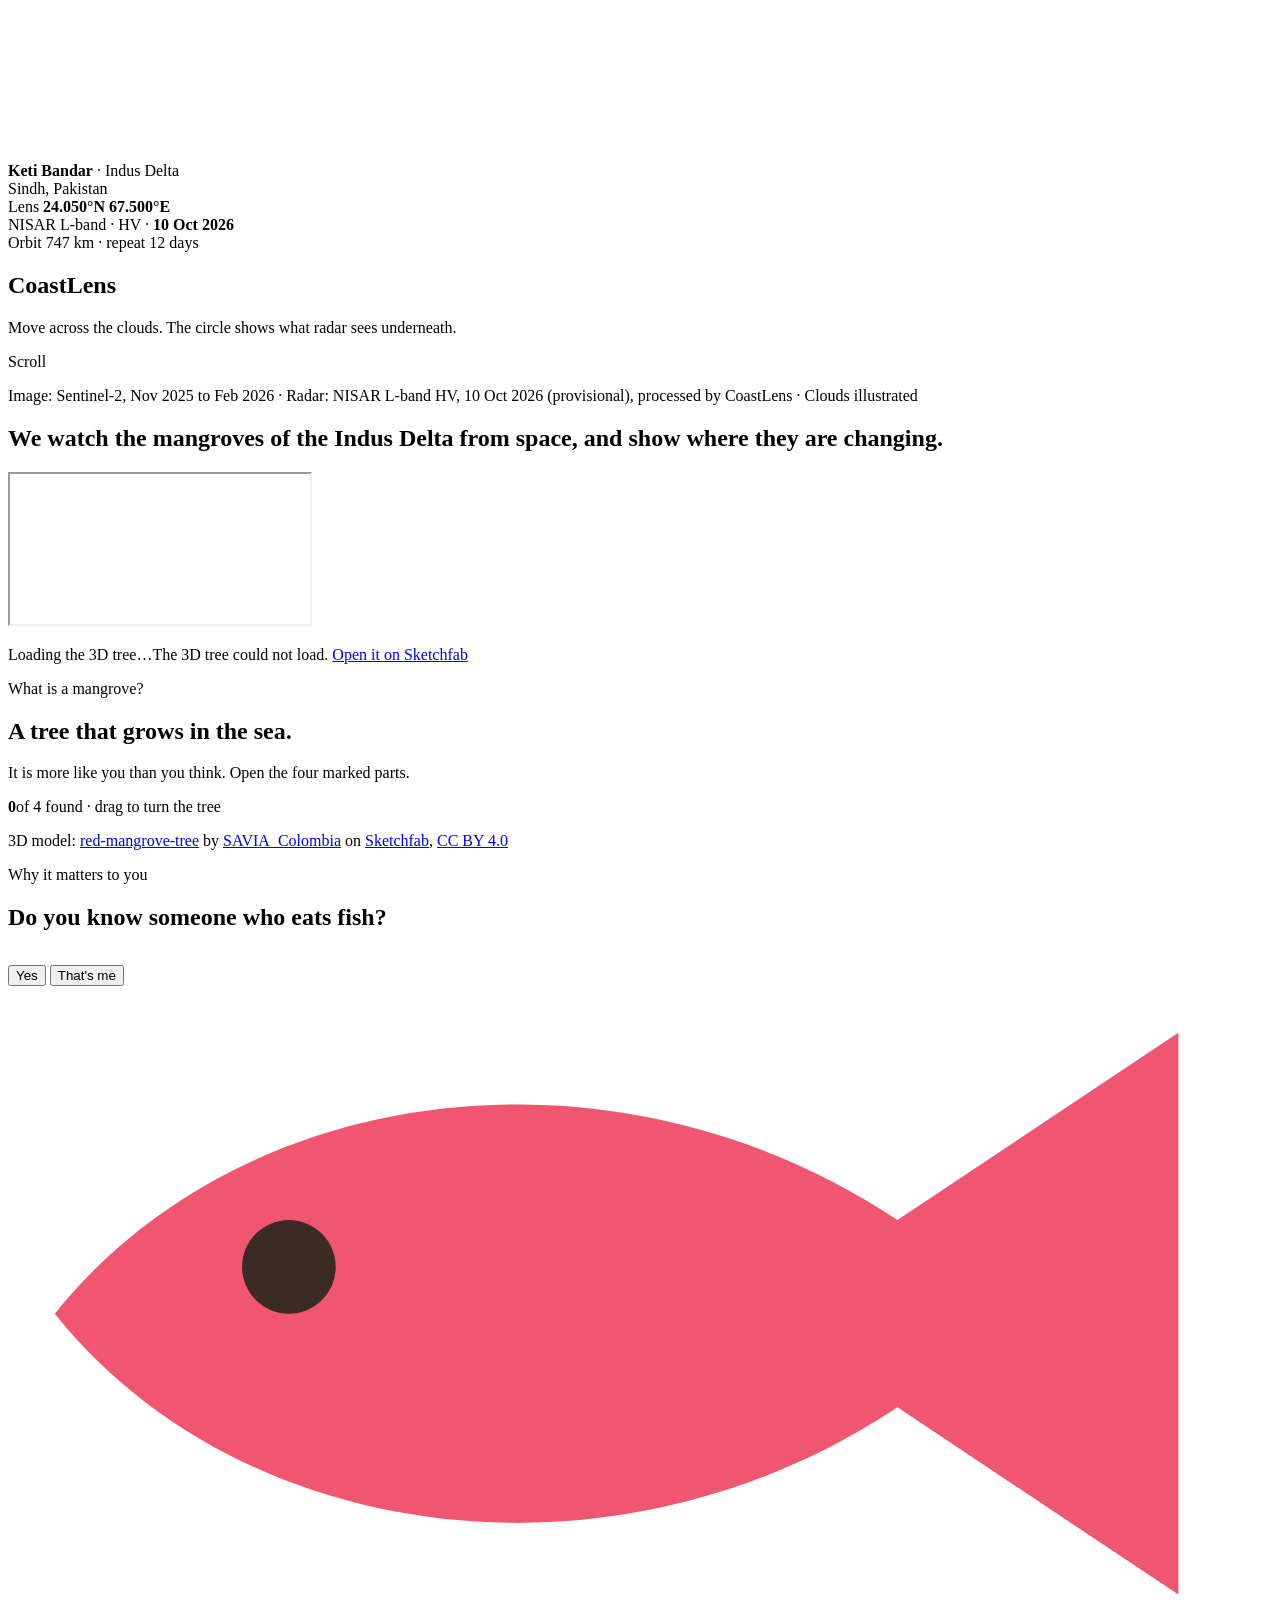
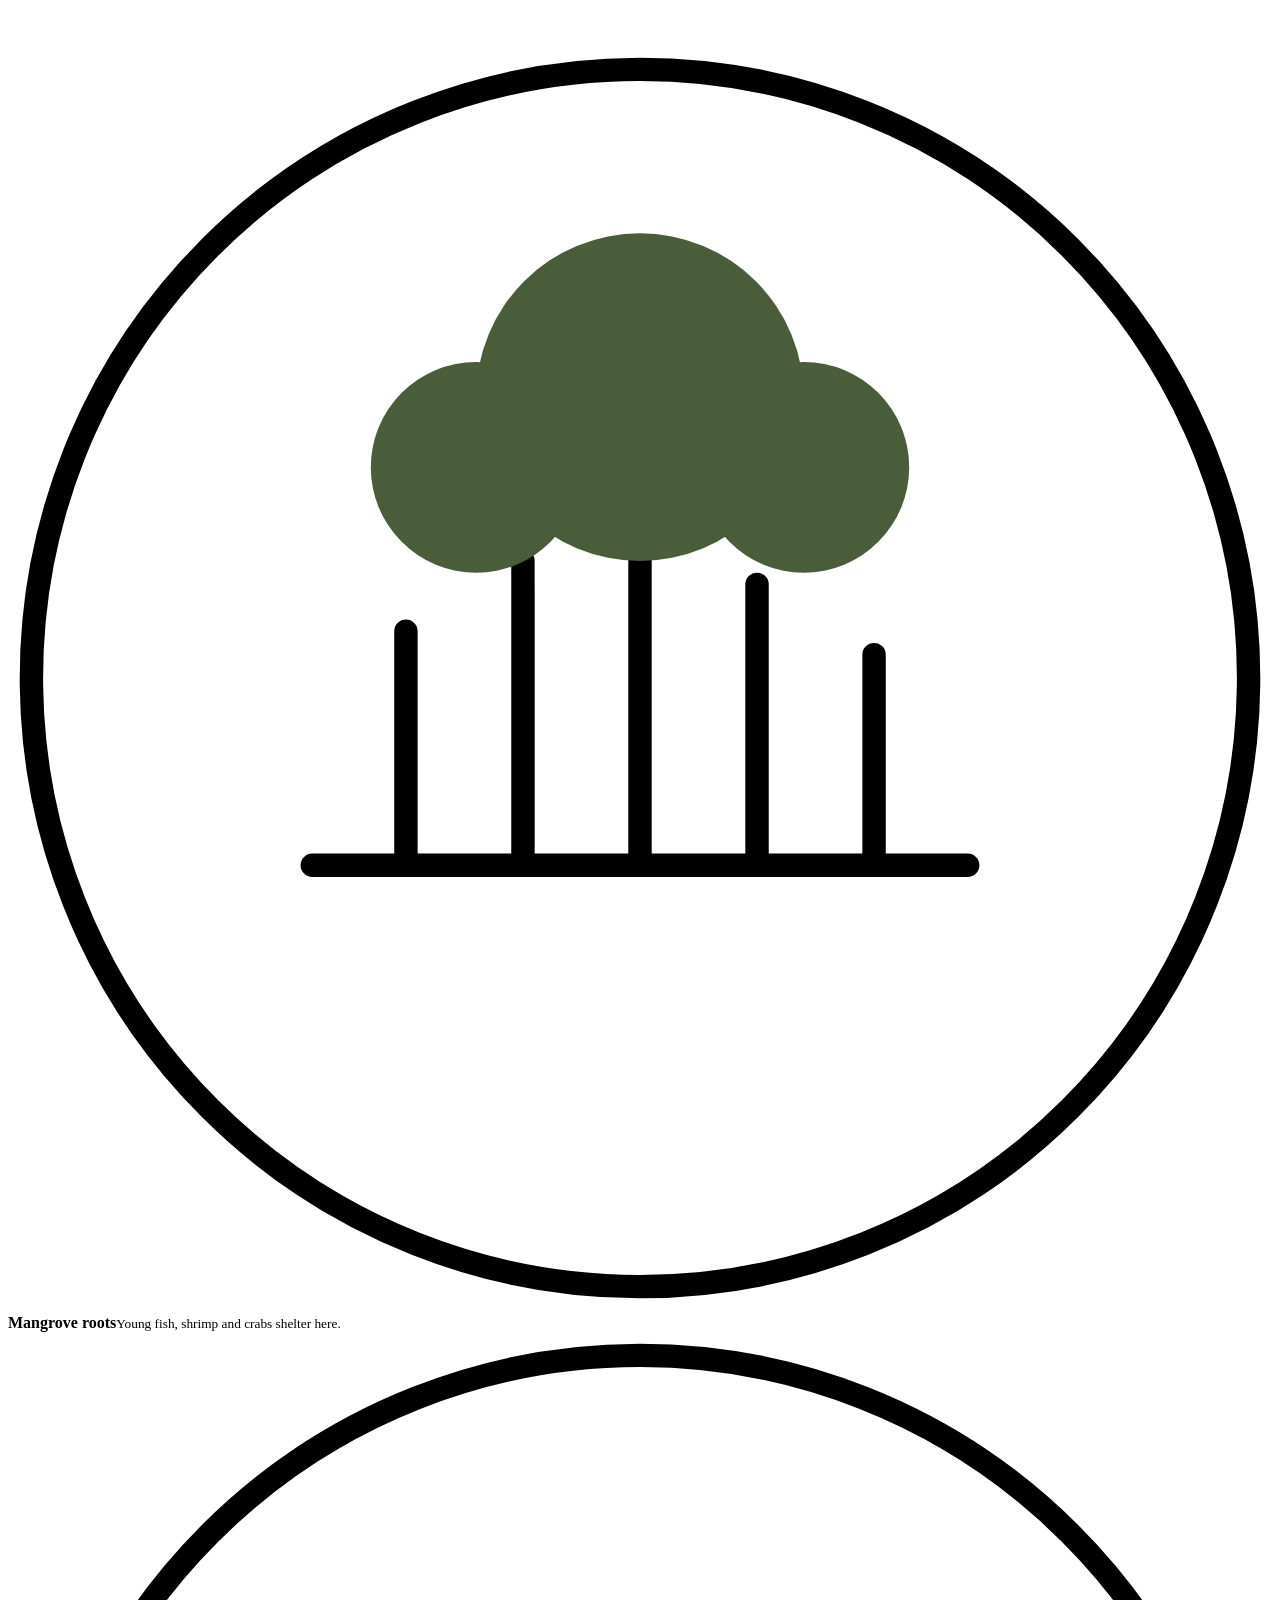
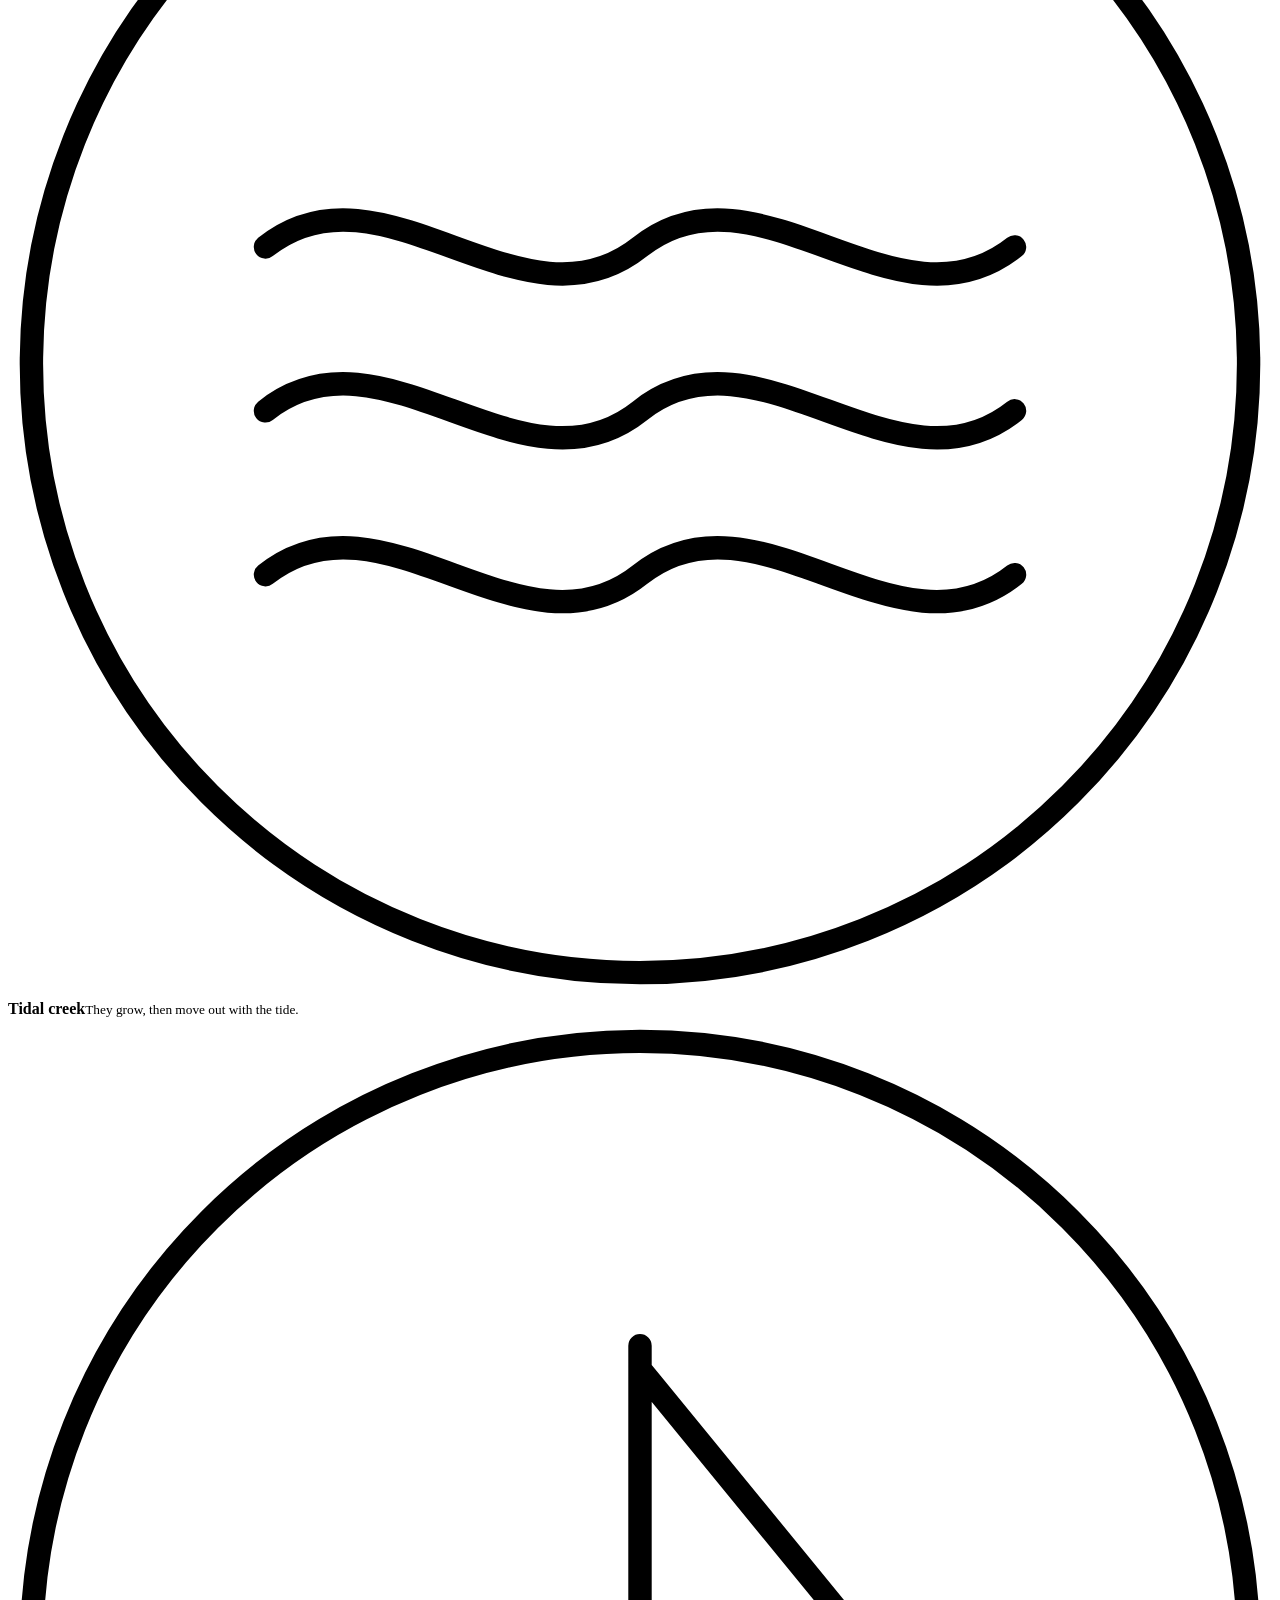
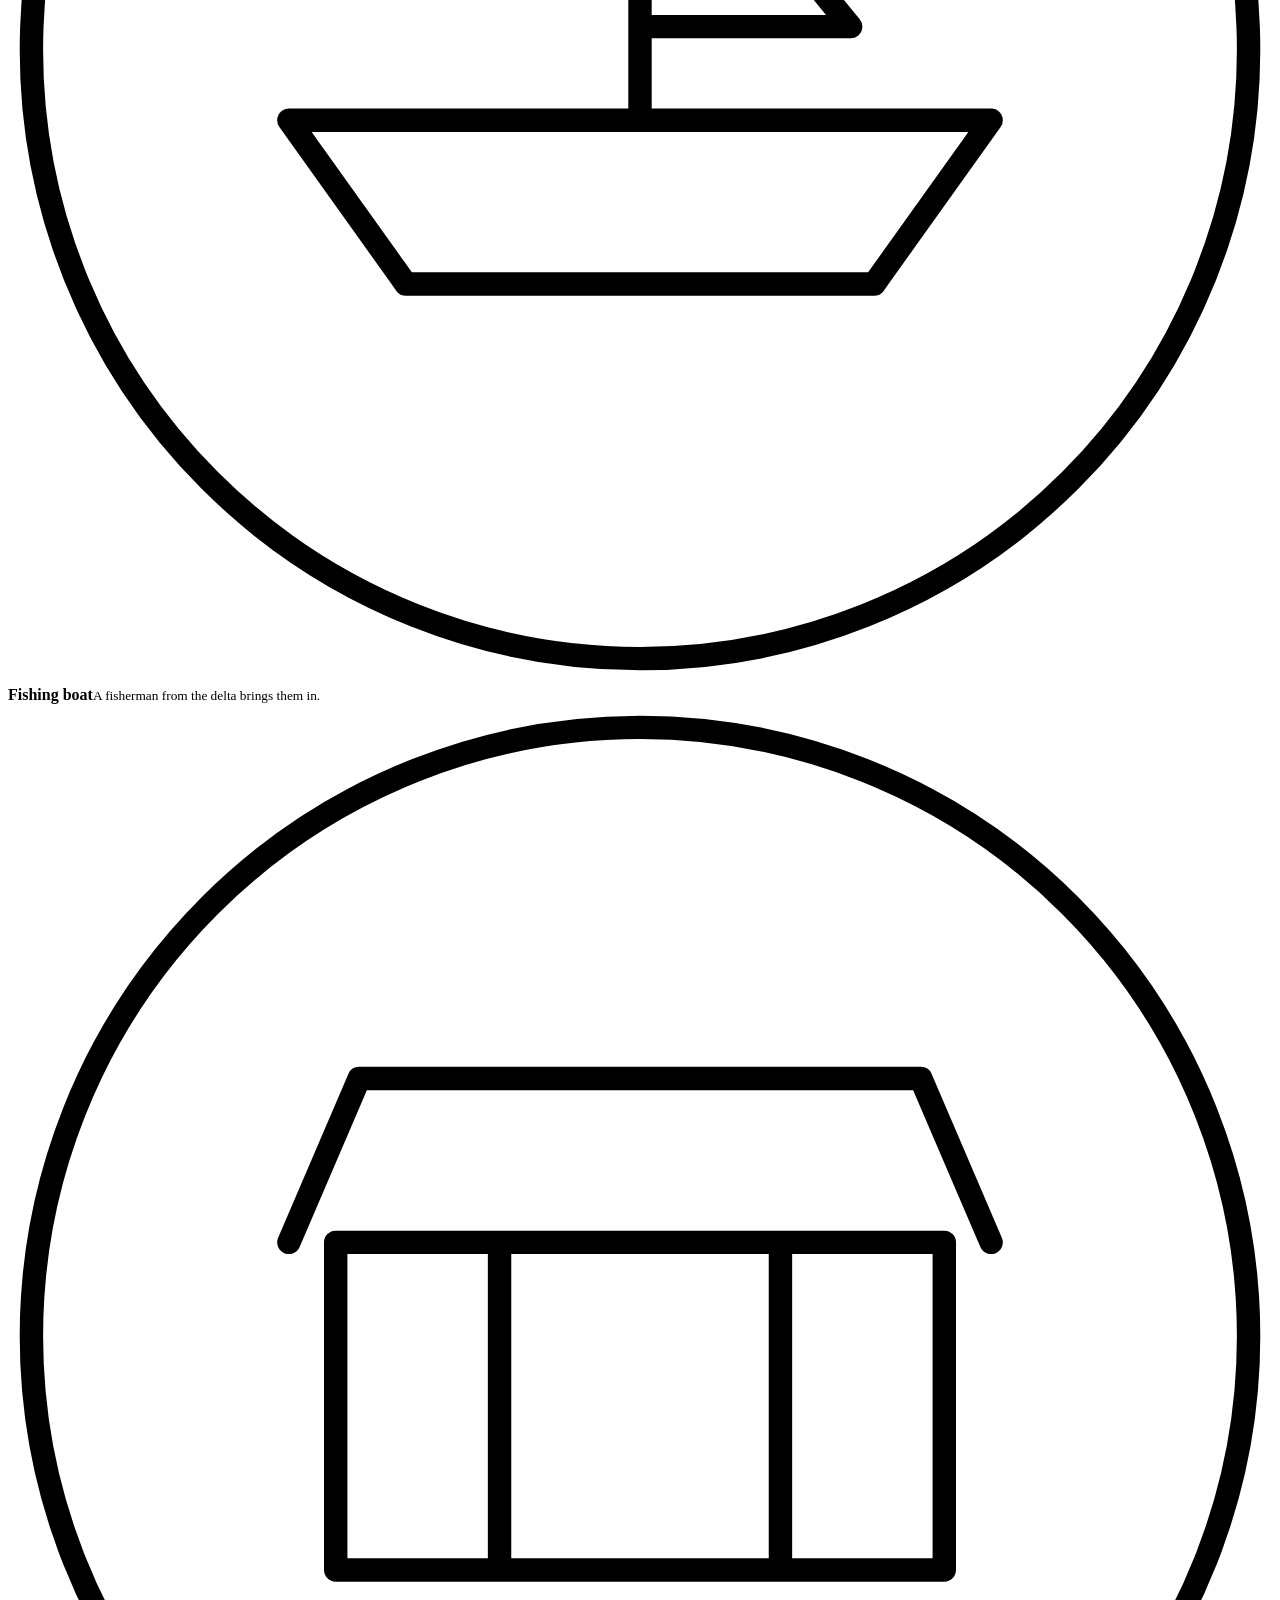
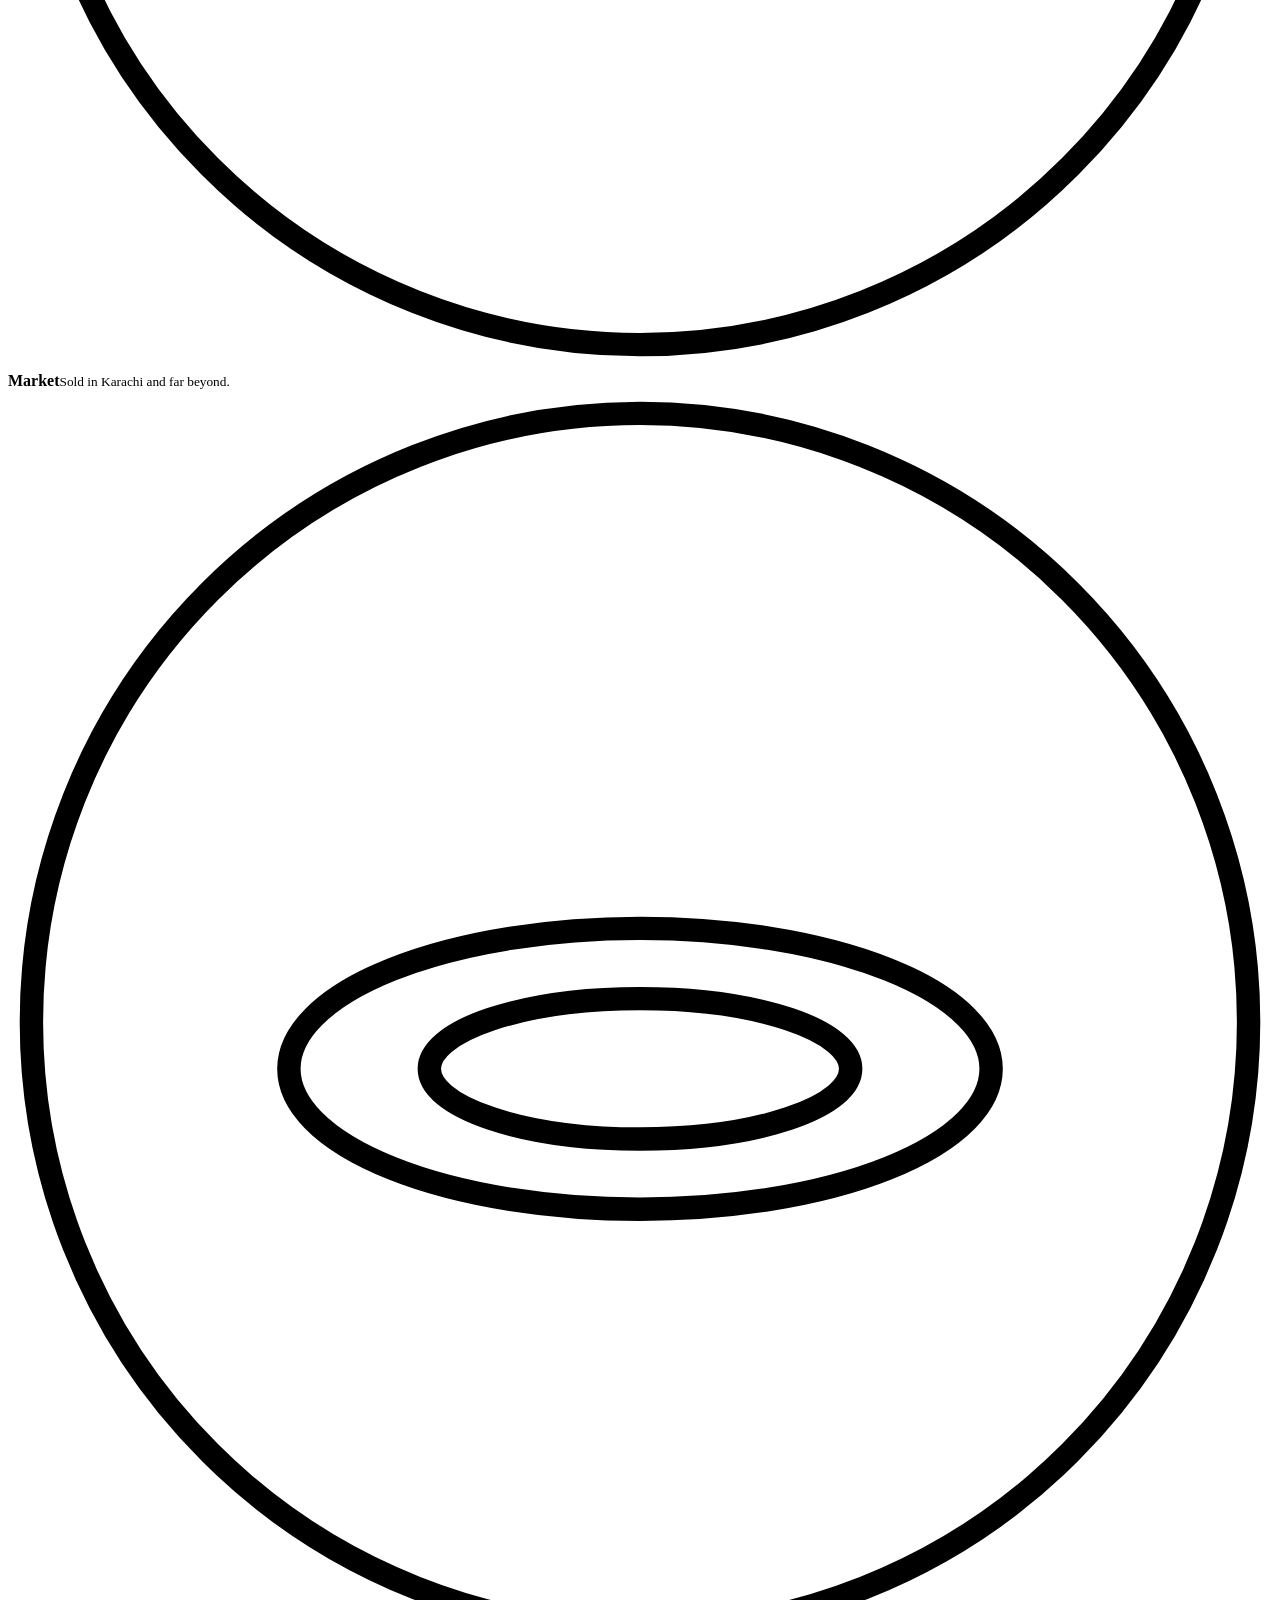
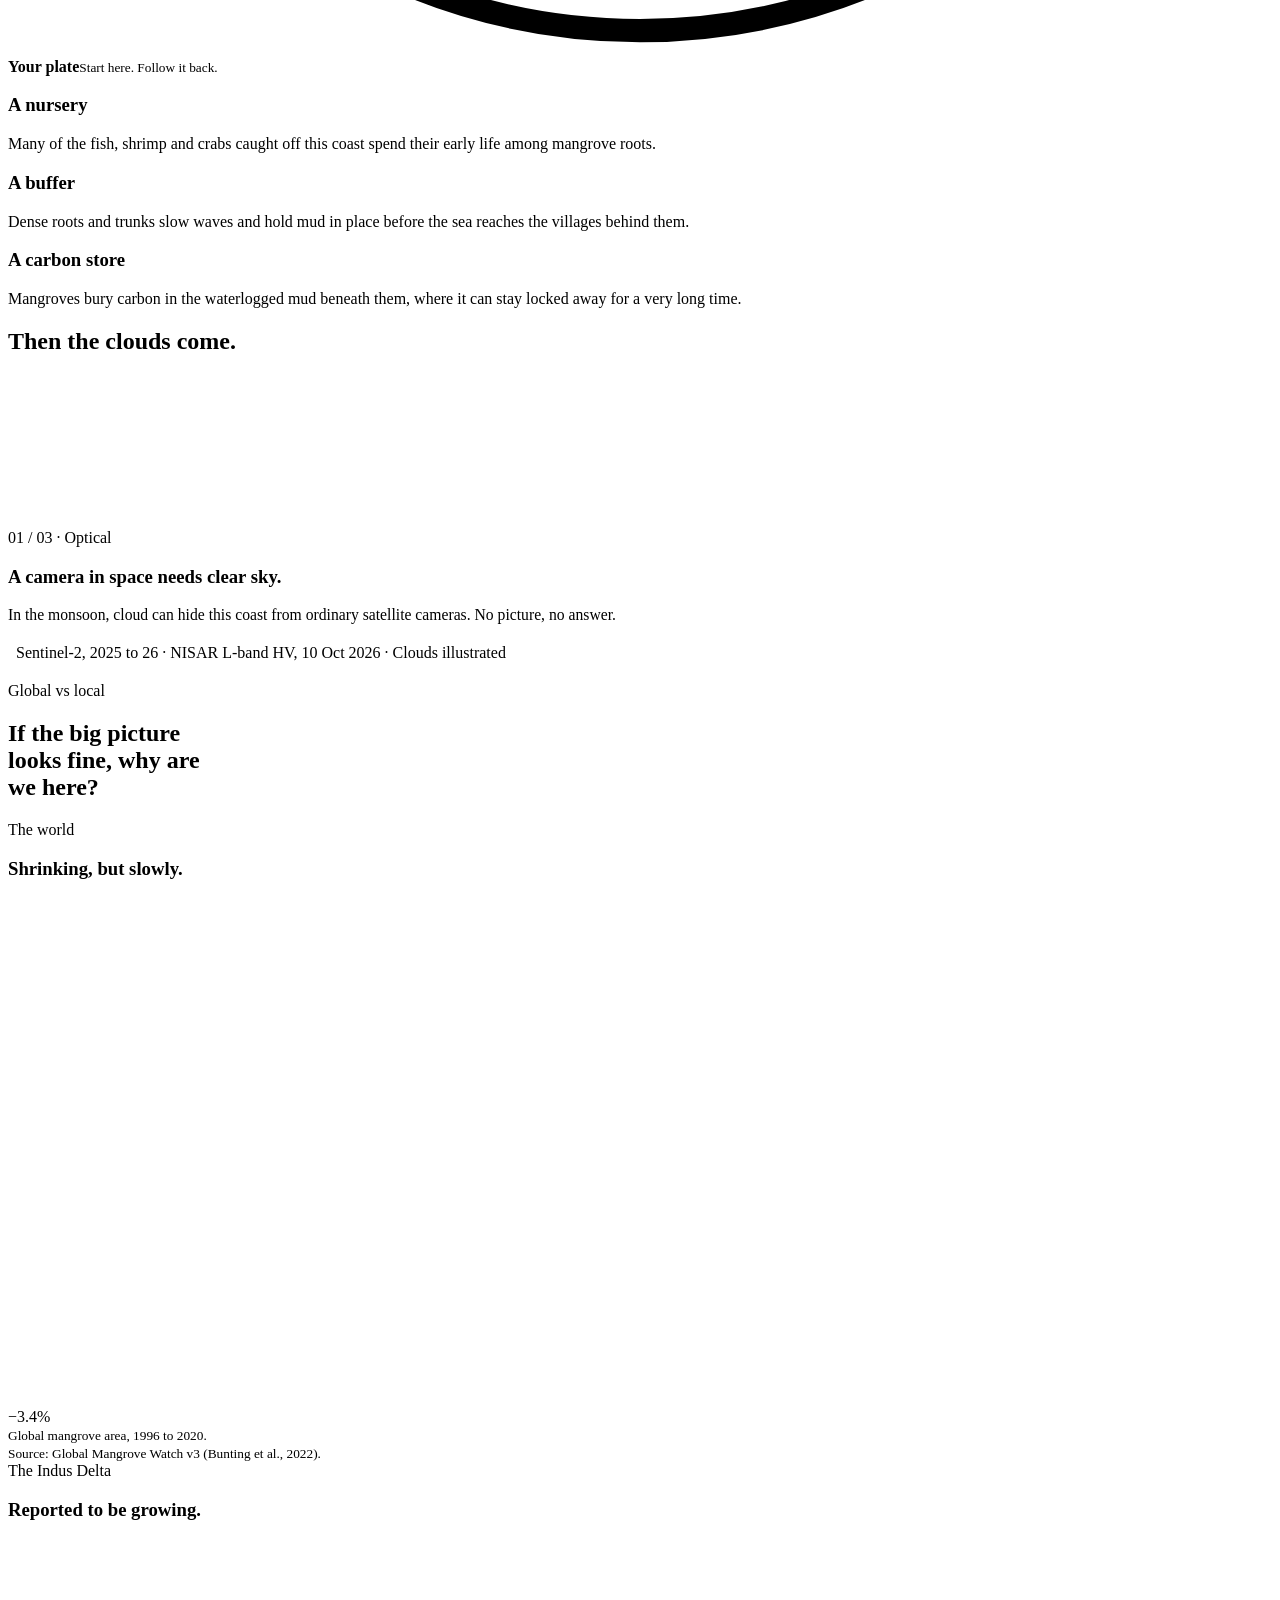
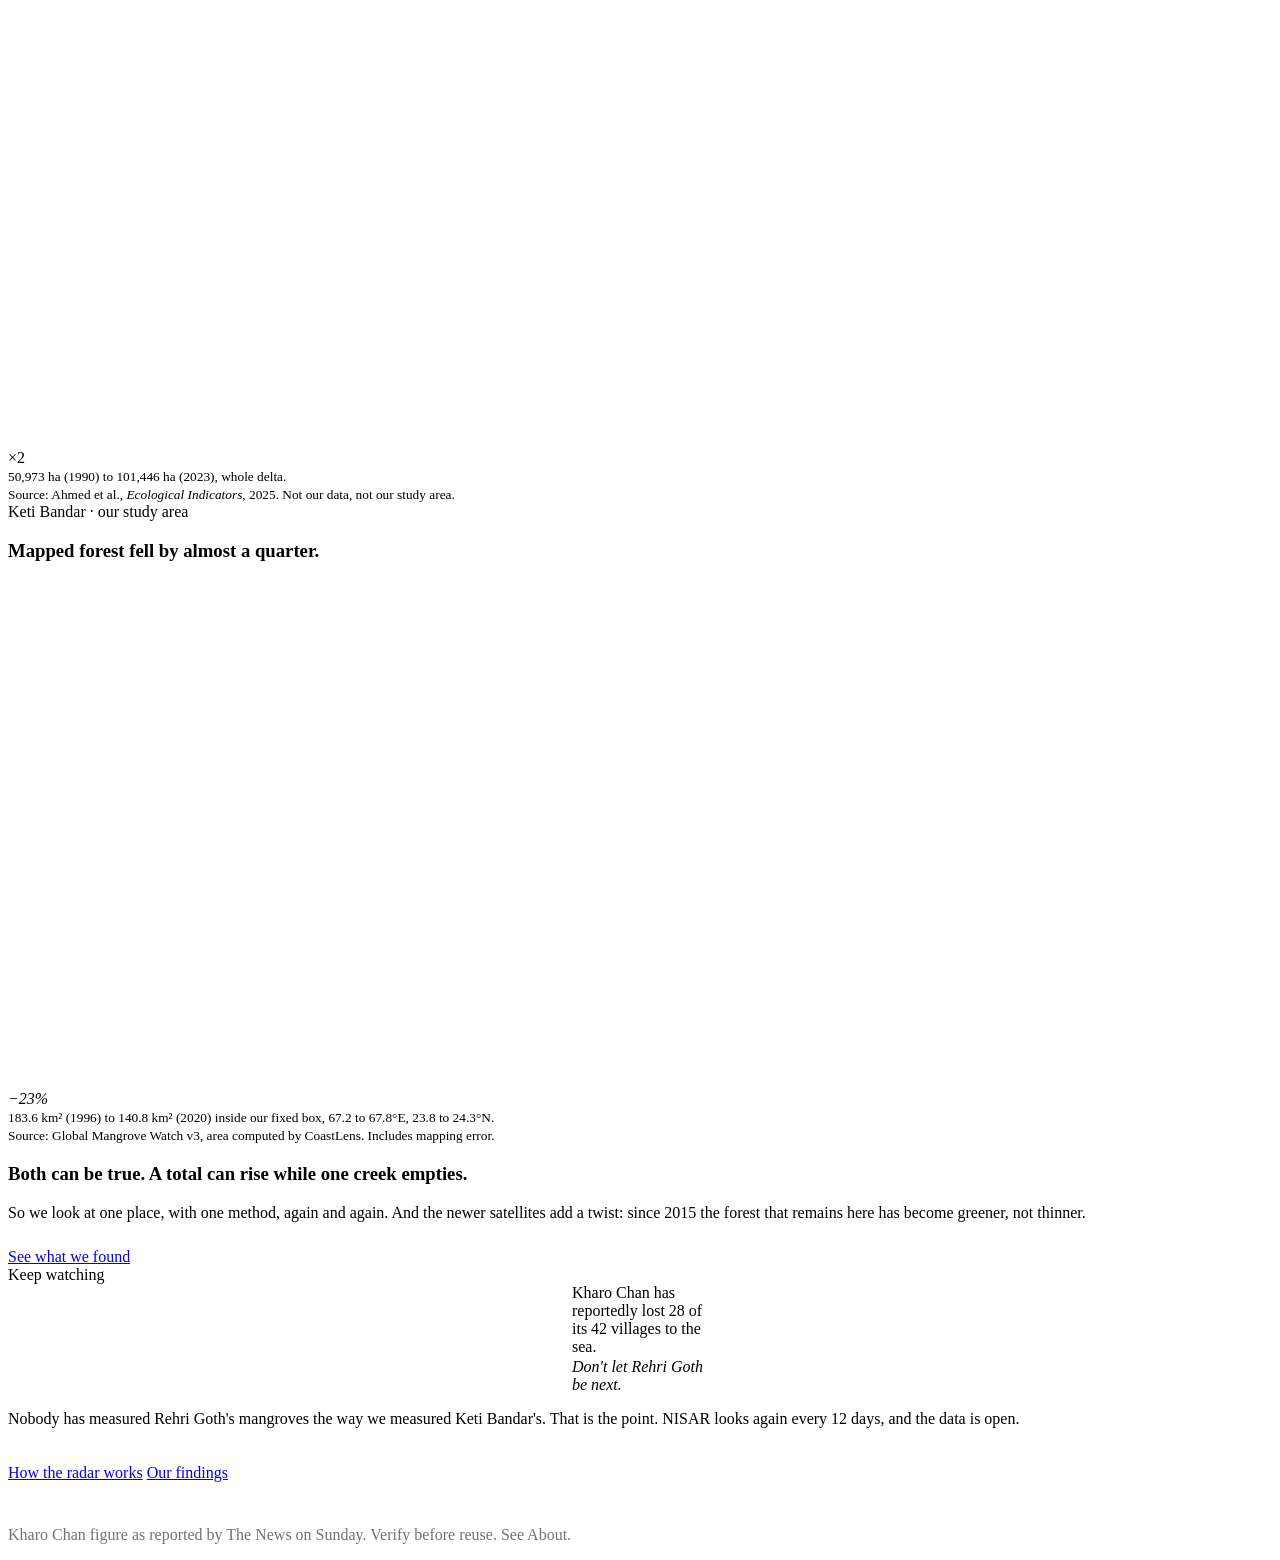
==== index.html @ 1172b4bd "Home: replace illustrated tree with Sketchfab red mangrove, dots pinned to the model - New src/mangr" ====
<!doctype html>
<html lang="en">
<head>
<meta charset="utf-8">
<meta name="viewport" content="width=device-width, initial-scale=1">
<title>CoastLens · Watching the Indus Delta's mangroves from space</title>
<meta name="description" content="CoastLens uses NASA-ISRO NISAR radar and other satellites to show where the mangroves of Keti Bandar, in Pakistan's Indus Delta, are changing.">
<link rel="preconnect" href="https://fonts.googleapis.com">
<link rel="preconnect" href="https://fonts.gstatic.com" crossorigin>
<link href="https://fonts.googleapis.com/css2?family=Geist:wght@400;500&family=Geist+Mono:wght@400;500&family=Instrument+Serif:ital@0;1&display=swap" rel="stylesheet">
</head>
<body>
<main>

<!-- 1 · ARRIVAL -->
<section id="hero" class="screen speckle scan" data-cursor="Radar">
  <canvas id="cHero" class="fill" role="img" aria-label="Satellite view of the Keti Bandar coast under drifting cloud. A circular radar lens shows the NISAR radar image of the same place, seen through the cloud."></canvas>
  <div class="veil"></div>
  <div class="hud tl"><b>Keti Bandar</b> · Indus Delta<br>Sindh, Pakistan</div>
  <div class="hud tr">Lens <b id="hudPos" class="num">24.050°N 67.500°E</b><br>NISAR L-band · HV · <b>10 Oct 2026</b><br>Orbit 747 km · repeat 12 days</div>
  <div class="title">
    <h1 class="t-hero" data-split>CoastLens</h1>
    <p data-reveal="0.5">Move across the clouds. The circle shows what radar sees underneath.</p>
  </div>
  <div class="scrollcue mono" aria-hidden="true"><span>Scroll</span><i></i></div>
  <p class="credit">Image: Sentinel-2, Nov 2025 to Feb 2026 · Radar: NISAR L-band HV, 10 Oct 2026 (provisional), processed by CoastLens · Clouds illustrated</p>
</section>

<!-- 2 · ONE LINE -->
<section id="oneline" class="screen center light">
  <h2 class="t-xl" id="line">We watch the mangroves of the Indus Delta from space, and show where they are changing.</h2>
</section>

<!-- 3 · WHAT IS A MANGROVE -->
<section id="tree" class="screen" data-cursor="Drag">
  <iframe id="sfTree" class="sf" title="3D model of a red mangrove tree with arching stilt roots. Drag to turn it." allow="autoplay; fullscreen; xr-spatial-tracking" tabindex="-1"></iframe>
  <div id="sfGrab" class="sf-grab" aria-hidden="true"></div>
  <p class="sf-msg mono" aria-live="polite"><span class="wait">Loading the 3D tree…</span><span class="err">The 3D tree could not load. <a href="https://sketchfab.com/3d-models/red-mangrove-tree-e806105d83bc440499495e62bb010f7a" target="_blank" rel="noopener">Open it on Sketchfab</a></span></p>
  <div class="copy">
    <span class="label">What is a mangrove?</span>
    <h2 class="t-l" data-split>A tree that grows in the sea.</h2>
    <p class="lede" data-reveal style="margin-top:18px">It is more like you than you think. Open the four marked parts.</p>
  </div>
  <div id="hots"></div>
  <div class="acard" id="acard" hidden></div>
  <div class="counter"><b id="foundN" class="num">0</b><span class="mono">of 4 found · drag to turn the tree</span></div>
  <p class="credit">3D model: <a href="https://sketchfab.com/3d-models/red-mangrove-tree-e806105d83bc440499495e62bb010f7a" target="_blank" rel="nofollow noopener">red-mangrove-tree</a> by <a href="https://sketchfab.com/Minambiente_Col" target="_blank" rel="nofollow noopener">SAVIA_Colombia</a> on <a href="https://sketchfab.com" target="_blank" rel="nofollow noopener">Sketchfab</a>, <a href="https://creativecommons.org/licenses/by/4.0/" target="_blank" rel="noopener">CC BY 4.0</a></p>
</section>

<!-- 4 · WHY IT MATTERS -->
<section id="fish" class="screen dark">
  <div class="wrap">
    <span class="label">Why it matters to you</span>
    <h2 class="t-xl ask" data-split>Do you know someone who eats fish?</h2>
    <div class="row" style="margin-top:34px" data-reveal>
      <button class="btn" data-fish>Yes</button>
      <button class="btn" data-fish>That's me</button>
    </div>
    <div class="chain" id="chain" aria-live="polite">
      <div class="trail"></div>
      <svg class="fishy" viewBox="0 0 54 28" aria-hidden="true"><path d="M2 14c8-10 24-12 36-4l12-8v24l-12-8C26 26 10 24 2 14z" fill="#f0566f"/><circle cx="12" cy="12" r="2" fill="#3a2c24"/></svg>
      <div class="step"><svg viewBox="0 0 108 108" fill="none" stroke="currentColor" stroke-width="2" stroke-linecap="round"><circle cx="54" cy="54" r="52"/><path d="M26 70h56M34 70V50M44 70V44M54 70V40M64 70V46M74 70V52"/><circle cx="54" cy="30" r="14" fill="#4a5d3a" stroke="none"/><circle cx="40" cy="36" r="9" fill="#4a5d3a" stroke="none"/><circle cx="68" cy="36" r="9" fill="#4a5d3a" stroke="none"/></svg><b>Mangrove roots</b><small>Young fish, shrimp and crabs shelter here.</small></div>
      <div class="step"><svg viewBox="0 0 108 108" fill="none" stroke="currentColor" stroke-width="2" stroke-linecap="round"><circle cx="54" cy="54" r="52"/><path d="M22 44c10-8 22 8 32 0s22 8 32 0M22 58c10-8 22 8 32 0s22 8 32 0M22 72c10-8 22 8 32 0s22 8 32 0"/></svg><b>Tidal creek</b><small>They grow, then move out with the tide.</small></div>
      <div class="step"><svg viewBox="0 0 108 108" fill="none" stroke="currentColor" stroke-width="2" stroke-linecap="round" stroke-linejoin="round"><circle cx="54" cy="54" r="52"/><path d="M24 60h60l-10 14H34zM54 60V28M54 30l18 22H54"/></svg><b>Fishing boat</b><small>A fisherman from the delta brings them in.</small></div>
      <div class="step"><svg viewBox="0 0 108 108" fill="none" stroke="currentColor" stroke-width="2" stroke-linecap="round" stroke-linejoin="round"><circle cx="54" cy="54" r="52"/><path d="M28 46h52v28H28zM24 46l6-14h48l6 14M42 46v28M66 46v28"/></svg><b>Market</b><small>Sold in Karachi and far beyond.</small></div>
      <div class="step"><svg viewBox="0 0 108 108" fill="none" stroke="currentColor" stroke-width="2" stroke-linecap="round"><circle cx="54" cy="54" r="52"/><ellipse cx="54" cy="58" rx="30" ry="12"/><ellipse cx="54" cy="58" rx="18" ry="6"/></svg><b>Your plate</b><small>Start here. Follow it back.</small></div>
    </div>
    <div class="trio">
      <div data-reveal><h3 class="t-m">A nursery</h3><p>Many of the fish, shrimp and crabs caught off this coast spend their early life among mangrove roots.</p></div>
      <div data-reveal="0.12"><h3 class="t-m">A buffer</h3><p>Dense roots and trunks slow waves and hold mud in place before the sea reaches the villages behind them.</p></div>
      <div data-reveal="0.24"><h3 class="t-m">A carbon store</h3><p>Mangroves bury carbon in the waterlogged mud beneath them, where it can stay locked away for a very long time.</p></div>
    </div>
  </div>
</section>

<!-- 5 · THE BLIND SPOT (image expands on scroll) -->
<section id="blind" class="scan">
  <h2 class="t-xl intro" data-split>Then the clouds come.</h2>
  <div class="frame"><canvas id="cBlind" class="fill" role="img" aria-label="The Keti Bandar coast from space. Cloud covers it, then a radar sweep reveals the NISAR radar image."></canvas></div>
  <div class="hud"><span id="bStage">01 / 03 · Optical</span></div>
  <div class="copy">
    <h3 class="t-m" id="bH">A camera in space needs clear sky.</h3>
    <p id="bD" style="margin-top:10px;font-size:.98rem">In the monsoon, cloud can hide this coast from ordinary satellite cameras. No picture, no answer.</p>
  </div>
  <p class="credit" style="background:var(--sand-light);padding:4px 8px">Sentinel-2, 2025 to 26 · NISAR L-band HV, 10 Oct 2026 · Clouds illustrated</p>
</section>

<!-- 6 · GLOBAL VS LOCAL -->
<section id="paradox" class="screen">
  <div class="wrap">
    <span class="label">Global vs local</span>
    <h2 class="t-xl" data-split style="max-width:16ch">If the big picture looks fine, why are we here?</h2>
    <div class="scales">
      <div class="scale" data-reveal>
        <span class="mono">The world</span>
        <h3 class="t-m">Shrinking, but slowly.</h3>
        <svg id="gWorld" viewBox="0 0 300 120" role="img" aria-label="Global mangrove area fell from 152,604 square kilometres in 1996 to 147,359 in 2020."></svg>
        <div class="big num">&minus;3.4%</div>
        <small>Global mangrove area, 1996 to 2020.<br>Source: Global Mangrove Watch v3 (Bunting et al., 2022).</small>
      </div>
      <div class="scale" data-reveal="0.12">
        <span class="mono">The Indus Delta</span>
        <h3 class="t-m">Reported to be growing.</h3>
        <svg id="gDelta" viewBox="0 0 300 120" role="img" aria-label="A published study reports Indus Delta mangroves rising from 50,973 hectares in 1990 to 101,446 in 2023."></svg>
        <div class="big num">&times;2</div>
        <small>50,973 ha (1990) to 101,446 ha (2023), whole delta.<br>Source: Ahmed et al., <i>Ecological Indicators</i>, 2025. Not our data, not our study area.</small>
      </div>
      <div class="scale local" data-reveal="0.24">
        <span class="mono">Keti Bandar · our study area</span>
        <h3 class="t-m">Mapped forest fell by almost a quarter.</h3>
        <svg id="gLocal" viewBox="0 0 300 120" role="img" aria-label="Mapped mangrove area in the Keti Bandar study box: 183.6 square kilometres in 1996, 156.8 in 2007, 146.1 in 2010 and 140.8 in 2020."></svg>
        <div class="big num"><em class="pink">&minus;23%</em></div>
        <small>183.6 km² (1996) to 140.8 km² (2020) inside our fixed box, 67.2 to 67.8°E, 23.8 to 24.3°N.<br>Source: Global Mangrove Watch v3, area computed by CoastLens. Includes mapping error.</small>
      </div>
    </div>
    <div class="verdict">
      <h3 class="t-l" data-split>Both can be true. A total can rise while one creek empties.</h3>
      <div data-reveal>
        <p class="lede" style="max-width:none">So we look at one place, with one method, again and again. And the newer satellites add a twist: since 2015 the forest that remains here has become greener, not thinner.</p>
        <div class="row" style="margin-top:26px"><a class="btn solid" href="insights.html">See what we found</a></div>
      </div>
    </div>
  </div>
</section>

<!-- 7 · CLOSING -->
<section id="end" class="screen center dark">
  <div>
    <span class="label">Keep watching</span>
    <p class="display t-xl" data-split style="max-width:17ch;margin:0 auto">Kharo Chan has reportedly lost 28 of its 42 villages to the sea.</p>
    <p class="display t-xl" data-split style="max-width:17ch;margin:.12em auto 0"><em class="pink">Don't let Rehri Goth be next.</em></p>
    <p class="lede note" data-reveal>Nobody has measured Rehri Goth's mangroves the way we measured Keti Bandar's. That is the point. NISAR looks again every 12 days, and the data is open.</p>
    <div class="row" style="justify-content:center;margin-top:36px" data-reveal>
      <a class="btn solid" href="nisar.html">How the radar works</a>
      <a class="btn" href="insights.html">Our findings</a>
    </div>
    <p class="mono" style="margin-top:44px;opacity:.55" data-reveal>Kharo Chan figure as reported by The News on Sunday. Verify before reuse. See About.</p>
  </div>
</section>

</main>
<script type="module" src="/src/home.js"></script>
</body>
</html>
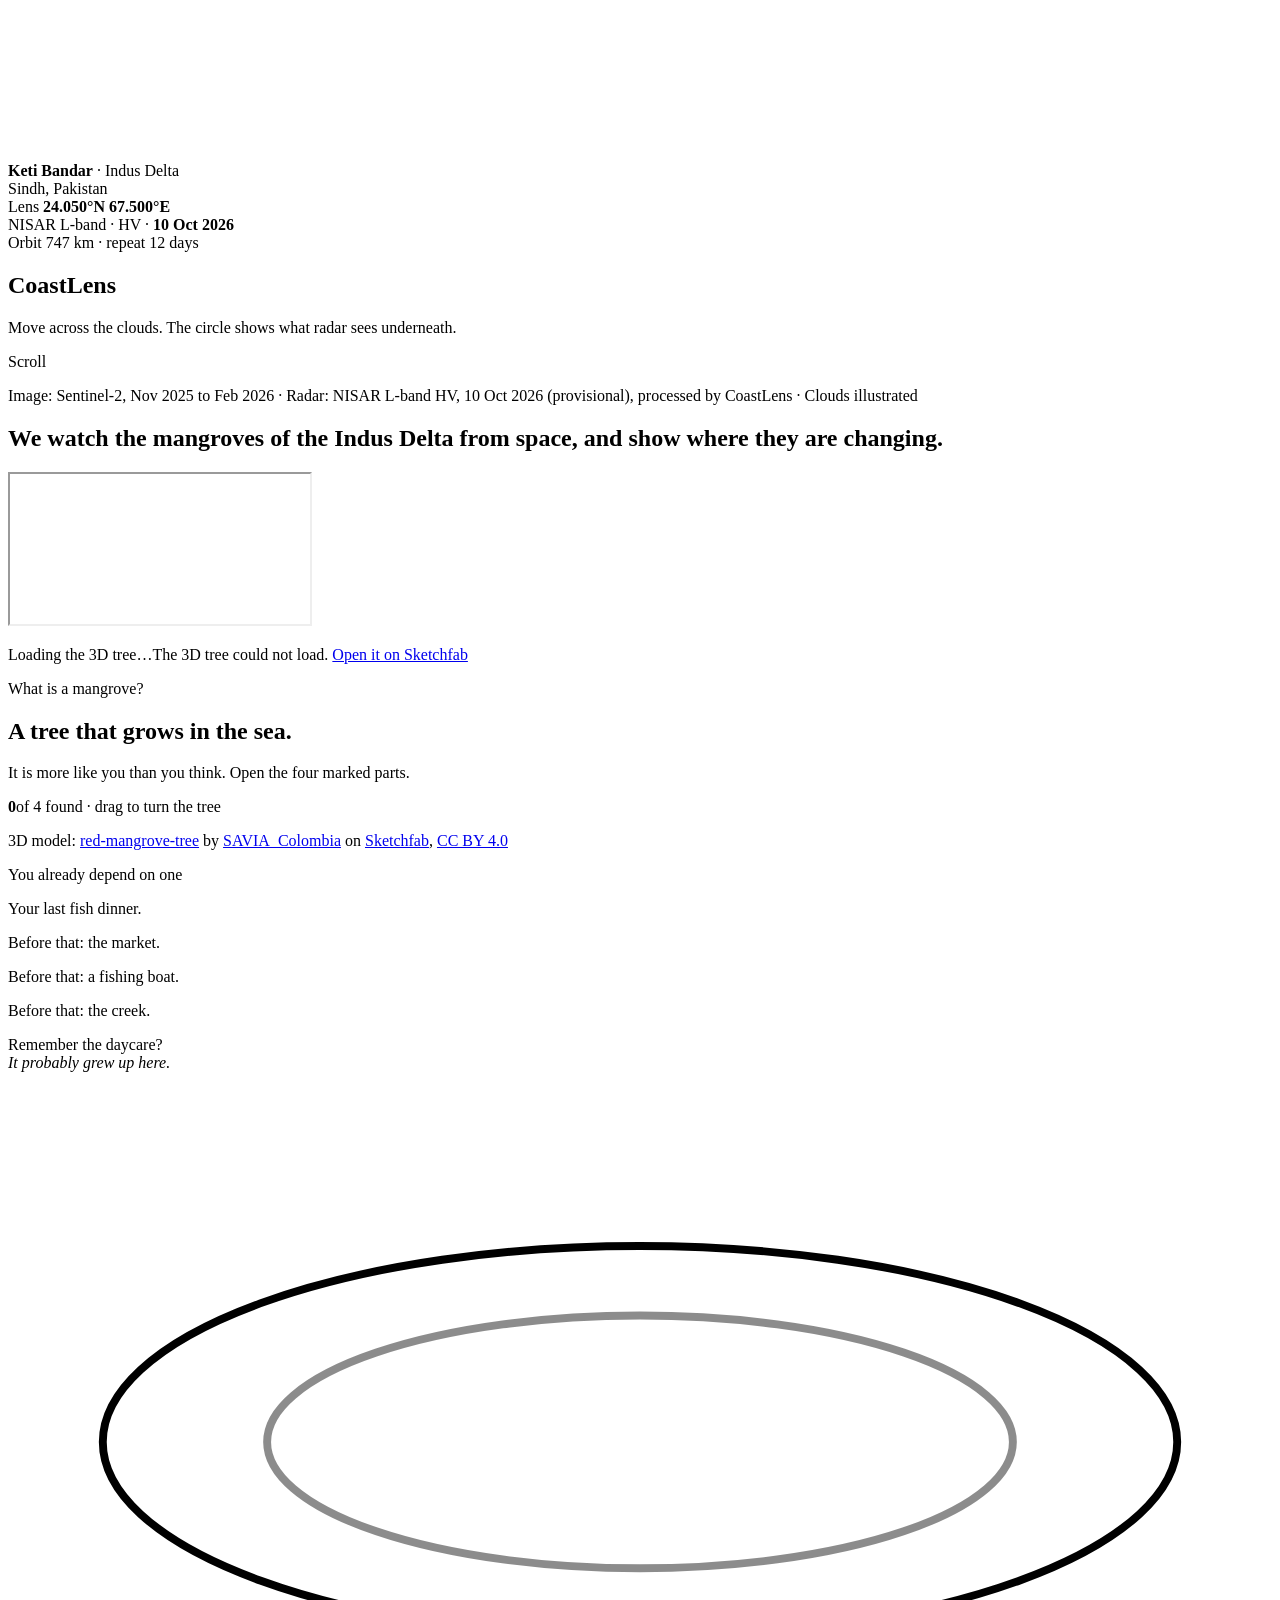
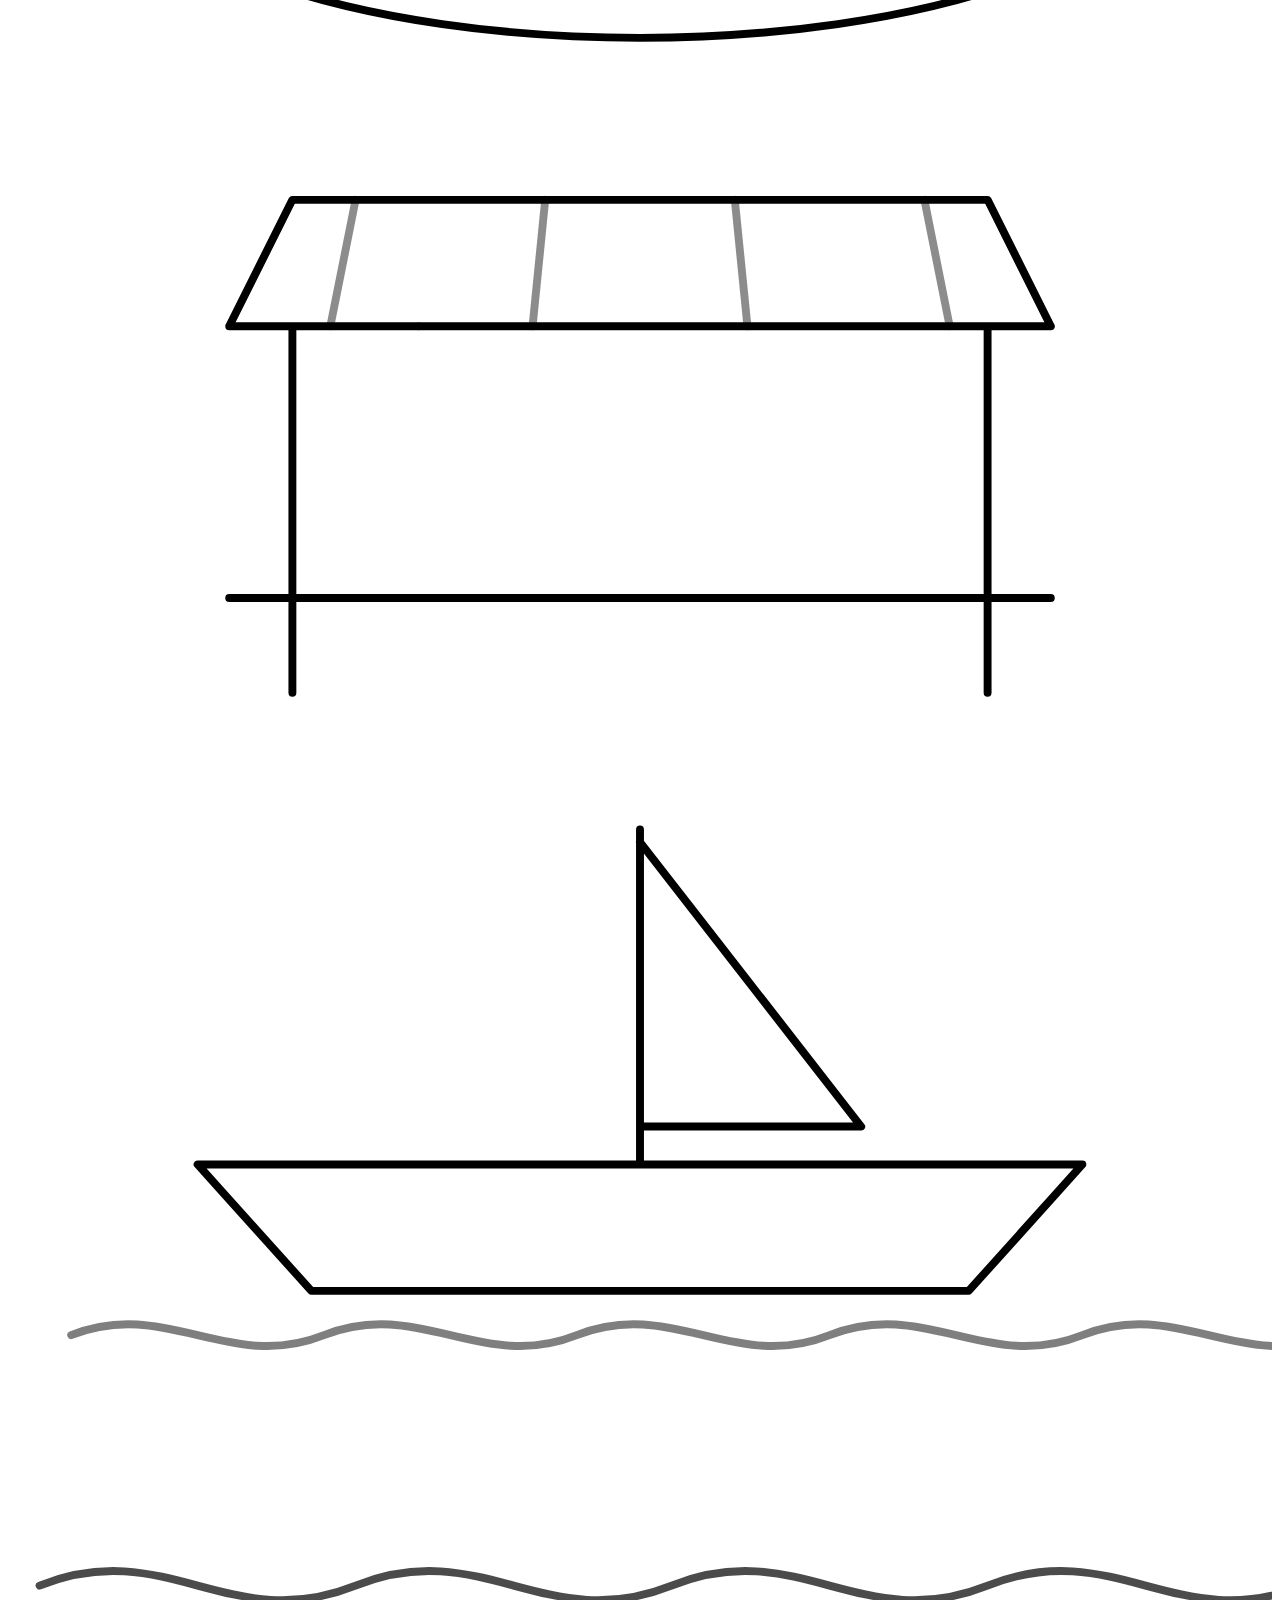
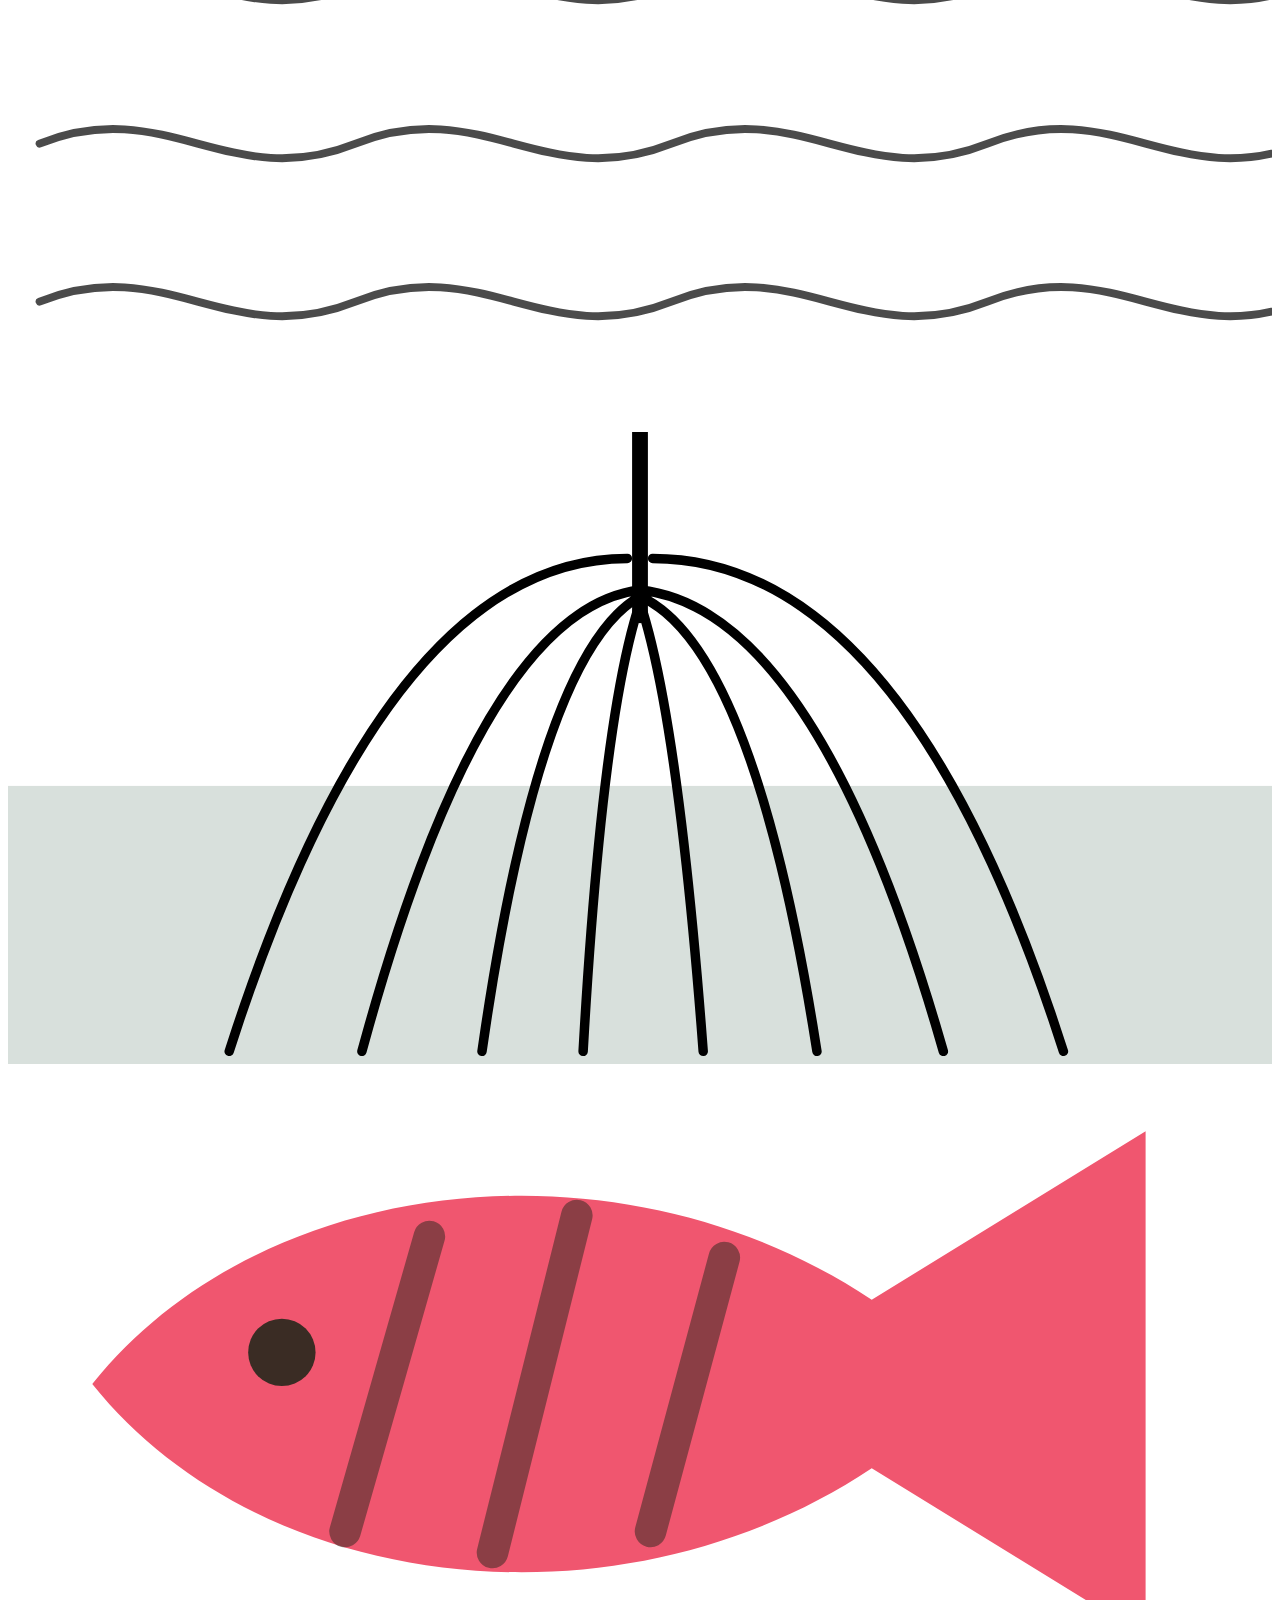
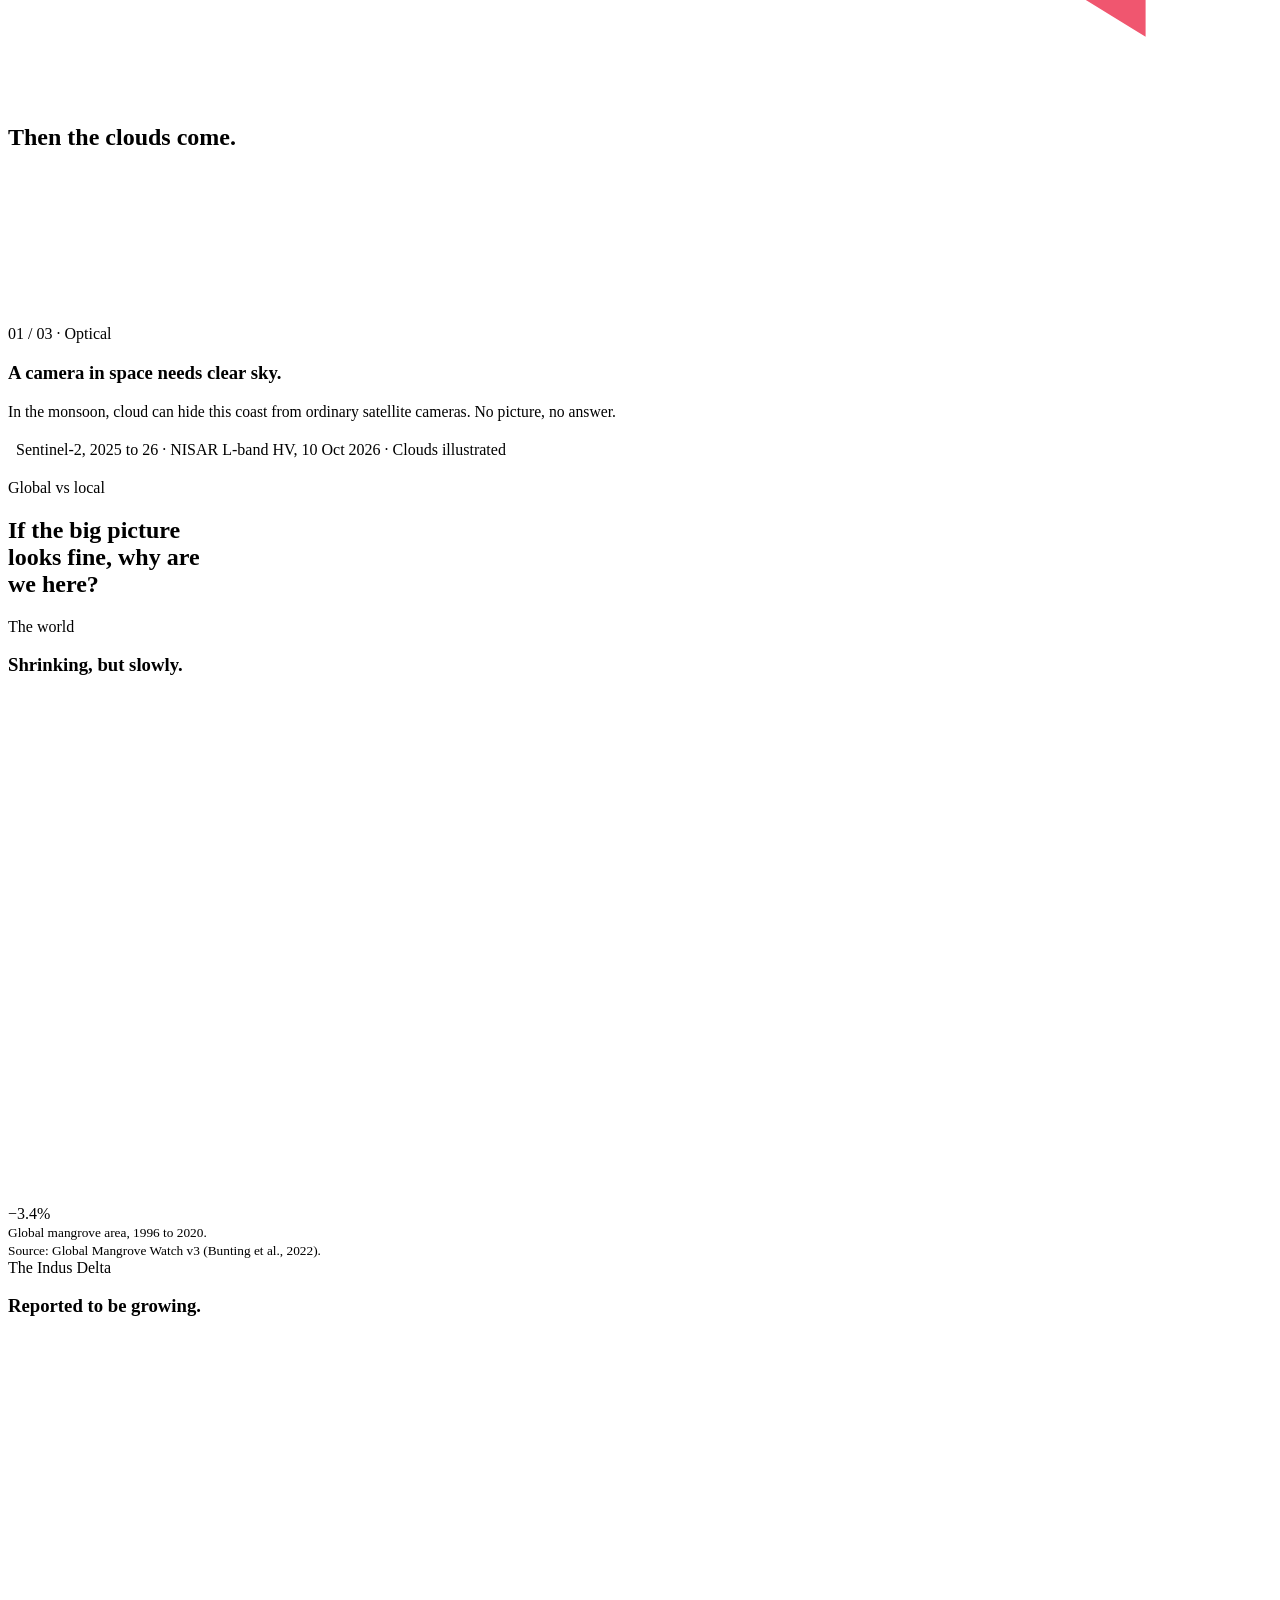
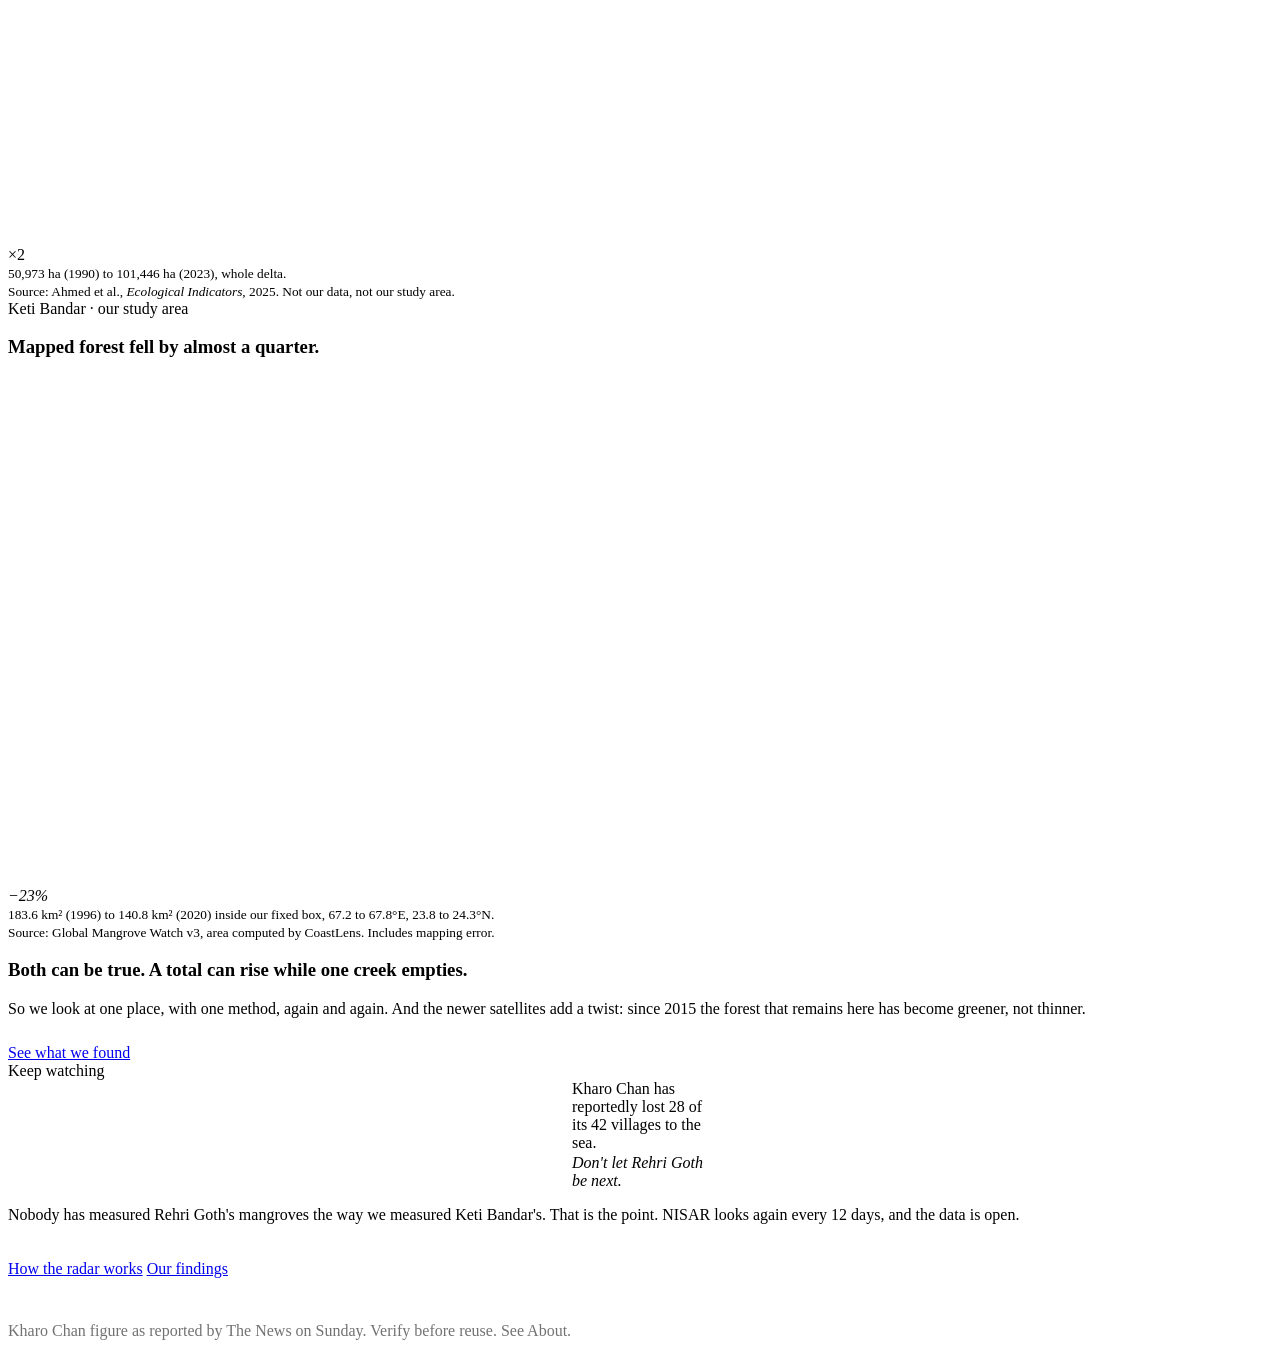
==== commit 7b3405cc: "Home: fish section becomes a scroll-driven rewind (plate → market → boat → creek → mangrove roots) N" ====
--- a/index.html
+++ b/index.html
@@ -47,28 +47,24 @@
   <p class="credit">3D model: <a href="https://sketchfab.com/3d-models/red-mangrove-tree-e806105d83bc440499495e62bb010f7a" target="_blank" rel="nofollow noopener">red-mangrove-tree</a> by <a href="https://sketchfab.com/Minambiente_Col" target="_blank" rel="nofollow noopener">SAVIA_Colombia</a> on <a href="https://sketchfab.com" target="_blank" rel="nofollow noopener">Sketchfab</a>, <a href="https://creativecommons.org/licenses/by/4.0/" target="_blank" rel="noopener">CC BY 4.0</a></p>
 </section>
 
-<!-- 4 · WHY IT MATTERS -->
-<section id="fish" class="screen dark">
-  <div class="wrap">
-    <span class="label">Why it matters to you</span>
-    <h2 class="t-xl ask" data-split>Do you know someone who eats fish?</h2>
-    <div class="row" style="margin-top:34px" data-reveal>
-      <button class="btn" data-fish>Yes</button>
-      <button class="btn" data-fish>That's me</button>
+<!-- 4 · WHY IT MATTERS: rewind your fish (scroll-driven, no buttons) -->
+<section id="fish">
+  <div class="stage">
+    <span class="label">You already depend on one</span>
+    <div class="words" aria-live="polite">
+      <p class="w t-l">Your last fish dinner.</p>
+      <p class="w t-l">Before that: the market.</p>
+      <p class="w t-l">Before that: a fishing boat.</p>
+      <p class="w t-l">Before that: the creek.</p>
+      <p class="w t-l">Remember the daycare?<br><em class="green">It probably grew up here.</em></p>
     </div>
-    <div class="chain" id="chain" aria-live="polite">
-      <div class="trail"></div>
-      <svg class="fishy" viewBox="0 0 54 28" aria-hidden="true"><path d="M2 14c8-10 24-12 36-4l12-8v24l-12-8C26 26 10 24 2 14z" fill="#f0566f"/><circle cx="12" cy="12" r="2" fill="#3a2c24"/></svg>
-      <div class="step"><svg viewBox="0 0 108 108" fill="none" stroke="currentColor" stroke-width="2" stroke-linecap="round"><circle cx="54" cy="54" r="52"/><path d="M26 70h56M34 70V50M44 70V44M54 70V40M64 70V46M74 70V52"/><circle cx="54" cy="30" r="14" fill="#4a5d3a" stroke="none"/><circle cx="40" cy="36" r="9" fill="#4a5d3a" stroke="none"/><circle cx="68" cy="36" r="9" fill="#4a5d3a" stroke="none"/></svg><b>Mangrove roots</b><small>Young fish, shrimp and crabs shelter here.</small></div>
-      <div class="step"><svg viewBox="0 0 108 108" fill="none" stroke="currentColor" stroke-width="2" stroke-linecap="round"><circle cx="54" cy="54" r="52"/><path d="M22 44c10-8 22 8 32 0s22 8 32 0M22 58c10-8 22 8 32 0s22 8 32 0M22 72c10-8 22 8 32 0s22 8 32 0"/></svg><b>Tidal creek</b><small>They grow, then move out with the tide.</small></div>
-      <div class="step"><svg viewBox="0 0 108 108" fill="none" stroke="currentColor" stroke-width="2" stroke-linecap="round" stroke-linejoin="round"><circle cx="54" cy="54" r="52"/><path d="M24 60h60l-10 14H34zM54 60V28M54 30l18 22H54"/></svg><b>Fishing boat</b><small>A fisherman from the delta brings them in.</small></div>
-      <div class="step"><svg viewBox="0 0 108 108" fill="none" stroke="currentColor" stroke-width="2" stroke-linecap="round" stroke-linejoin="round"><circle cx="54" cy="54" r="52"/><path d="M28 46h52v28H28zM24 46l6-14h48l6 14M42 46v28M66 46v28"/></svg><b>Market</b><small>Sold in Karachi and far beyond.</small></div>
-      <div class="step"><svg viewBox="0 0 108 108" fill="none" stroke="currentColor" stroke-width="2" stroke-linecap="round"><circle cx="54" cy="54" r="52"/><ellipse cx="54" cy="58" rx="30" ry="12"/><ellipse cx="54" cy="58" rx="18" ry="6"/></svg><b>Your plate</b><small>Start here. Follow it back.</small></div>
-    </div>
-    <div class="trio">
-      <div data-reveal><h3 class="t-m">A nursery</h3><p>Many of the fish, shrimp and crabs caught off this coast spend their early life among mangrove roots.</p></div>
-      <div data-reveal="0.12"><h3 class="t-m">A buffer</h3><p>Dense roots and trunks slow waves and hold mud in place before the sea reaches the villages behind them.</p></div>
-      <div data-reveal="0.24"><h3 class="t-m">A carbon store</h3><p>Mangroves bury carbon in the waterlogged mud beneath them, where it can stay locked away for a very long time.</p></div>
+    <div class="scene" role="img" aria-label="A fish goes backwards in time from a dinner plate to the market, a fishing boat and a creek, getting smaller, until it is a baby fish hiding in mangrove roots.">
+      <svg class="bg" viewBox="0 0 400 200" fill="none" stroke="currentColor" stroke-width="2.5" stroke-linecap="round" stroke-linejoin="round" aria-hidden="true"><ellipse cx="200" cy="112" rx="170" ry="62"/><ellipse cx="200" cy="112" rx="118" ry="40" opacity=".45"/></svg>
+      <svg class="bg" viewBox="0 0 400 200" fill="none" stroke="currentColor" stroke-width="2.5" stroke-linecap="round" stroke-linejoin="round" aria-hidden="true"><path d="M70 64l20-40h220l20 40zM70 64h260M90 64v116M310 64v116M70 150h260"/><path d="M130 64v-0M110 24l-8 40M170 24l-4 40M230 24l4 40M290 24l8 40" opacity=".45"/></svg>
+      <svg class="bg" viewBox="0 0 400 200" fill="none" stroke="currentColor" stroke-width="2.5" stroke-linecap="round" stroke-linejoin="round" aria-hidden="true"><path d="M60 128h280l-36 40H96zM200 128V22M200 26l70 90h-70"/><path d="M20 182c30-12 50 12 80 0s50 12 80 0 50 12 80 0 50 12 80 0 50 12 80 0" opacity=".5"/></svg>
+      <svg class="bg" viewBox="0 0 400 200" fill="none" stroke="currentColor" stroke-width="2.5" stroke-linecap="round" aria-hidden="true" opacity=".7"><path d="M10 60c40-16 60 16 100 0s60 16 100 0 60 16 100 0 60 16 100 0M10 110c40-16 60 16 100 0s60 16 100 0 60 16 100 0 60 16 100 0M10 160c40-16 60 16 100 0s60 16 100 0 60 16 100 0 60 16 100 0"/></svg>
+      <svg class="bg" viewBox="0 0 400 200" fill="none" stroke-linecap="round" aria-hidden="true"><rect x="0" y="112" width="400" height="88" fill="#b9c6bf" opacity=".55"/><g stroke="currentColor" stroke-width="5"><path d="M200 0v58"/></g><g stroke="currentColor" stroke-width="3"><path d="M200 50Q150 56 112 196M200 52Q168 70 150 196M200 54Q188 90 182 196M200 54Q212 90 220 196M200 52Q236 68 256 196M200 50Q256 56 296 196M196 40Q120 40 70 196M204 40Q284 40 334 196"/></g></svg>
+      <svg class="fish" viewBox="0 0 120 60" aria-hidden="true"><g class="body"><path d="M8 30C24 10 58 6 82 22l26-16v48L82 38C58 54 24 50 8 30z" fill="#f0566f"/><circle cx="26" cy="27" r="3.2" fill="#3a2c24"/><g class="grill" stroke="#3a2c24" stroke-width="3" stroke-linecap="round" opacity=".55"><path d="M40 16l-8 28M54 14l-8 32M68 18l-7 26"/></g></g></svg>
     </div>
   </div>
 </section>
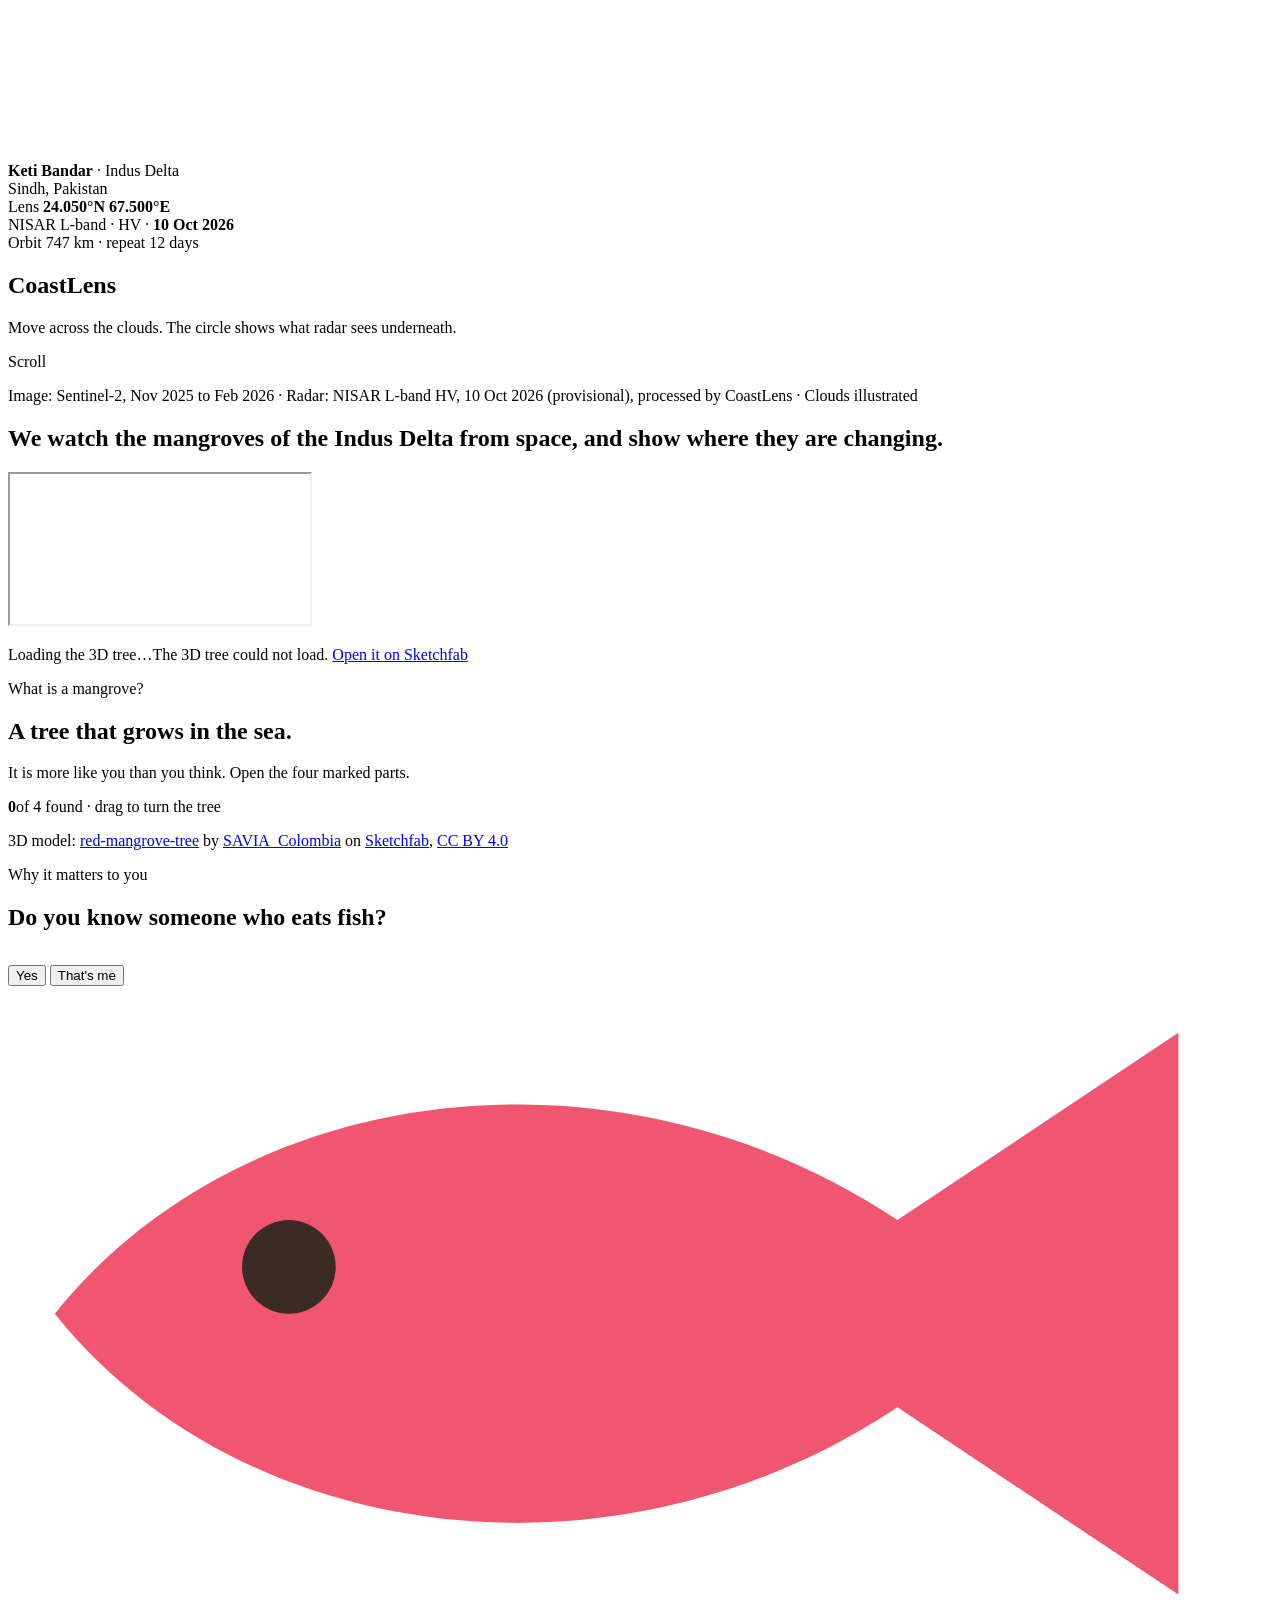
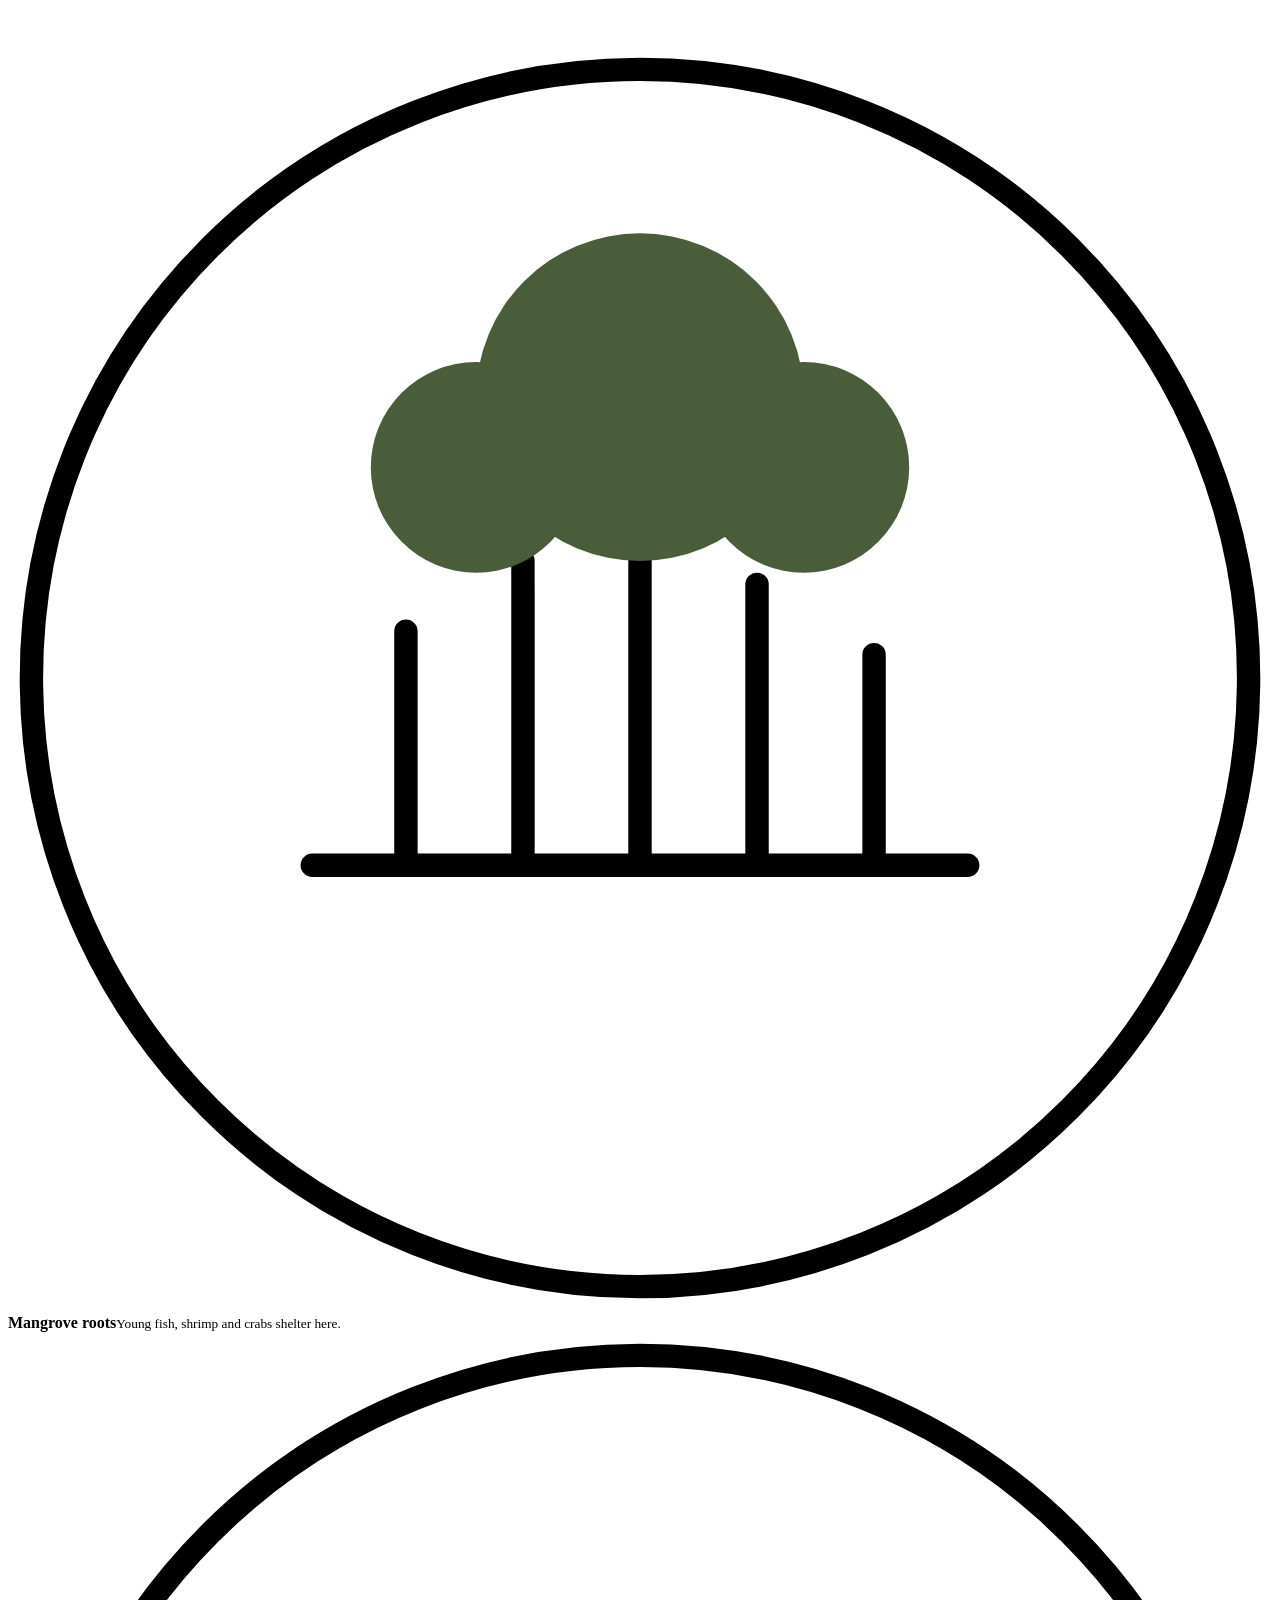
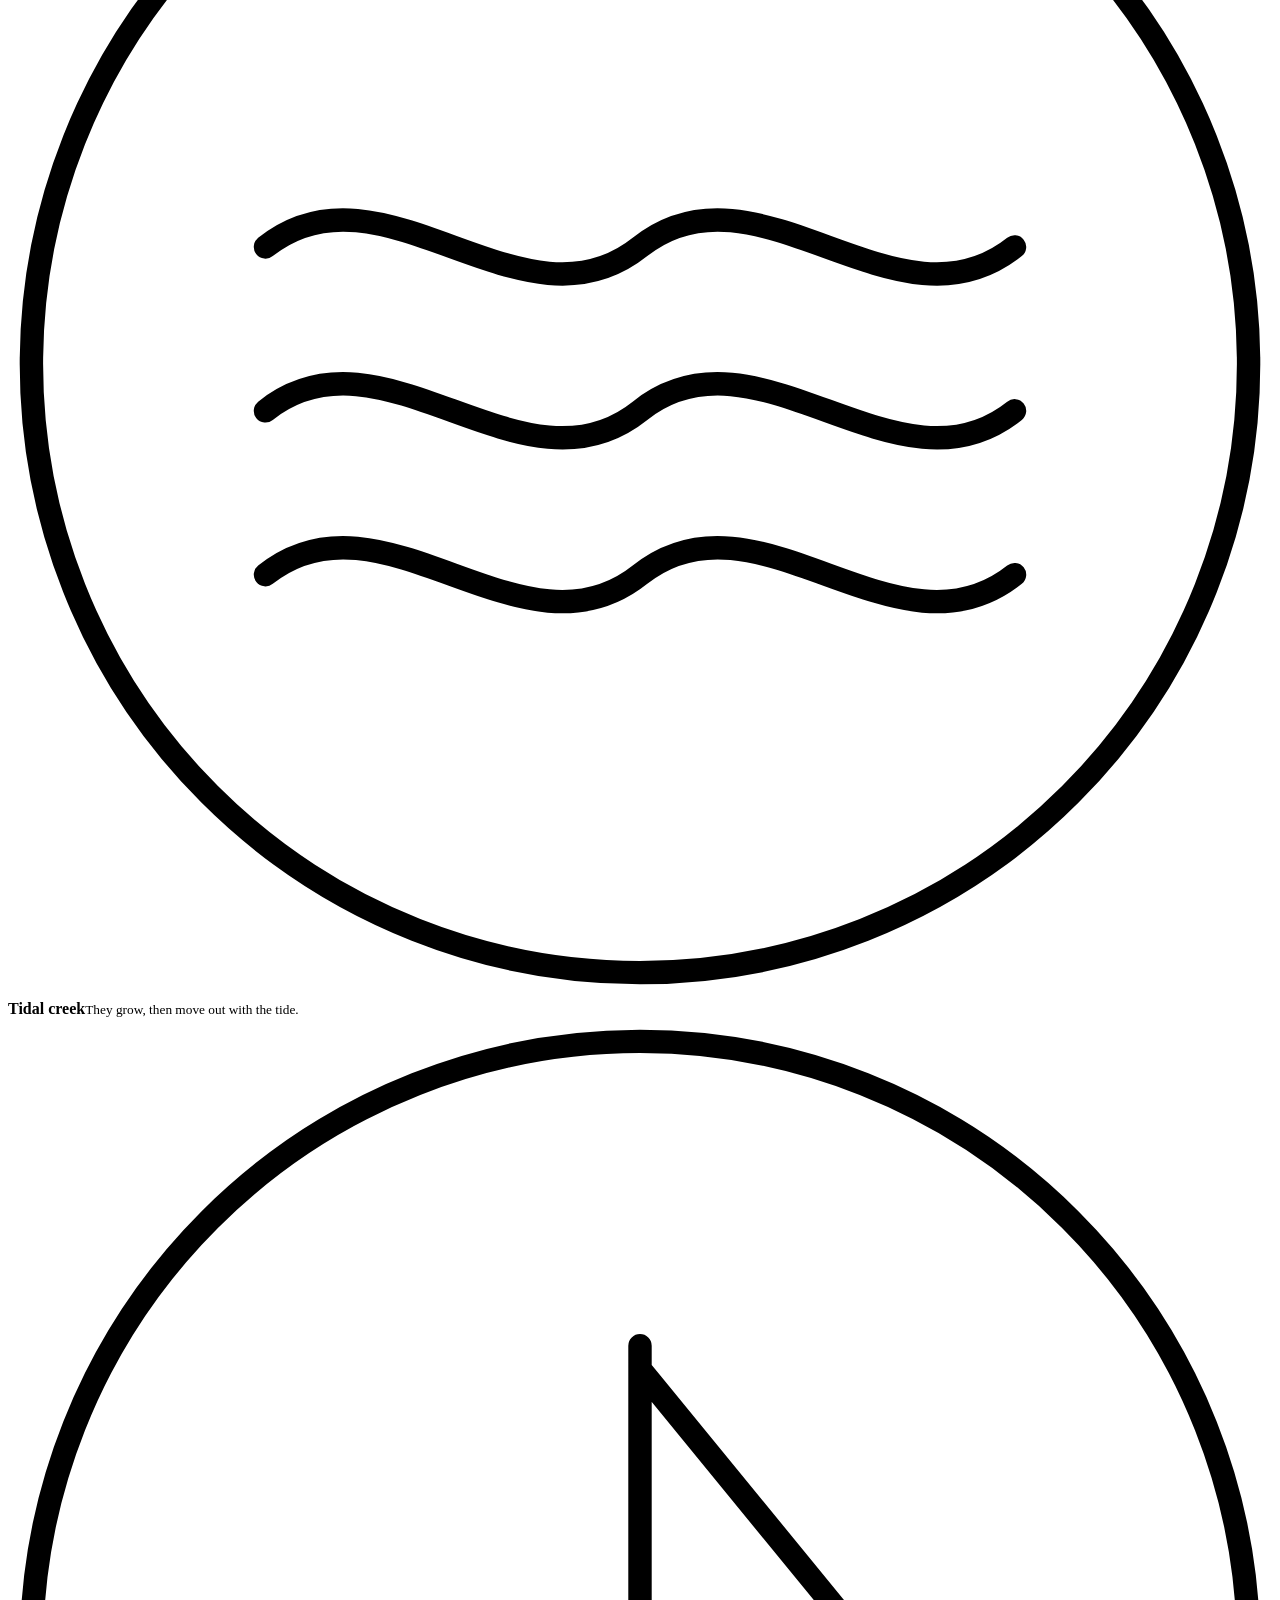
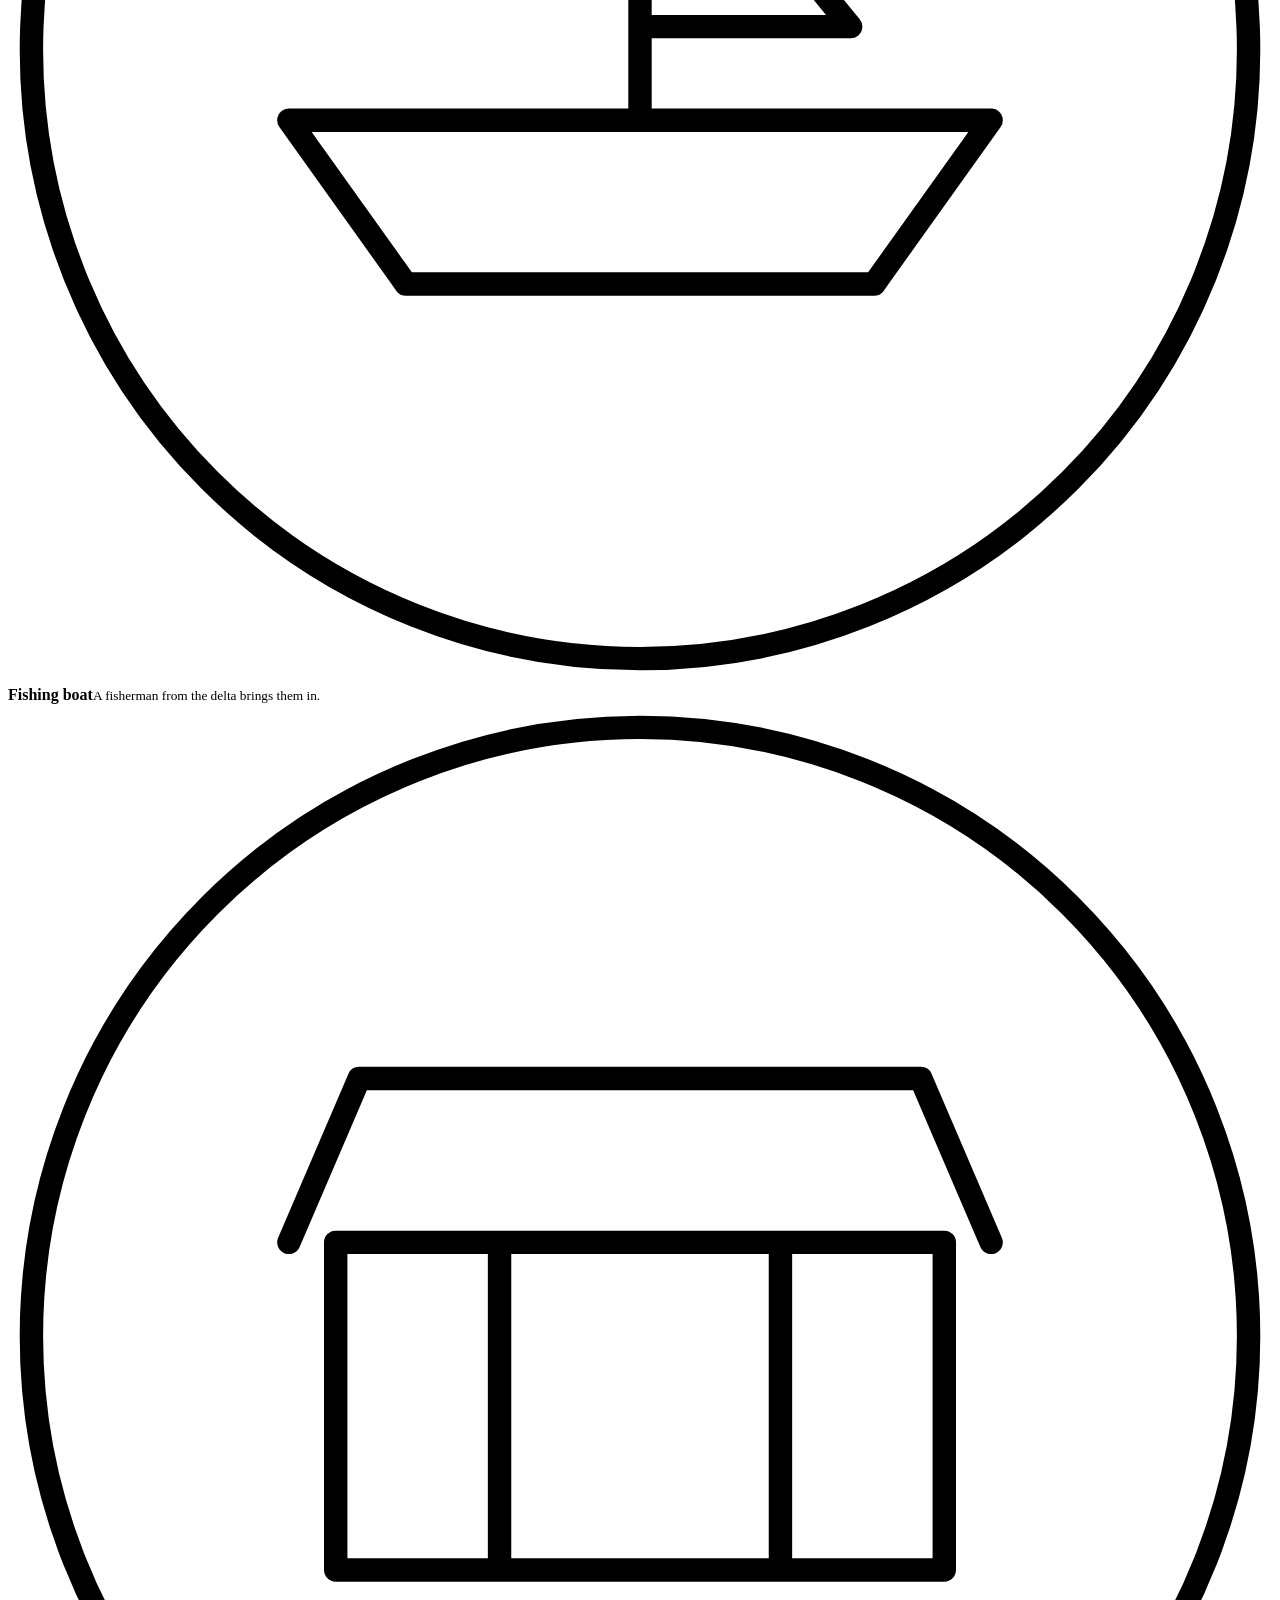
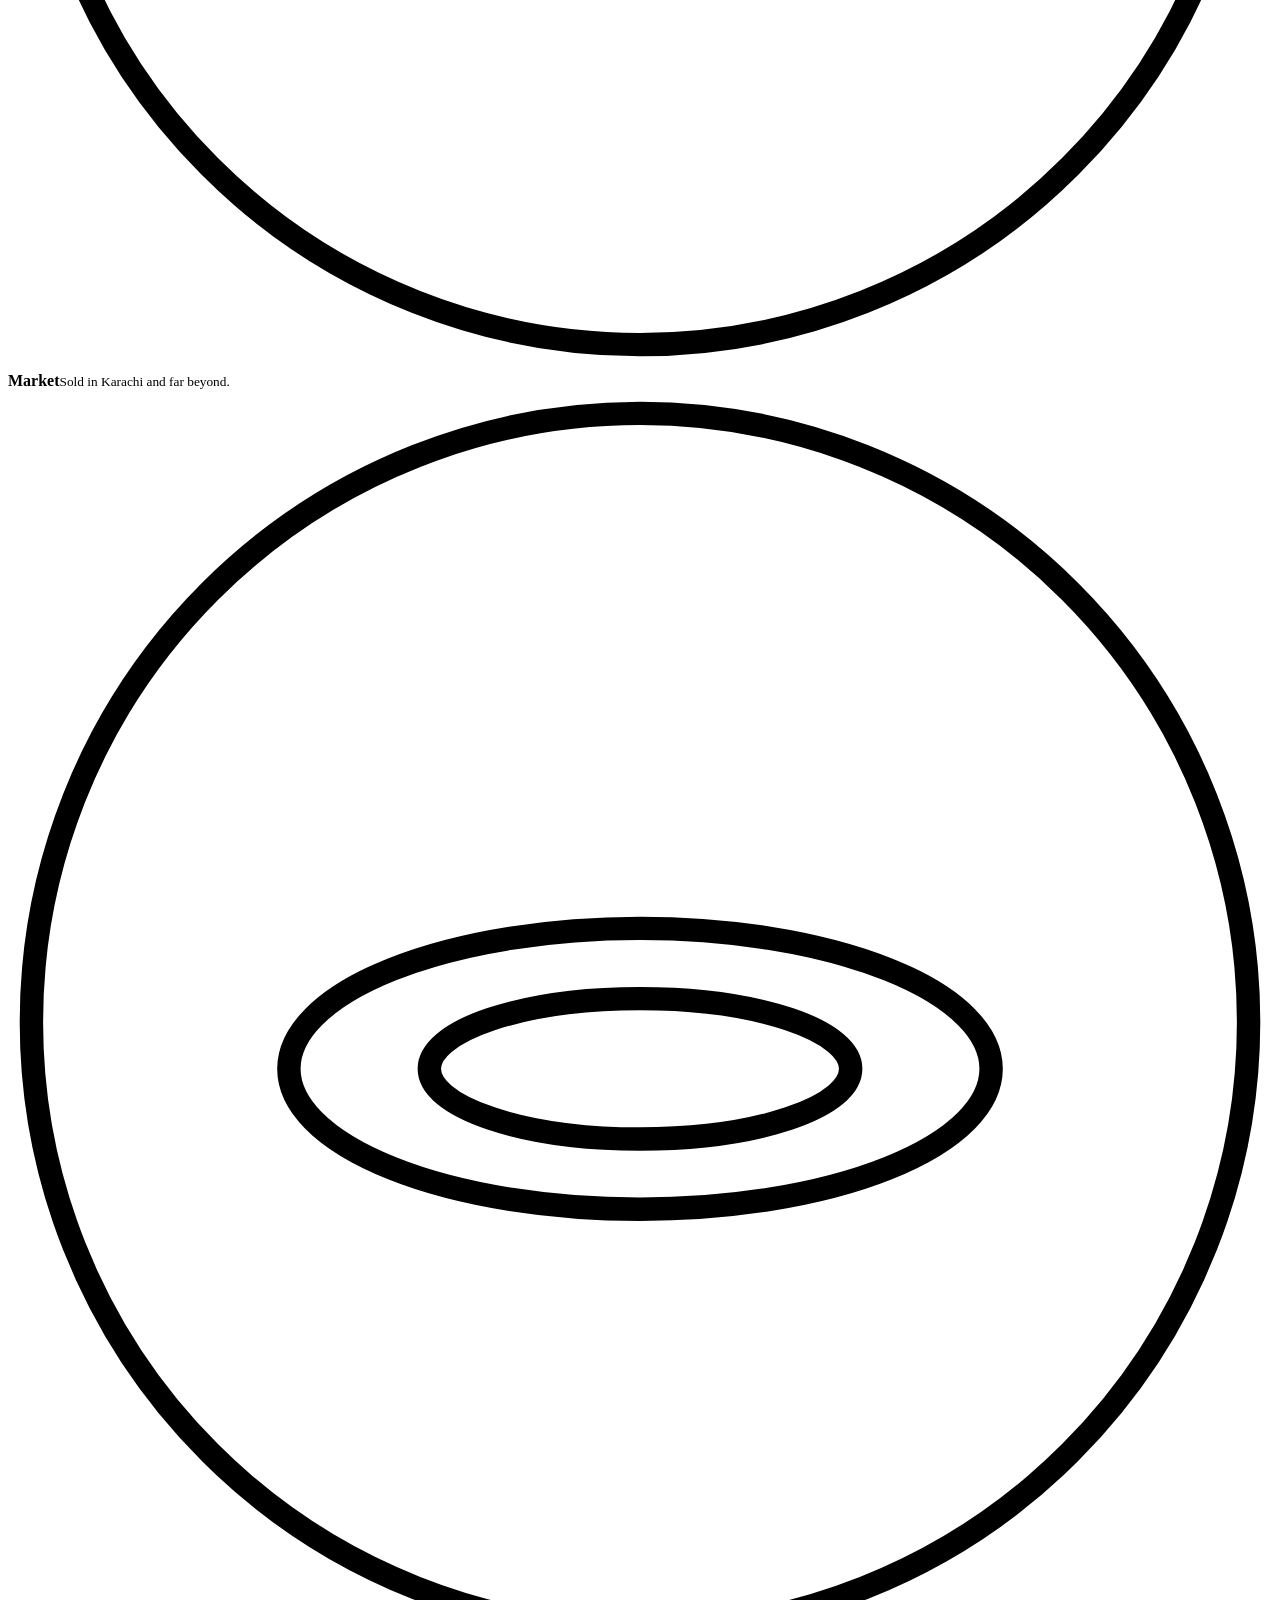
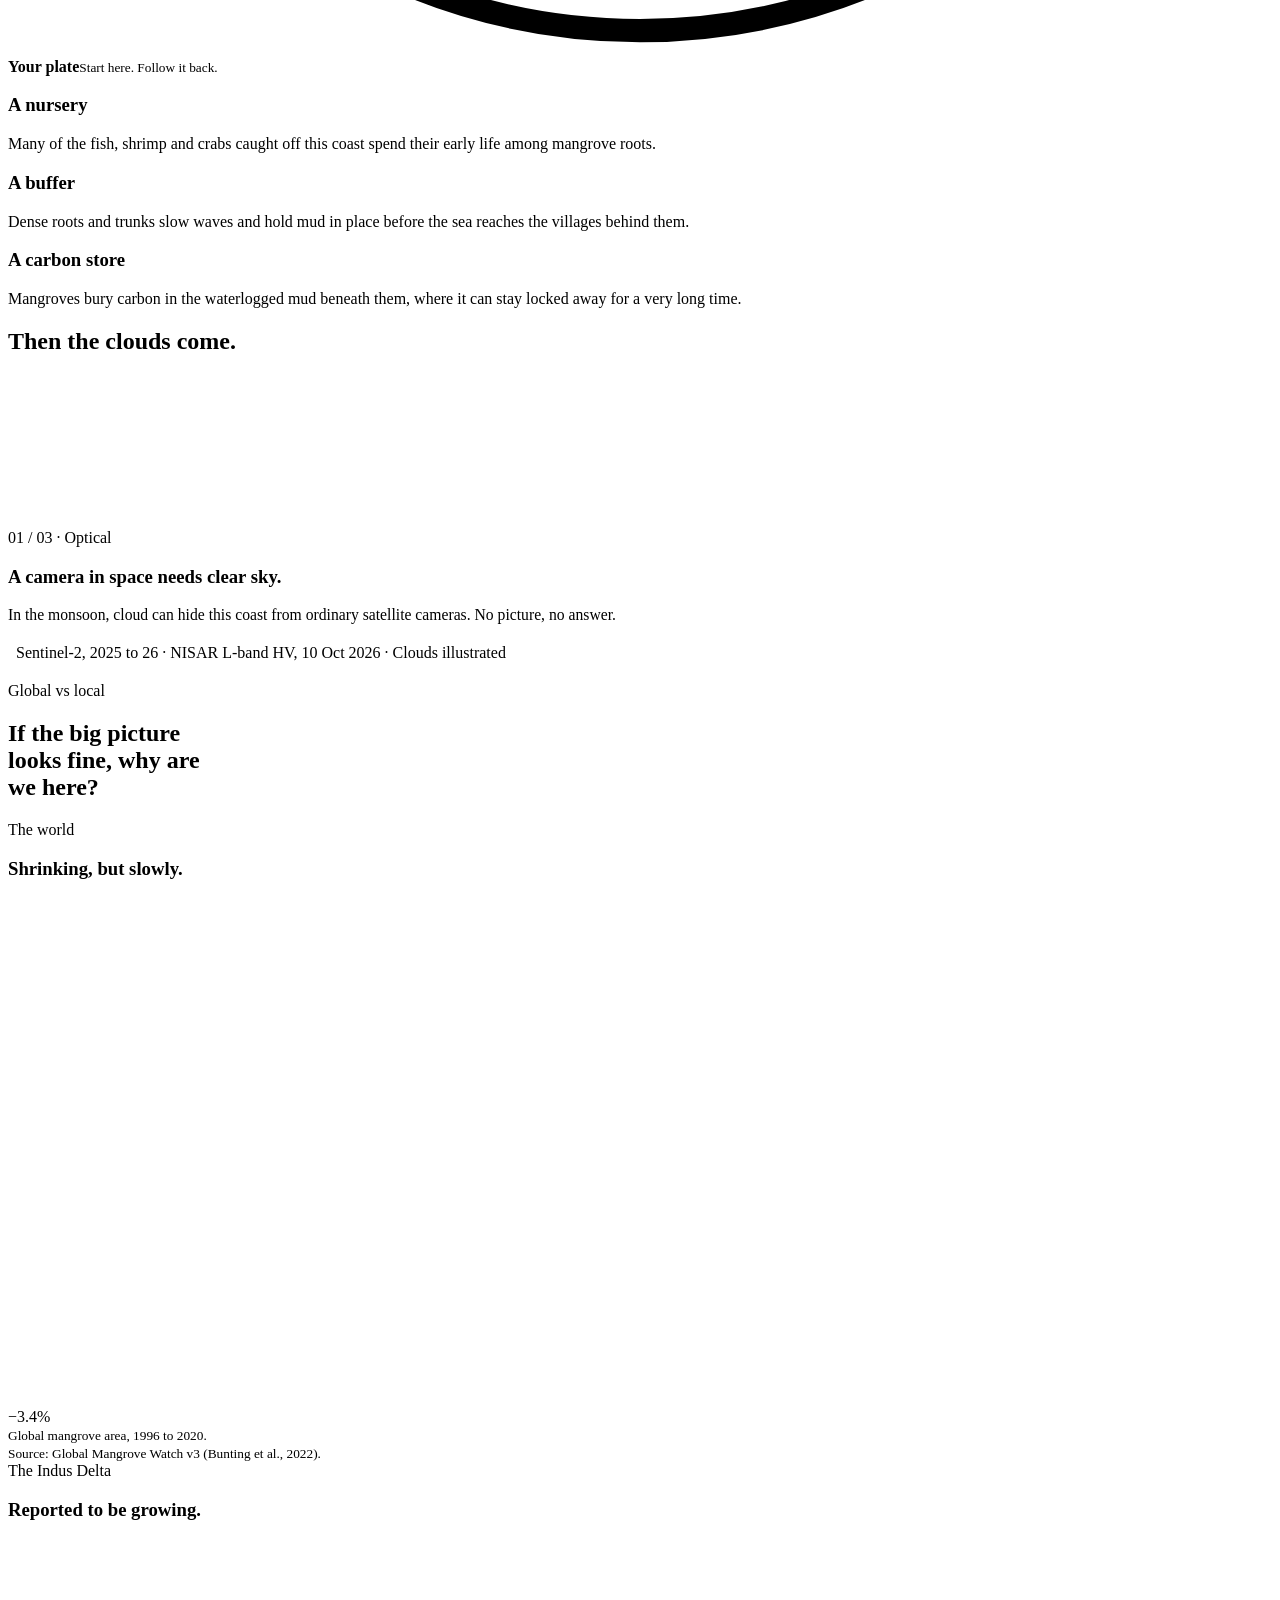
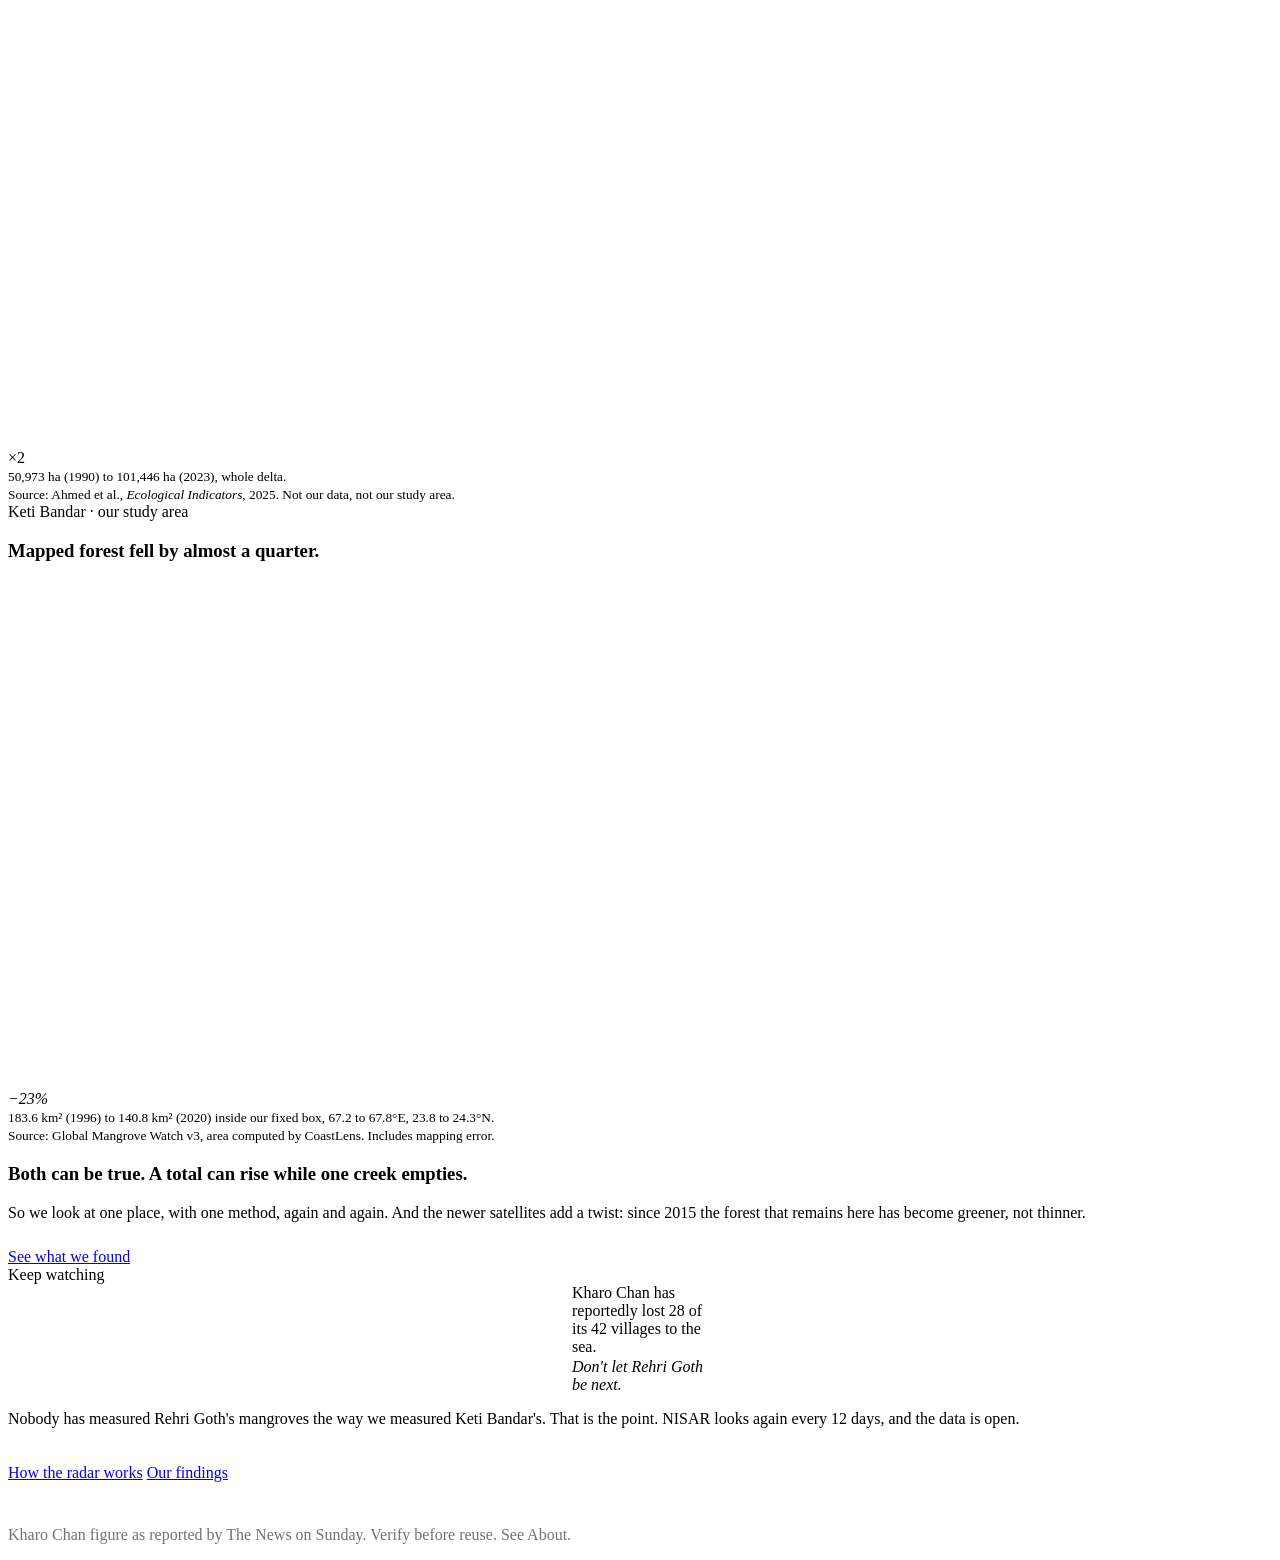
==== commit cf3fbaf9: "Revert "Home: fish section becomes a scroll-driven rewind (plate → market → boat → creek → mangrove " ====
--- a/index.html
+++ b/index.html
@@ -47,24 +47,28 @@
   <p class="credit">3D model: <a href="https://sketchfab.com/3d-models/red-mangrove-tree-e806105d83bc440499495e62bb010f7a" target="_blank" rel="nofollow noopener">red-mangrove-tree</a> by <a href="https://sketchfab.com/Minambiente_Col" target="_blank" rel="nofollow noopener">SAVIA_Colombia</a> on <a href="https://sketchfab.com" target="_blank" rel="nofollow noopener">Sketchfab</a>, <a href="https://creativecommons.org/licenses/by/4.0/" target="_blank" rel="noopener">CC BY 4.0</a></p>
 </section>
 
-<!-- 4 · WHY IT MATTERS: rewind your fish (scroll-driven, no buttons) -->
-<section id="fish">
-  <div class="stage">
-    <span class="label">You already depend on one</span>
-    <div class="words" aria-live="polite">
-      <p class="w t-l">Your last fish dinner.</p>
-      <p class="w t-l">Before that: the market.</p>
-      <p class="w t-l">Before that: a fishing boat.</p>
-      <p class="w t-l">Before that: the creek.</p>
-      <p class="w t-l">Remember the daycare?<br><em class="green">It probably grew up here.</em></p>
+<!-- 4 · WHY IT MATTERS -->
+<section id="fish" class="screen dark">
+  <div class="wrap">
+    <span class="label">Why it matters to you</span>
+    <h2 class="t-xl ask" data-split>Do you know someone who eats fish?</h2>
+    <div class="row" style="margin-top:34px" data-reveal>
+      <button class="btn" data-fish>Yes</button>
+      <button class="btn" data-fish>That's me</button>
     </div>
-    <div class="scene" role="img" aria-label="A fish goes backwards in time from a dinner plate to the market, a fishing boat and a creek, getting smaller, until it is a baby fish hiding in mangrove roots.">
-      <svg class="bg" viewBox="0 0 400 200" fill="none" stroke="currentColor" stroke-width="2.5" stroke-linecap="round" stroke-linejoin="round" aria-hidden="true"><ellipse cx="200" cy="112" rx="170" ry="62"/><ellipse cx="200" cy="112" rx="118" ry="40" opacity=".45"/></svg>
-      <svg class="bg" viewBox="0 0 400 200" fill="none" stroke="currentColor" stroke-width="2.5" stroke-linecap="round" stroke-linejoin="round" aria-hidden="true"><path d="M70 64l20-40h220l20 40zM70 64h260M90 64v116M310 64v116M70 150h260"/><path d="M130 64v-0M110 24l-8 40M170 24l-4 40M230 24l4 40M290 24l8 40" opacity=".45"/></svg>
-      <svg class="bg" viewBox="0 0 400 200" fill="none" stroke="currentColor" stroke-width="2.5" stroke-linecap="round" stroke-linejoin="round" aria-hidden="true"><path d="M60 128h280l-36 40H96zM200 128V22M200 26l70 90h-70"/><path d="M20 182c30-12 50 12 80 0s50 12 80 0 50 12 80 0 50 12 80 0 50 12 80 0" opacity=".5"/></svg>
-      <svg class="bg" viewBox="0 0 400 200" fill="none" stroke="currentColor" stroke-width="2.5" stroke-linecap="round" aria-hidden="true" opacity=".7"><path d="M10 60c40-16 60 16 100 0s60 16 100 0 60 16 100 0 60 16 100 0M10 110c40-16 60 16 100 0s60 16 100 0 60 16 100 0 60 16 100 0M10 160c40-16 60 16 100 0s60 16 100 0 60 16 100 0 60 16 100 0"/></svg>
-      <svg class="bg" viewBox="0 0 400 200" fill="none" stroke-linecap="round" aria-hidden="true"><rect x="0" y="112" width="400" height="88" fill="#b9c6bf" opacity=".55"/><g stroke="currentColor" stroke-width="5"><path d="M200 0v58"/></g><g stroke="currentColor" stroke-width="3"><path d="M200 50Q150 56 112 196M200 52Q168 70 150 196M200 54Q188 90 182 196M200 54Q212 90 220 196M200 52Q236 68 256 196M200 50Q256 56 296 196M196 40Q120 40 70 196M204 40Q284 40 334 196"/></g></svg>
-      <svg class="fish" viewBox="0 0 120 60" aria-hidden="true"><g class="body"><path d="M8 30C24 10 58 6 82 22l26-16v48L82 38C58 54 24 50 8 30z" fill="#f0566f"/><circle cx="26" cy="27" r="3.2" fill="#3a2c24"/><g class="grill" stroke="#3a2c24" stroke-width="3" stroke-linecap="round" opacity=".55"><path d="M40 16l-8 28M54 14l-8 32M68 18l-7 26"/></g></g></svg>
+    <div class="chain" id="chain" aria-live="polite">
+      <div class="trail"></div>
+      <svg class="fishy" viewBox="0 0 54 28" aria-hidden="true"><path d="M2 14c8-10 24-12 36-4l12-8v24l-12-8C26 26 10 24 2 14z" fill="#f0566f"/><circle cx="12" cy="12" r="2" fill="#3a2c24"/></svg>
+      <div class="step"><svg viewBox="0 0 108 108" fill="none" stroke="currentColor" stroke-width="2" stroke-linecap="round"><circle cx="54" cy="54" r="52"/><path d="M26 70h56M34 70V50M44 70V44M54 70V40M64 70V46M74 70V52"/><circle cx="54" cy="30" r="14" fill="#4a5d3a" stroke="none"/><circle cx="40" cy="36" r="9" fill="#4a5d3a" stroke="none"/><circle cx="68" cy="36" r="9" fill="#4a5d3a" stroke="none"/></svg><b>Mangrove roots</b><small>Young fish, shrimp and crabs shelter here.</small></div>
+      <div class="step"><svg viewBox="0 0 108 108" fill="none" stroke="currentColor" stroke-width="2" stroke-linecap="round"><circle cx="54" cy="54" r="52"/><path d="M22 44c10-8 22 8 32 0s22 8 32 0M22 58c10-8 22 8 32 0s22 8 32 0M22 72c10-8 22 8 32 0s22 8 32 0"/></svg><b>Tidal creek</b><small>They grow, then move out with the tide.</small></div>
+      <div class="step"><svg viewBox="0 0 108 108" fill="none" stroke="currentColor" stroke-width="2" stroke-linecap="round" stroke-linejoin="round"><circle cx="54" cy="54" r="52"/><path d="M24 60h60l-10 14H34zM54 60V28M54 30l18 22H54"/></svg><b>Fishing boat</b><small>A fisherman from the delta brings them in.</small></div>
+      <div class="step"><svg viewBox="0 0 108 108" fill="none" stroke="currentColor" stroke-width="2" stroke-linecap="round" stroke-linejoin="round"><circle cx="54" cy="54" r="52"/><path d="M28 46h52v28H28zM24 46l6-14h48l6 14M42 46v28M66 46v28"/></svg><b>Market</b><small>Sold in Karachi and far beyond.</small></div>
+      <div class="step"><svg viewBox="0 0 108 108" fill="none" stroke="currentColor" stroke-width="2" stroke-linecap="round"><circle cx="54" cy="54" r="52"/><ellipse cx="54" cy="58" rx="30" ry="12"/><ellipse cx="54" cy="58" rx="18" ry="6"/></svg><b>Your plate</b><small>Start here. Follow it back.</small></div>
+    </div>
+    <div class="trio">
+      <div data-reveal><h3 class="t-m">A nursery</h3><p>Many of the fish, shrimp and crabs caught off this coast spend their early life among mangrove roots.</p></div>
+      <div data-reveal="0.12"><h3 class="t-m">A buffer</h3><p>Dense roots and trunks slow waves and hold mud in place before the sea reaches the villages behind them.</p></div>
+      <div data-reveal="0.24"><h3 class="t-m">A carbon store</h3><p>Mangroves bury carbon in the waterlogged mud beneath them, where it can stay locked away for a very long time.</p></div>
     </div>
   </div>
 </section>
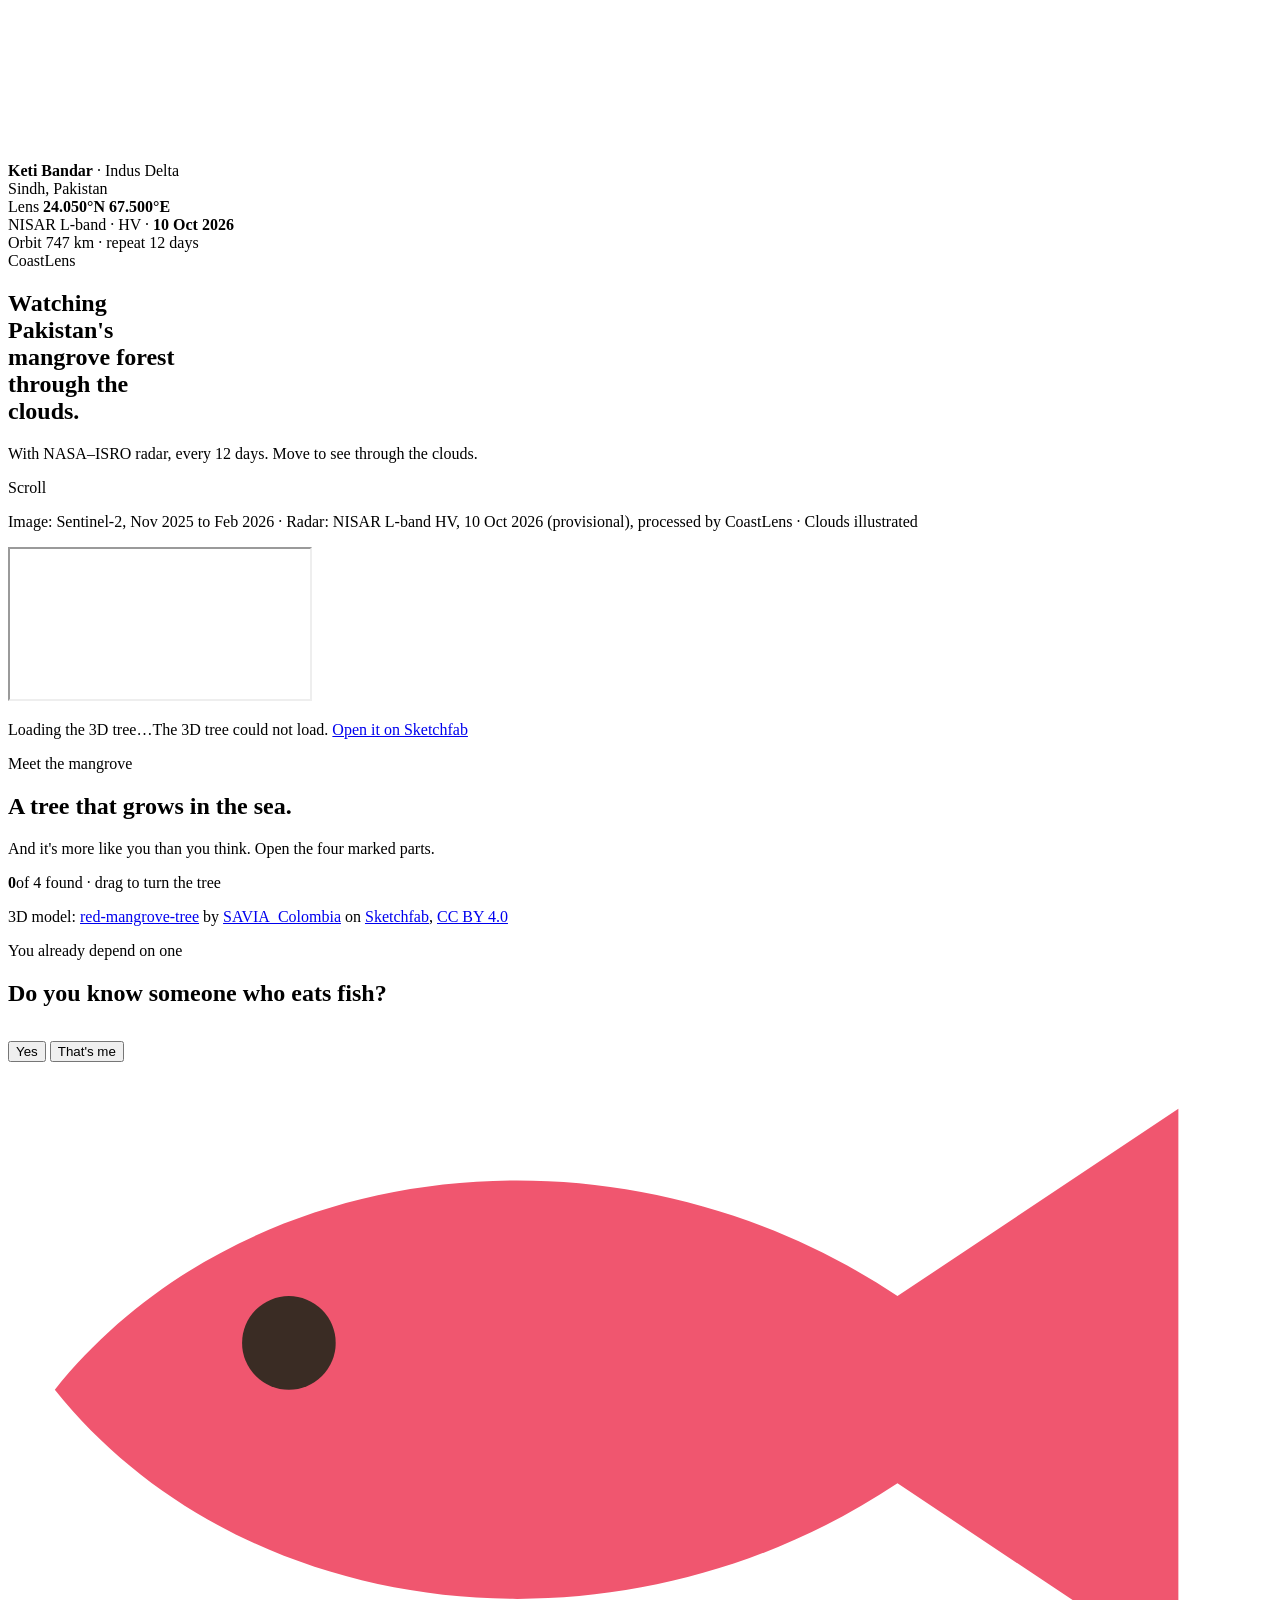
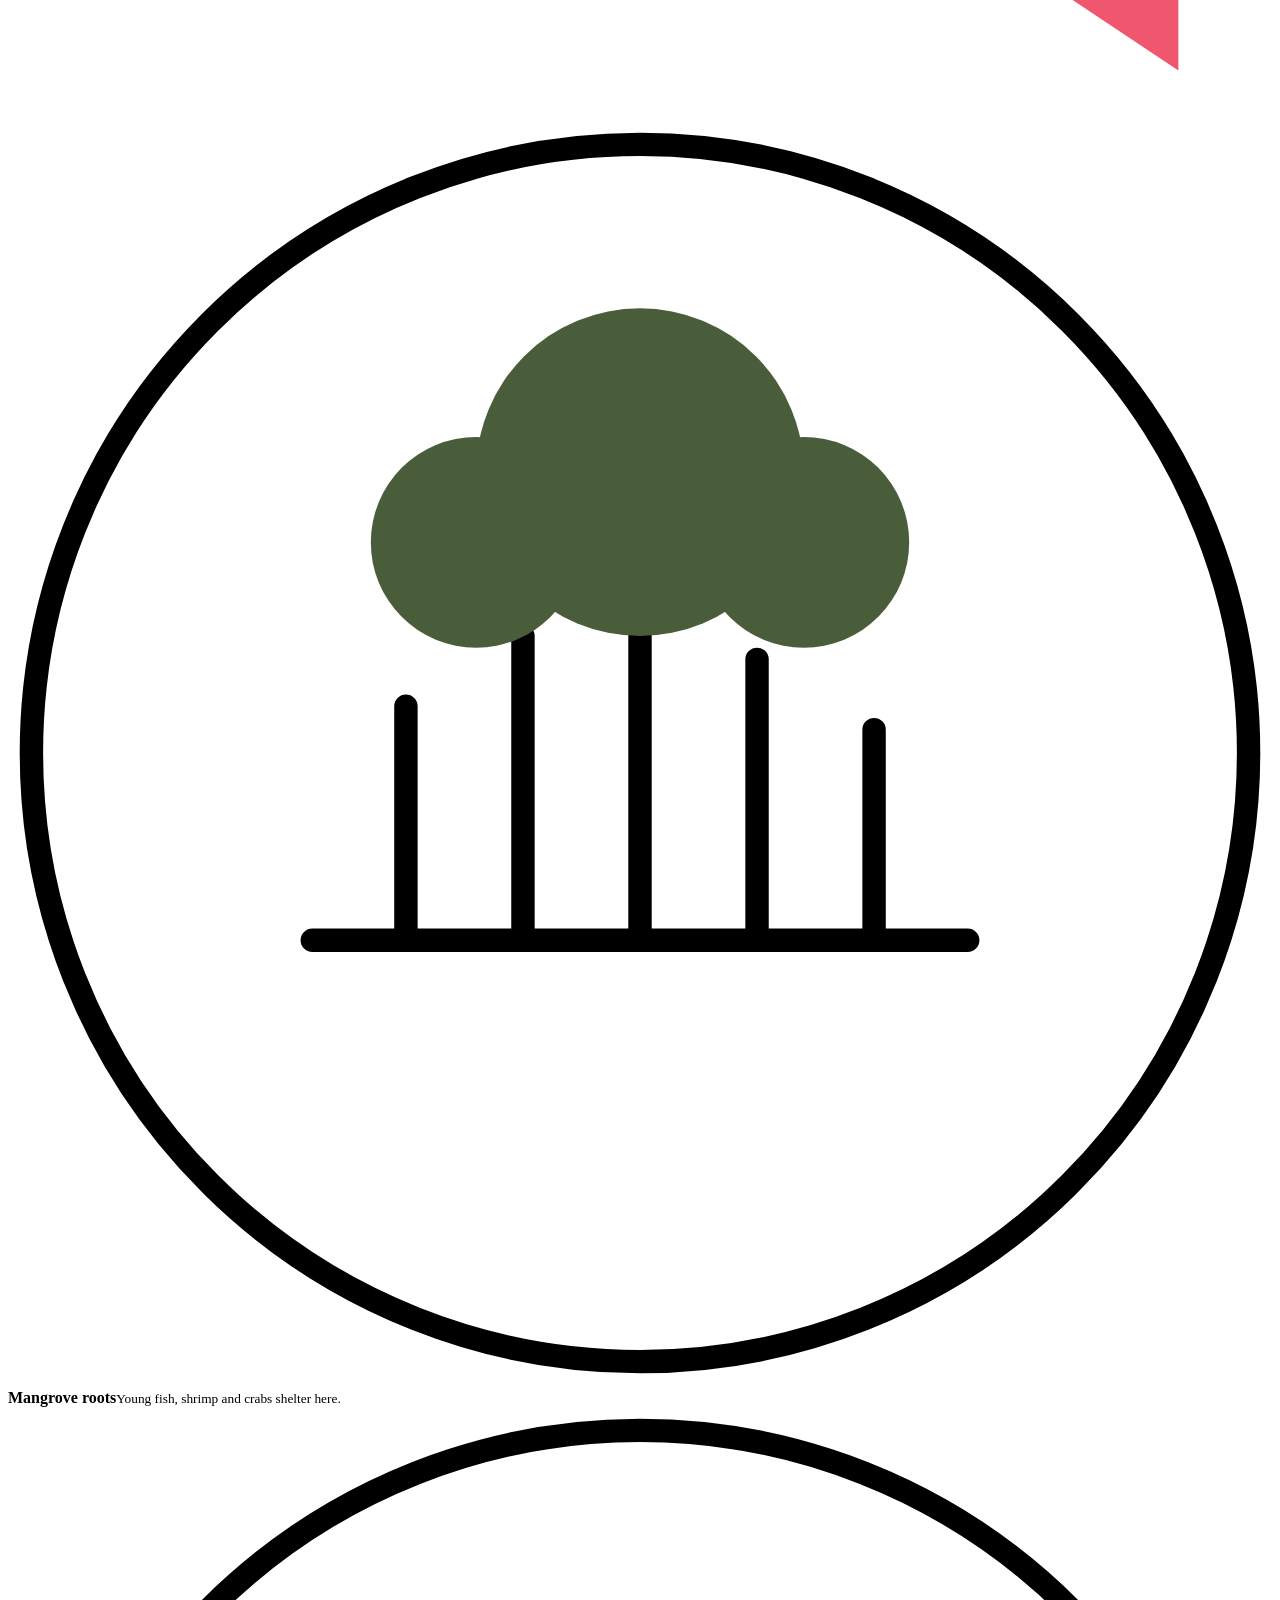
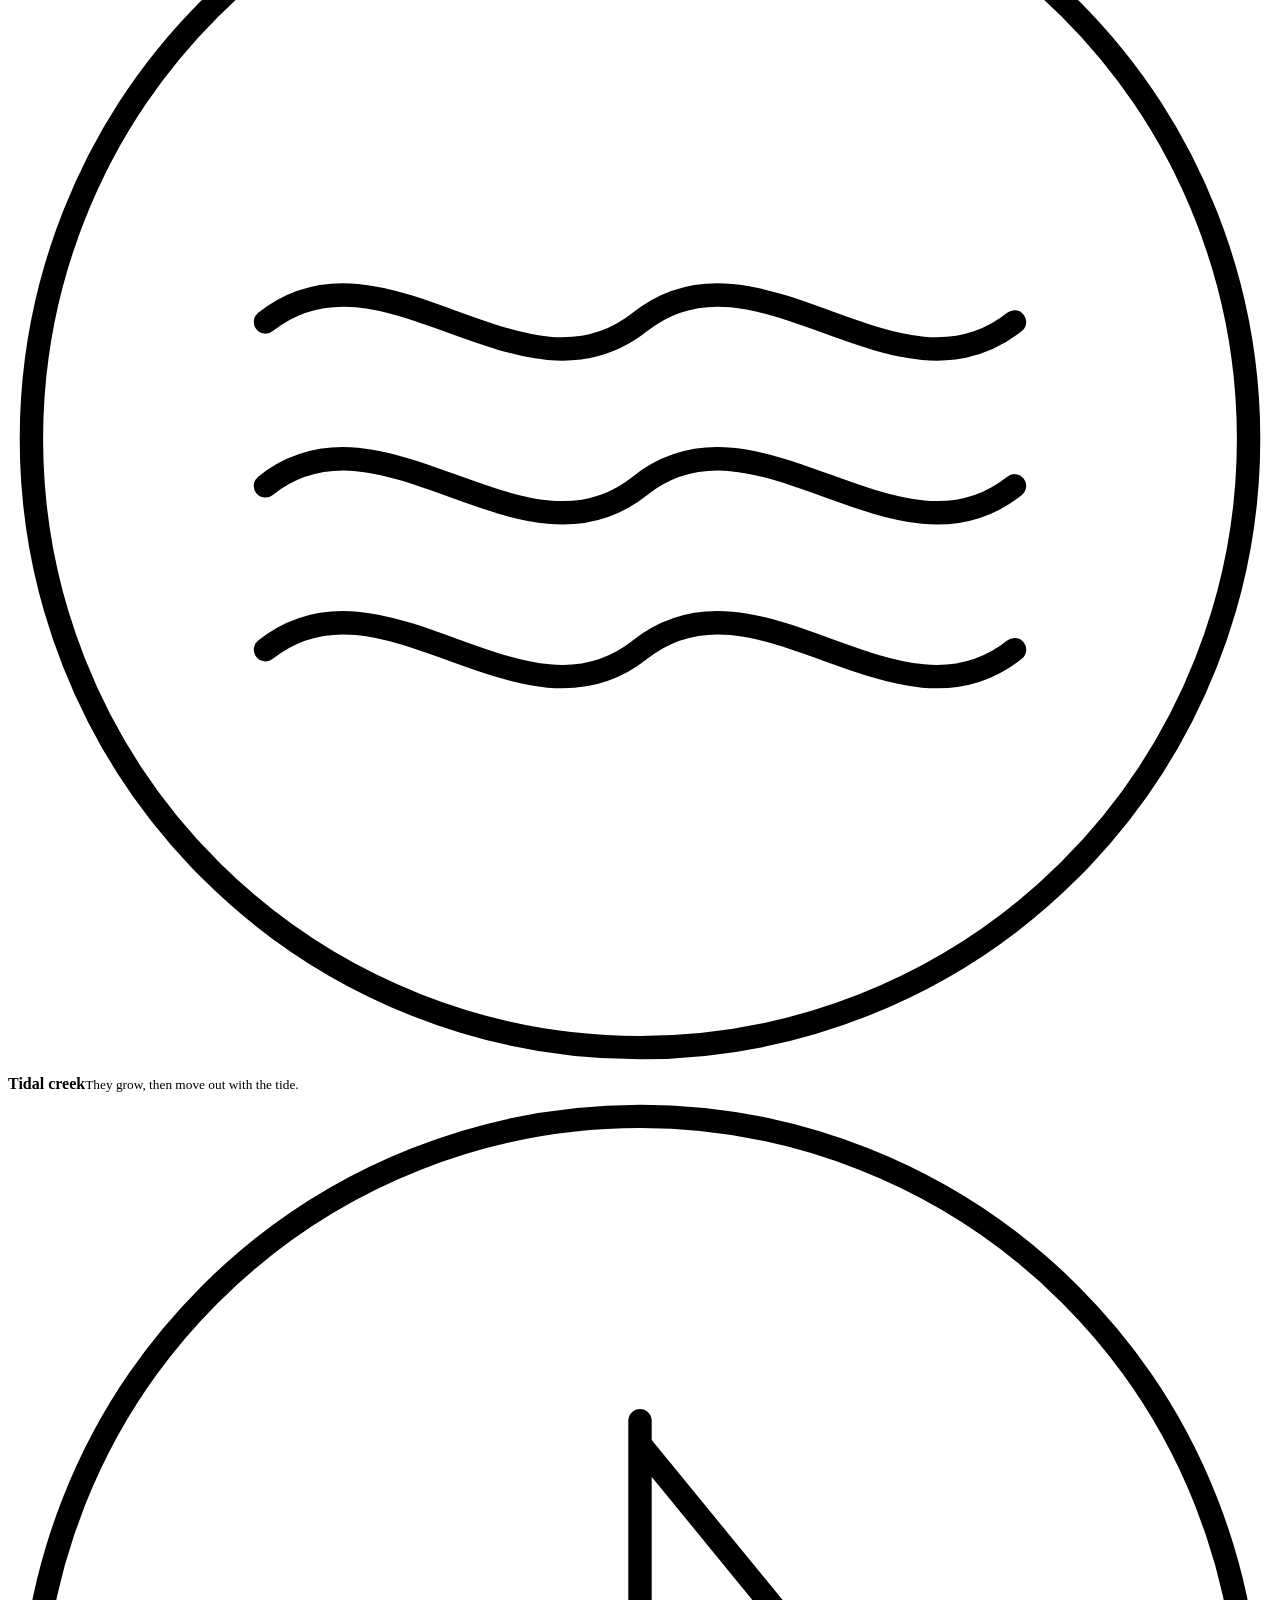
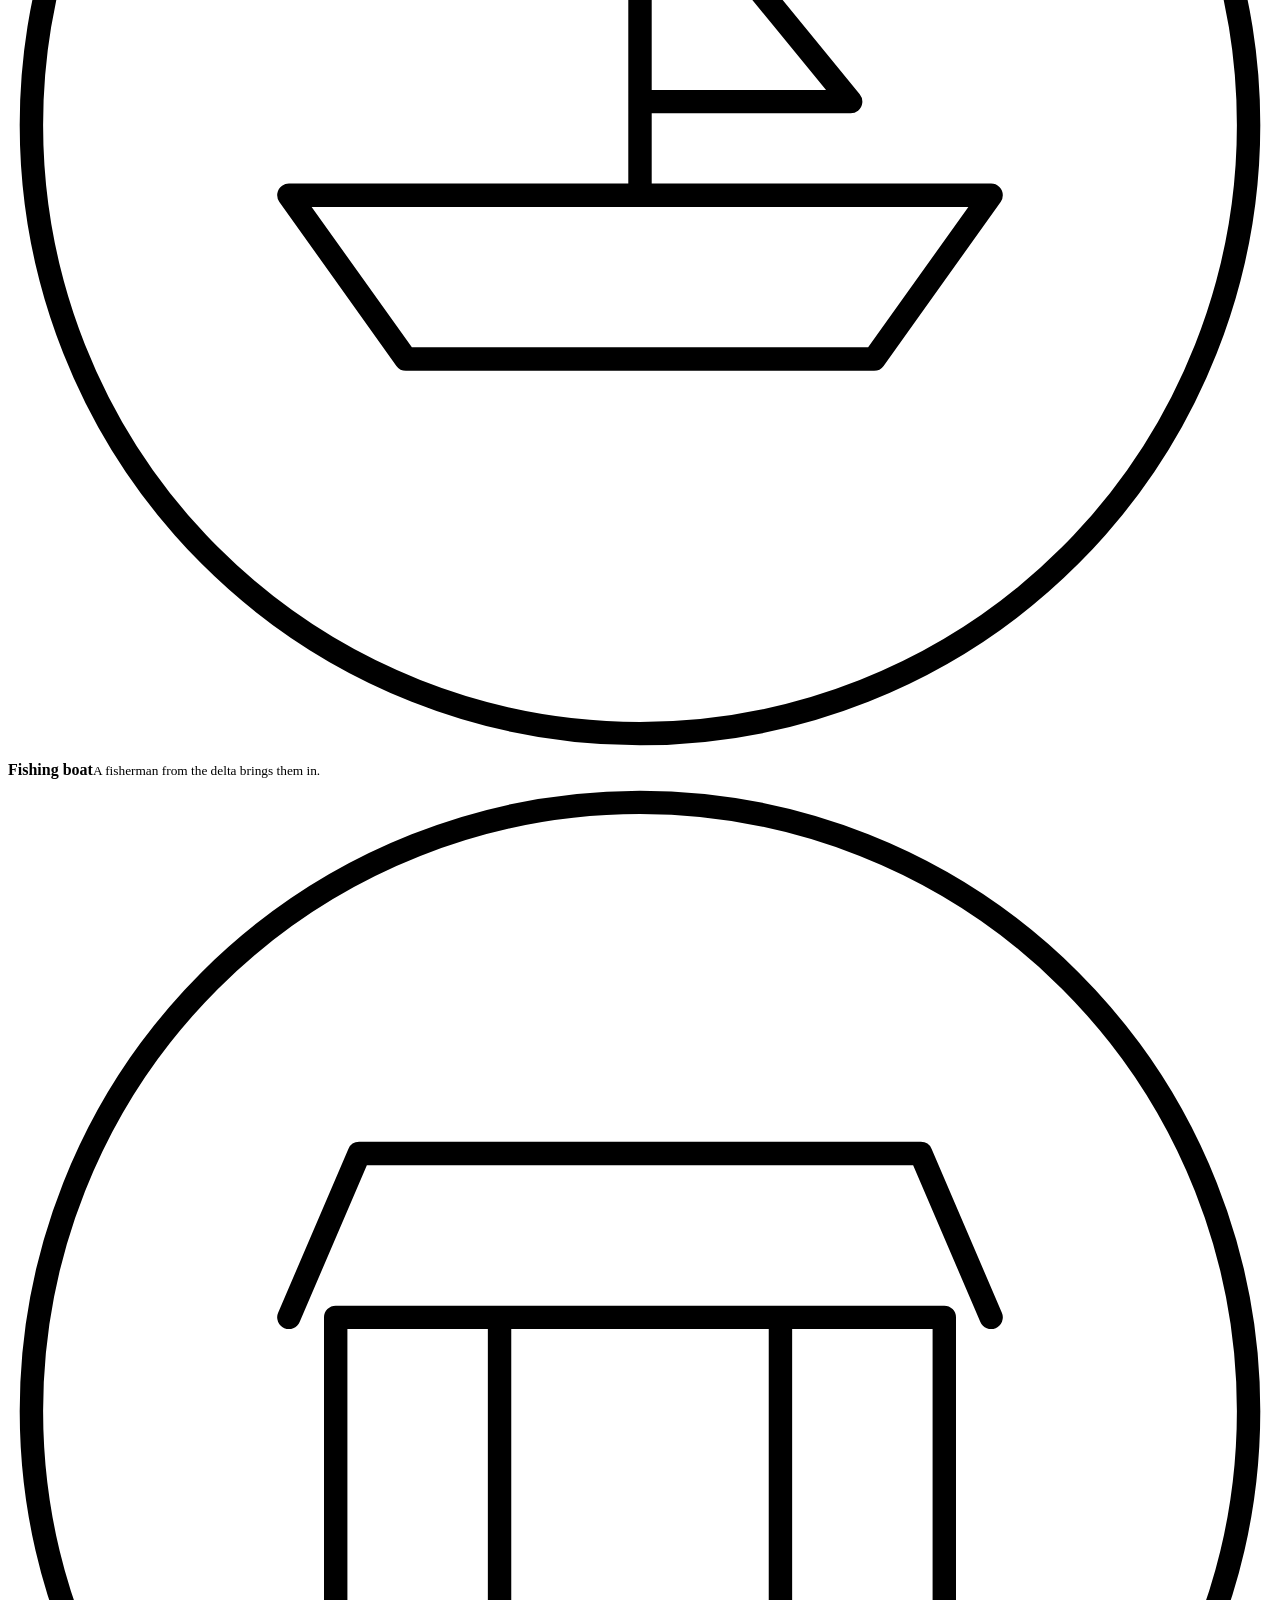
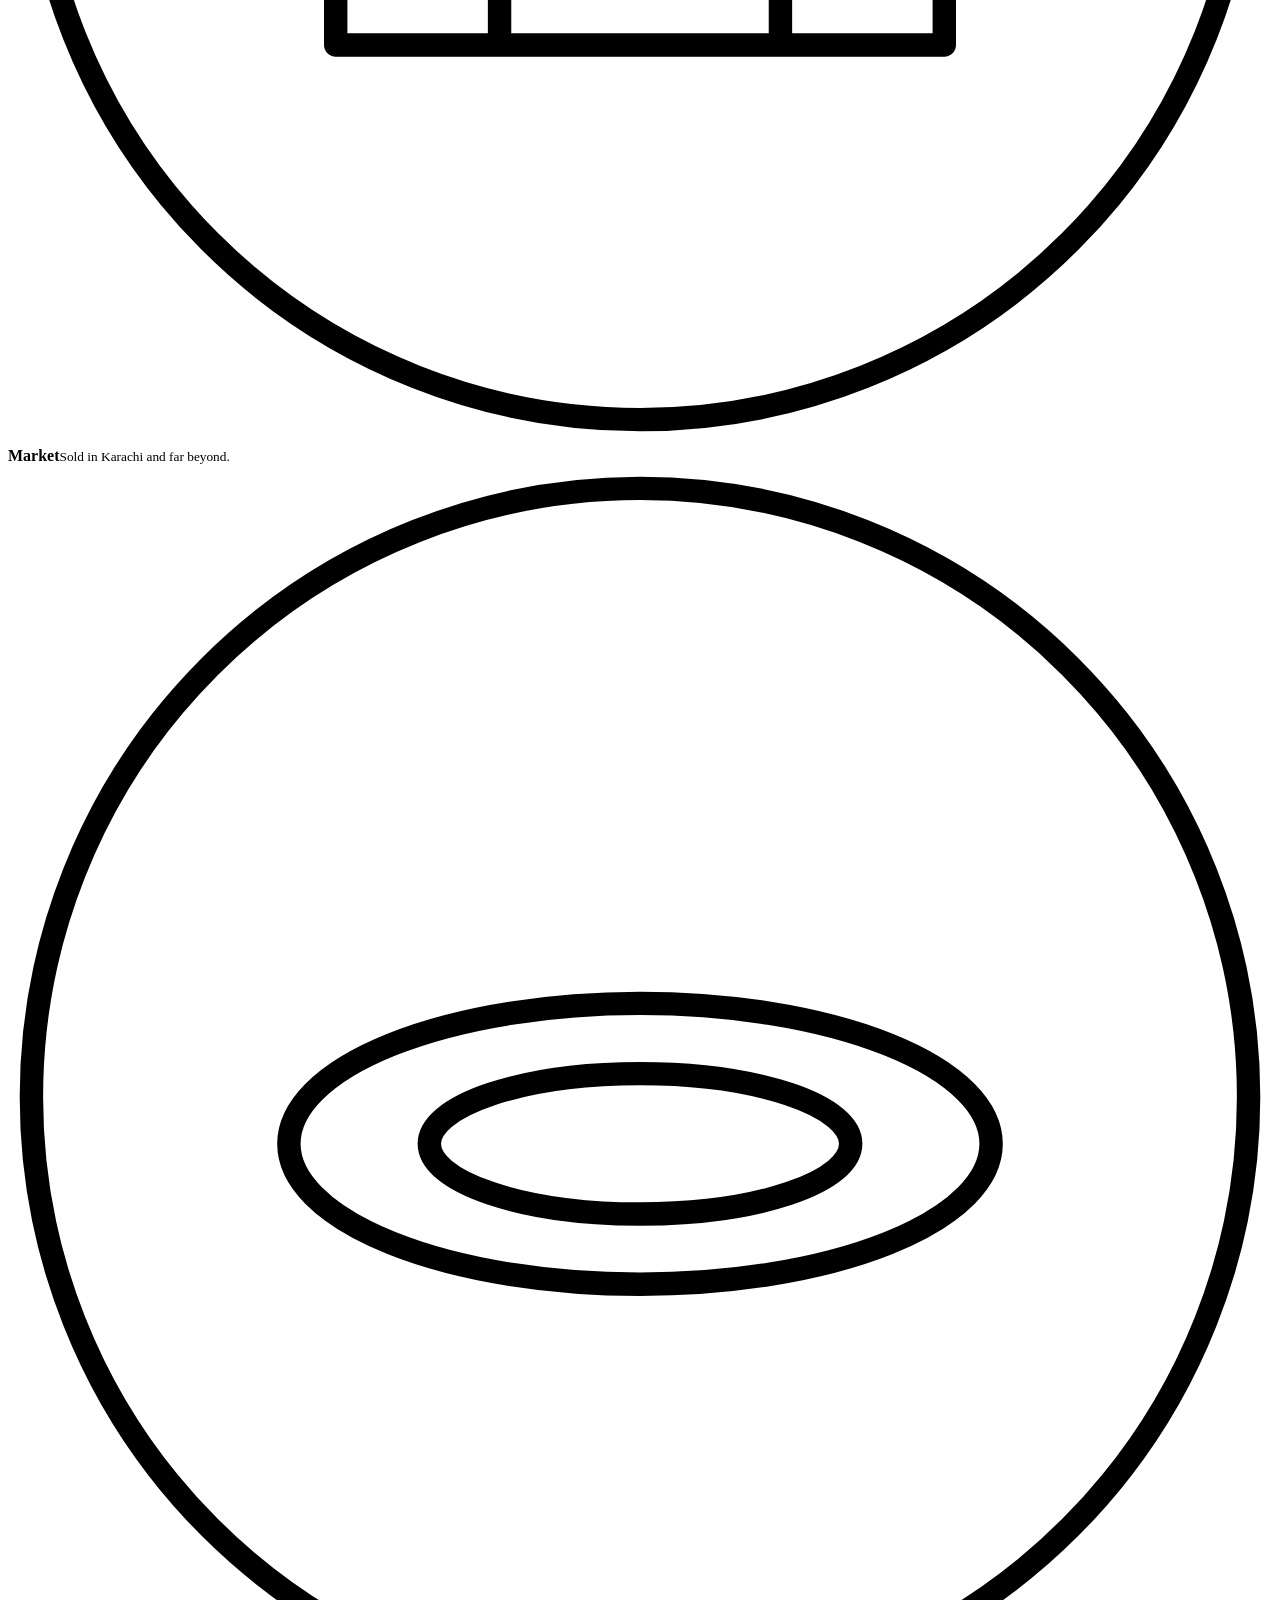
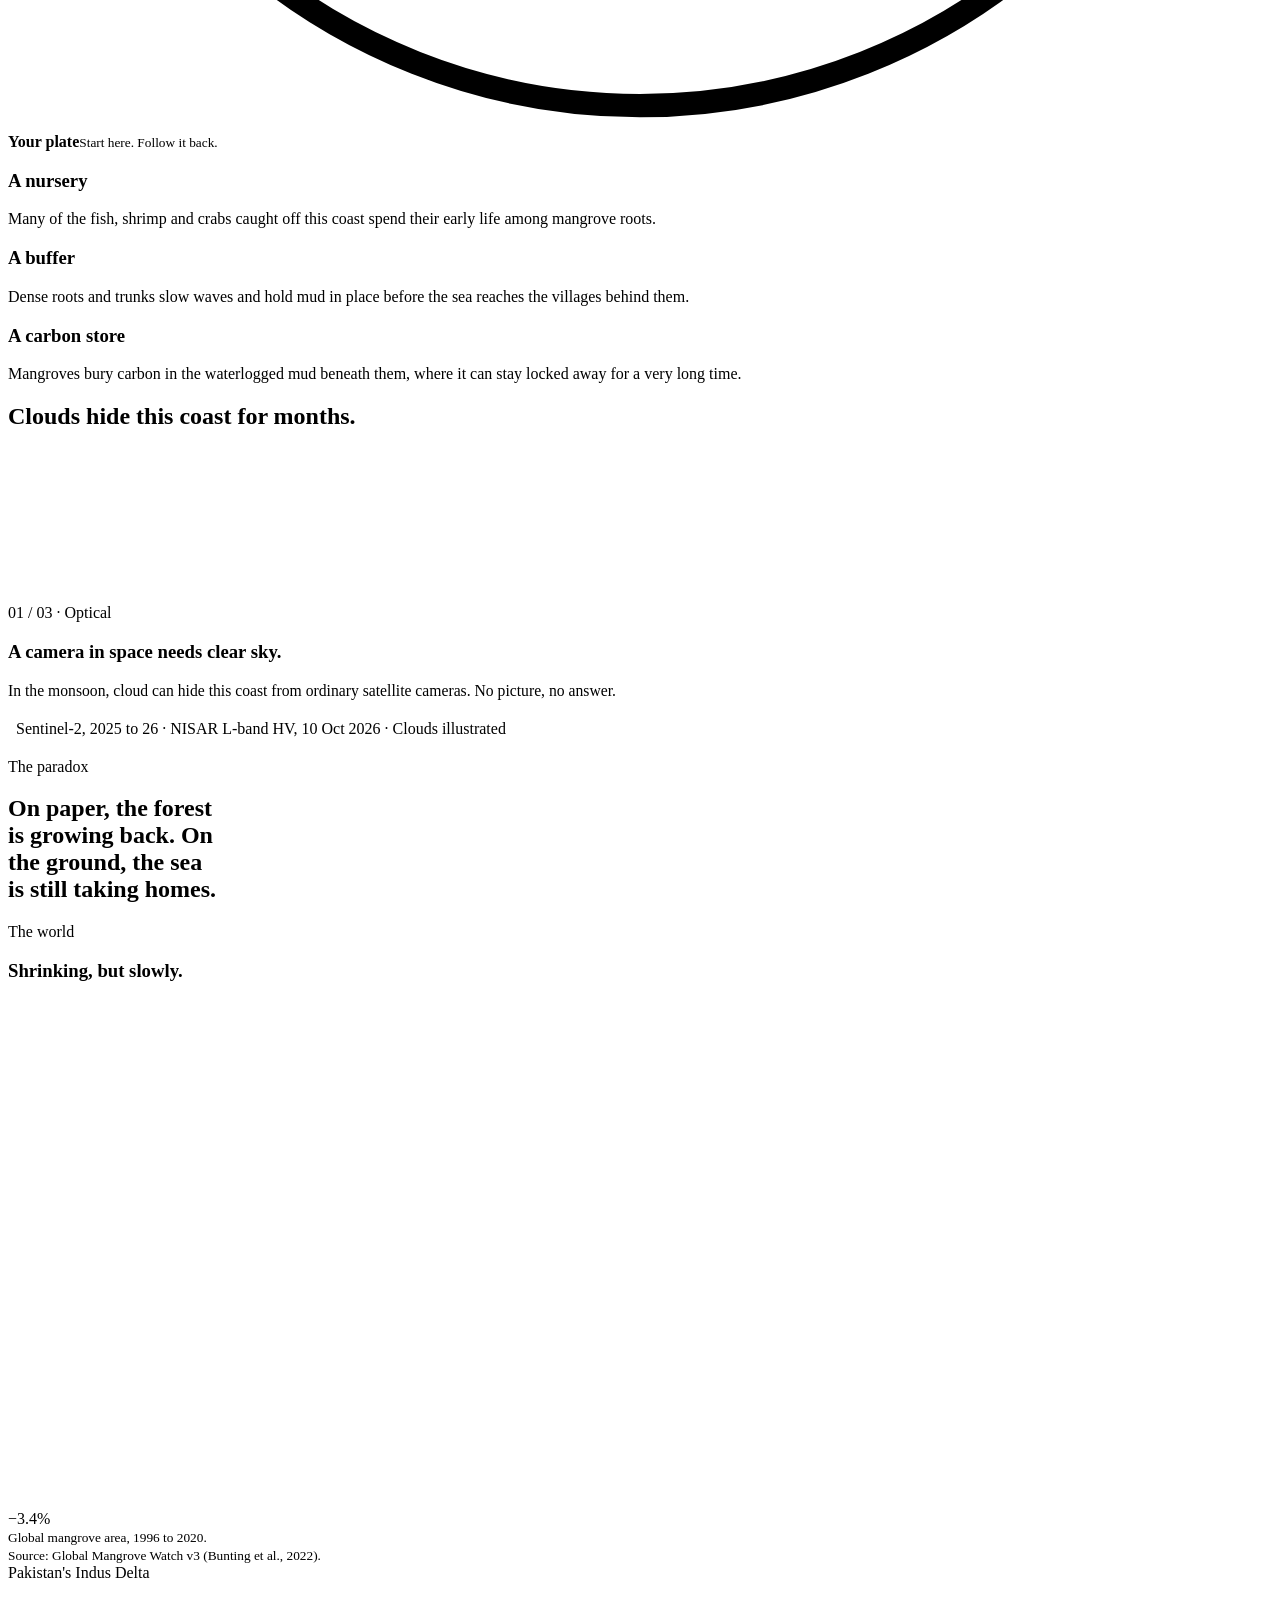
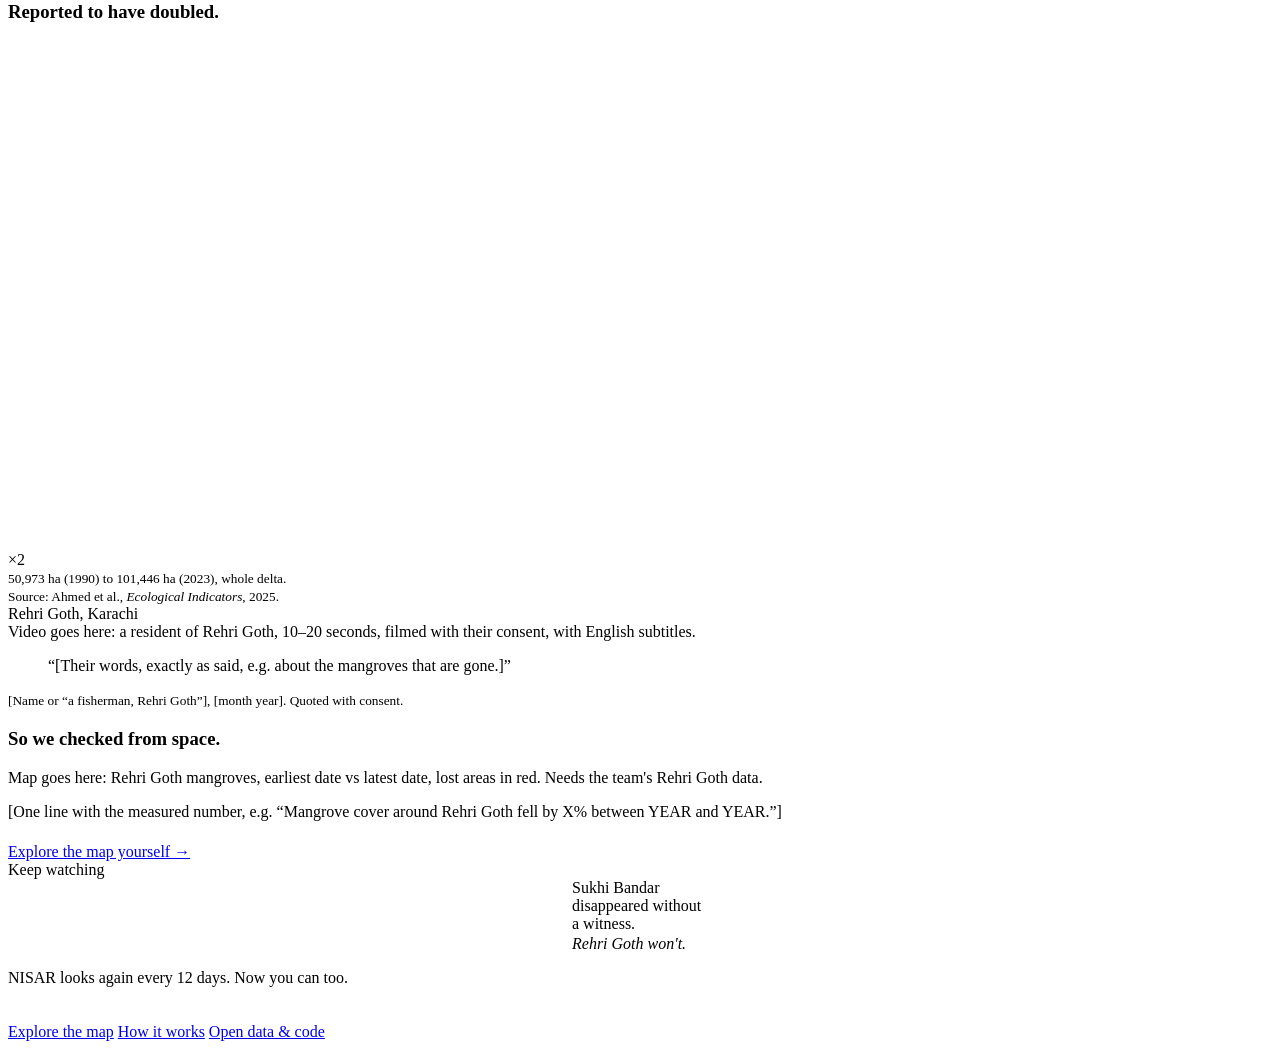
==== commit ce3089f9: "Home: text to match spec, Rehri Goth paradox section, new ending - Hero heading/description from the" ====
--- a/index.html
+++ b/index.html
@@ -19,16 +19,12 @@
   <div class="hud tl"><b>Keti Bandar</b> · Indus Delta<br>Sindh, Pakistan</div>
   <div class="hud tr">Lens <b id="hudPos" class="num">24.050°N 67.500°E</b><br>NISAR L-band · HV · <b>10 Oct 2026</b><br>Orbit 747 km · repeat 12 days</div>
   <div class="title">
-    <h1 class="t-hero" data-split>CoastLens</h1>
-    <p data-reveal="0.5">Move across the clouds. The circle shows what radar sees underneath.</p>
+    <span class="label">CoastLens</span>
+    <h1 class="t-xl" data-split style="max-width:14ch">Watching Pakistan's mangrove forest through the clouds.</h1>
+    <p data-reveal="0.5">With NASA–ISRO radar, every 12 days. Move to see through the clouds.</p>
   </div>
   <div class="scrollcue mono" aria-hidden="true"><span>Scroll</span><i></i></div>
   <p class="credit">Image: Sentinel-2, Nov 2025 to Feb 2026 · Radar: NISAR L-band HV, 10 Oct 2026 (provisional), processed by CoastLens · Clouds illustrated</p>
-</section>
-
-<!-- 2 · ONE LINE -->
-<section id="oneline" class="screen center light">
-  <h2 class="t-xl" id="line">We watch the mangroves of the Indus Delta from space, and show where they are changing.</h2>
 </section>
 
 <!-- 3 · WHAT IS A MANGROVE -->
@@ -37,9 +33,9 @@
   <div id="sfGrab" class="sf-grab" aria-hidden="true"></div>
   <p class="sf-msg mono" aria-live="polite"><span class="wait">Loading the 3D tree…</span><span class="err">The 3D tree could not load. <a href="https://sketchfab.com/3d-models/red-mangrove-tree-e806105d83bc440499495e62bb010f7a" target="_blank" rel="noopener">Open it on Sketchfab</a></span></p>
   <div class="copy">
-    <span class="label">What is a mangrove?</span>
+    <span class="label">Meet the mangrove</span>
     <h2 class="t-l" data-split>A tree that grows in the sea.</h2>
-    <p class="lede" data-reveal style="margin-top:18px">It is more like you than you think. Open the four marked parts.</p>
+    <p class="lede" data-reveal style="margin-top:18px">And it's more like you than you think. Open the four marked parts.</p>
   </div>
   <div id="hots"></div>
   <div class="acard" id="acard" hidden></div>
@@ -50,7 +46,7 @@
 <!-- 4 · WHY IT MATTERS -->
 <section id="fish" class="screen dark">
   <div class="wrap">
-    <span class="label">Why it matters to you</span>
+    <span class="label">You already depend on one</span>
     <h2 class="t-xl ask" data-split>Do you know someone who eats fish?</h2>
     <div class="row" style="margin-top:34px" data-reveal>
       <button class="btn" data-fish>Yes</button>
@@ -75,7 +71,7 @@
 
 <!-- 5 · THE BLIND SPOT (image expands on scroll) -->
 <section id="blind" class="scan">
-  <h2 class="t-xl intro" data-split>Then the clouds come.</h2>
+  <h2 class="t-xl intro" data-split>Clouds hide this coast for months.</h2>
   <div class="frame"><canvas id="cBlind" class="fill" role="img" aria-label="The Keti Bandar coast from space. Cloud covers it, then a radar sweep reveals the NISAR radar image."></canvas></div>
   <div class="hud"><span id="bStage">01 / 03 · Optical</span></div>
   <div class="copy">
@@ -85,12 +81,14 @@
   <p class="credit" style="background:var(--sand-light);padding:4px 8px">Sentinel-2, 2025 to 26 · NISAR L-band HV, 10 Oct 2026 · Clouds illustrated</p>
 </section>
 
-<!-- 6 · GLOBAL VS LOCAL -->
+<!-- 6 · GLOBAL VS LOCAL: the numbers say one thing, the people of Rehri Goth another, the map settles it -->
 <section id="paradox" class="screen">
   <div class="wrap">
-    <span class="label">Global vs local</span>
-    <h2 class="t-xl" data-split style="max-width:16ch">If the big picture looks fine, why are we here?</h2>
-    <div class="scales">
+    <span class="label">The paradox</span>
+    <h2 class="t-xl" data-split style="max-width:18ch">On paper, the forest is growing back. On the ground, the sea is still taking homes.</h2>
+
+    <!-- 1. the big picture -->
+    <div class="scales two">
       <div class="scale" data-reveal>
         <span class="mono">The world</span>
         <h3 class="t-m">Shrinking, but slowly.</h3>
@@ -99,26 +97,31 @@
         <small>Global mangrove area, 1996 to 2020.<br>Source: Global Mangrove Watch v3 (Bunting et al., 2022).</small>
       </div>
       <div class="scale" data-reveal="0.12">
-        <span class="mono">The Indus Delta</span>
-        <h3 class="t-m">Reported to be growing.</h3>
+        <span class="mono">Pakistan's Indus Delta</span>
+        <h3 class="t-m">Reported to have doubled.</h3>
         <svg id="gDelta" viewBox="0 0 300 120" role="img" aria-label="A published study reports Indus Delta mangroves rising from 50,973 hectares in 1990 to 101,446 in 2023."></svg>
         <div class="big num">&times;2</div>
-        <small>50,973 ha (1990) to 101,446 ha (2023), whole delta.<br>Source: Ahmed et al., <i>Ecological Indicators</i>, 2025. Not our data, not our study area.</small>
-      </div>
-      <div class="scale local" data-reveal="0.24">
-        <span class="mono">Keti Bandar · our study area</span>
-        <h3 class="t-m">Mapped forest fell by almost a quarter.</h3>
-        <svg id="gLocal" viewBox="0 0 300 120" role="img" aria-label="Mapped mangrove area in the Keti Bandar study box: 183.6 square kilometres in 1996, 156.8 in 2007, 146.1 in 2010 and 140.8 in 2020."></svg>
-        <div class="big num"><em class="pink">&minus;23%</em></div>
-        <small>183.6 km² (1996) to 140.8 km² (2020) inside our fixed box, 67.2 to 67.8°E, 23.8 to 24.3°N.<br>Source: Global Mangrove Watch v3, area computed by CoastLens. Includes mapping error.</small>
+        <small>50,973 ha (1990) to 101,446 ha (2023), whole delta.<br>Source: Ahmed et al., <i>Ecological Indicators</i>, 2025.</small>
       </div>
     </div>
-    <div class="verdict">
-      <h3 class="t-l" data-split>Both can be true. A total can rise while one creek empties.</h3>
-      <div data-reveal>
-        <p class="lede" style="max-width:none">So we look at one place, with one method, again and again. And the newer satellites add a twist: since 2015 the forest that remains here has become greener, not thinner.</p>
-        <div class="row" style="margin-top:26px"><a class="btn solid" href="insights.html">See what we found</a></div>
-      </div>
+
+    <!-- 2. a voice from Rehri Goth -->
+    <div class="voice" data-reveal>
+      <span class="mono">Rehri Goth, Karachi</span>
+      <!-- TODO: put the clip at public/media/rehri-voice.mp4 (10–20 s, filmed with consent, with subtitles) and replace the placeholder with:
+      <video src="/media/rehri-voice.mp4" poster="/media/rehri-voice.jpg" controls playsinline preload="none"></video> -->
+      <div class="placeholder vid">Video goes here: a resident of Rehri Goth, 10–20 seconds, filmed with their consent, with English subtitles.</div>
+      <blockquote class="t-l">&ldquo;[Their words, exactly as said, e.g. about the mangroves that are gone.]&rdquo;</blockquote>
+      <small>[Name or &ldquo;a fisherman, Rehri Goth&rdquo;], [month year]. Quoted with consent.</small>
+    </div>
+
+    <!-- 3. the map as proof -->
+    <div class="proof" data-reveal>
+      <h3 class="t-l">So we checked from space.</h3>
+      <!-- TODO: Rehri Goth before/after mangrove map (team data), e.g. an image at public/media/rehri-map.jpg -->
+      <div class="placeholder map">Map goes here: Rehri Goth mangroves, earliest date vs latest date, lost areas in red. Needs the team's Rehri Goth data.</div>
+      <p class="lede">[One line with the measured number, e.g. &ldquo;Mangrove cover around Rehri Goth fell by X% between YEAR and YEAR.&rdquo;]</p>
+      <div class="row" style="margin-top:22px"><a class="btn solid" href="insights.html">Explore the map yourself &rarr;</a></div>
     </div>
   </div>
 </section>
@@ -127,14 +130,14 @@
 <section id="end" class="screen center dark">
   <div>
     <span class="label">Keep watching</span>
-    <p class="display t-xl" data-split style="max-width:17ch;margin:0 auto">Kharo Chan has reportedly lost 28 of its 42 villages to the sea.</p>
-    <p class="display t-xl" data-split style="max-width:17ch;margin:.12em auto 0"><em class="pink">Don't let Rehri Goth be next.</em></p>
-    <p class="lede note" data-reveal>Nobody has measured Rehri Goth's mangroves the way we measured Keti Bandar's. That is the point. NISAR looks again every 12 days, and the data is open.</p>
+    <p class="display t-xl" data-split style="max-width:17ch;margin:0 auto">Sukhi Bandar disappeared without a witness.</p>
+    <p class="display t-xl" data-split style="max-width:17ch;margin:.12em auto 0"><em class="green">Rehri Goth won't.</em></p>
+    <p class="lede note" data-reveal>NISAR looks again every 12 days. Now you can too.</p>
     <div class="row" style="justify-content:center;margin-top:36px" data-reveal>
-      <a class="btn solid" href="nisar.html">How the radar works</a>
-      <a class="btn" href="insights.html">Our findings</a>
+      <a class="btn solid" href="insights.html">Explore the map</a>
+      <a class="btn" href="nisar.html">How it works</a>
+      <a class="btn" href="https://github.com/sumsh123/CoastLens_NasaSpaceAppChallenge">Open data &amp; code</a>
     </div>
-    <p class="mono" style="margin-top:44px;opacity:.55" data-reveal>Kharo Chan figure as reported by The News on Sunday. Verify before reuse. See About.</p>
   </div>
 </section>
 
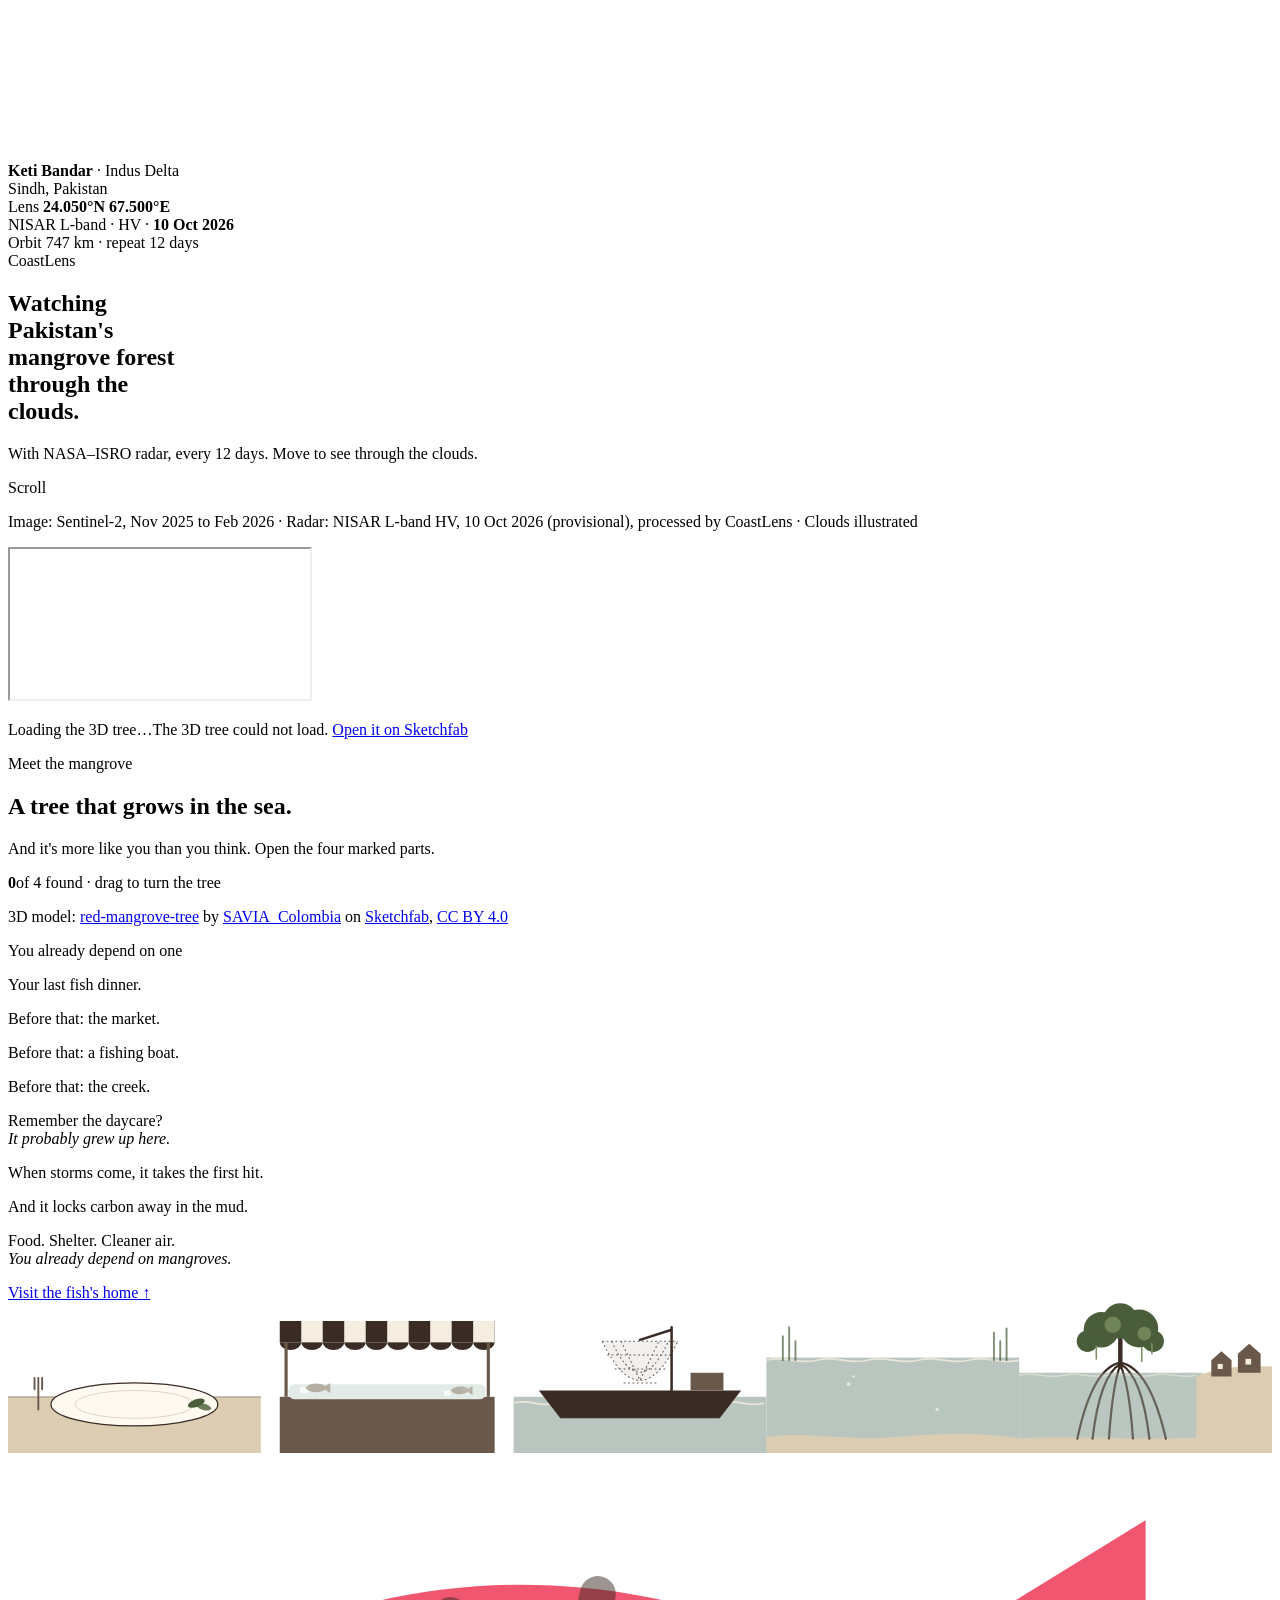
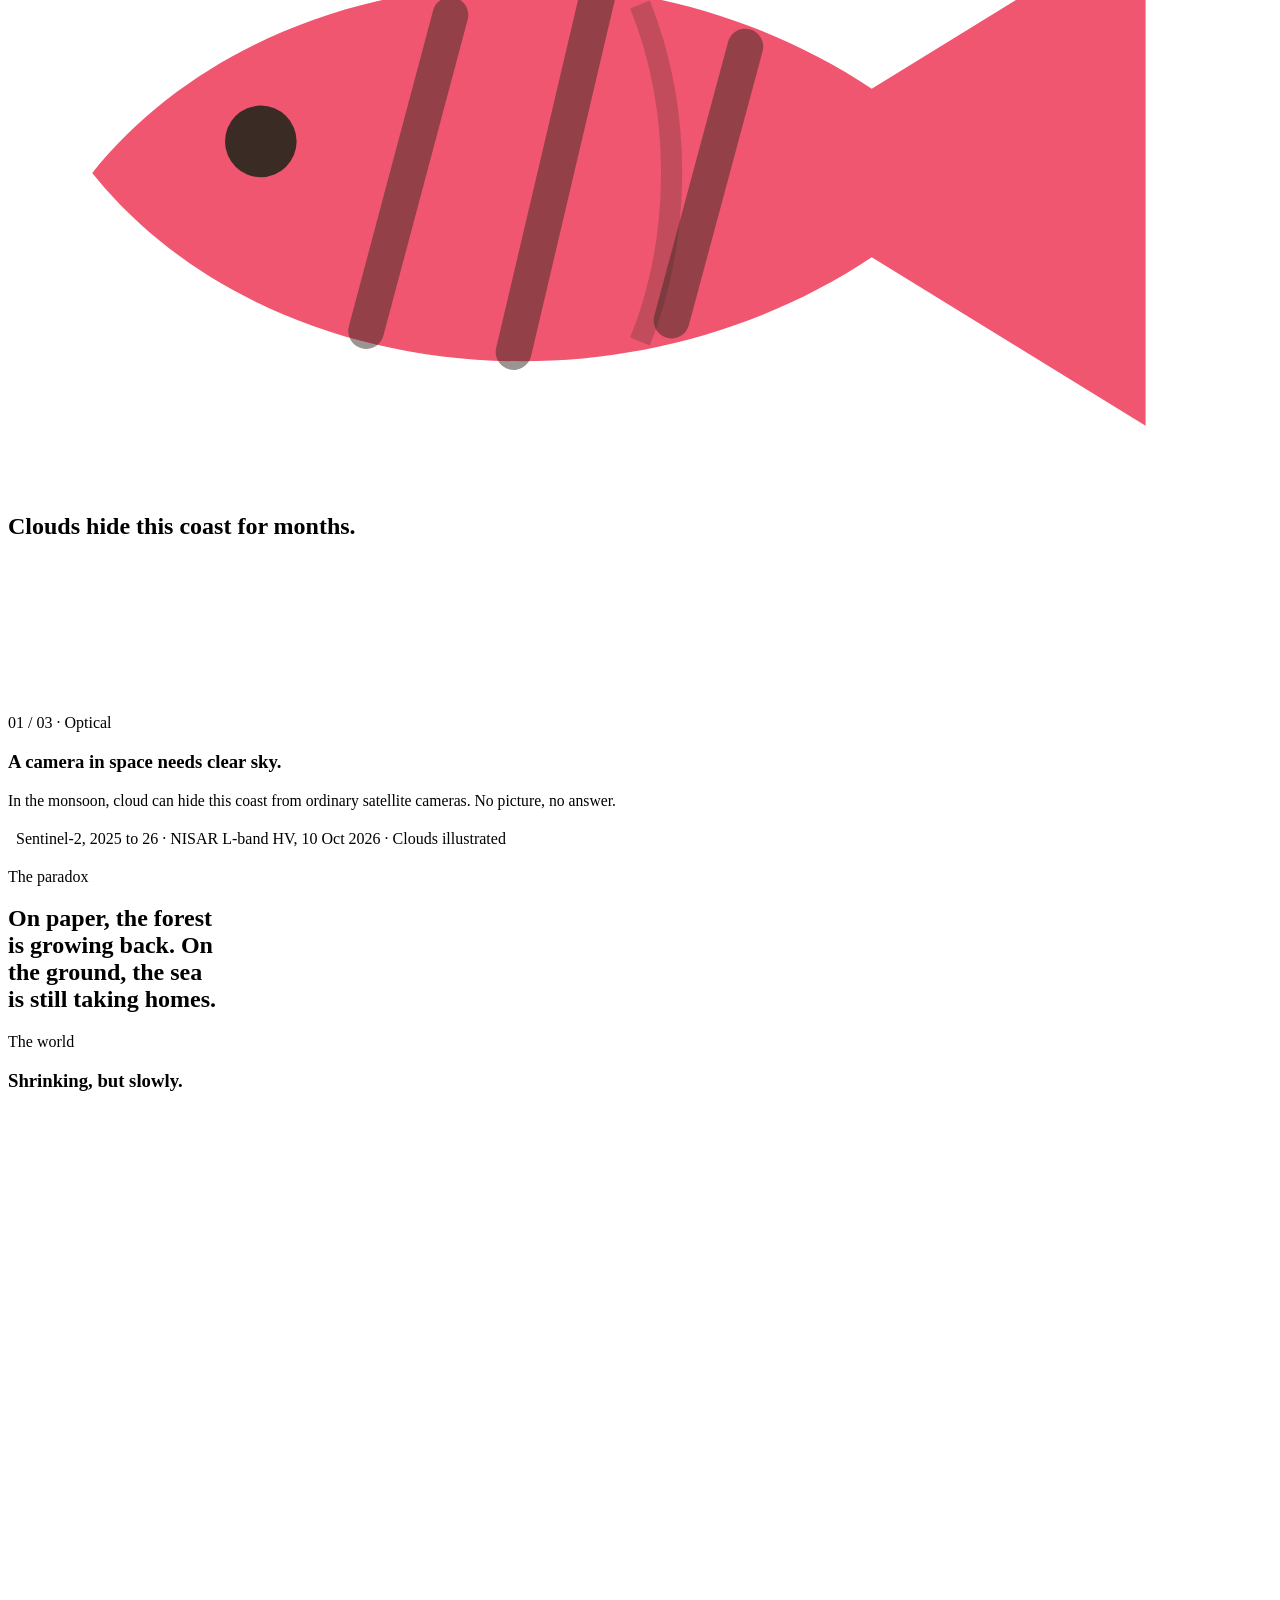
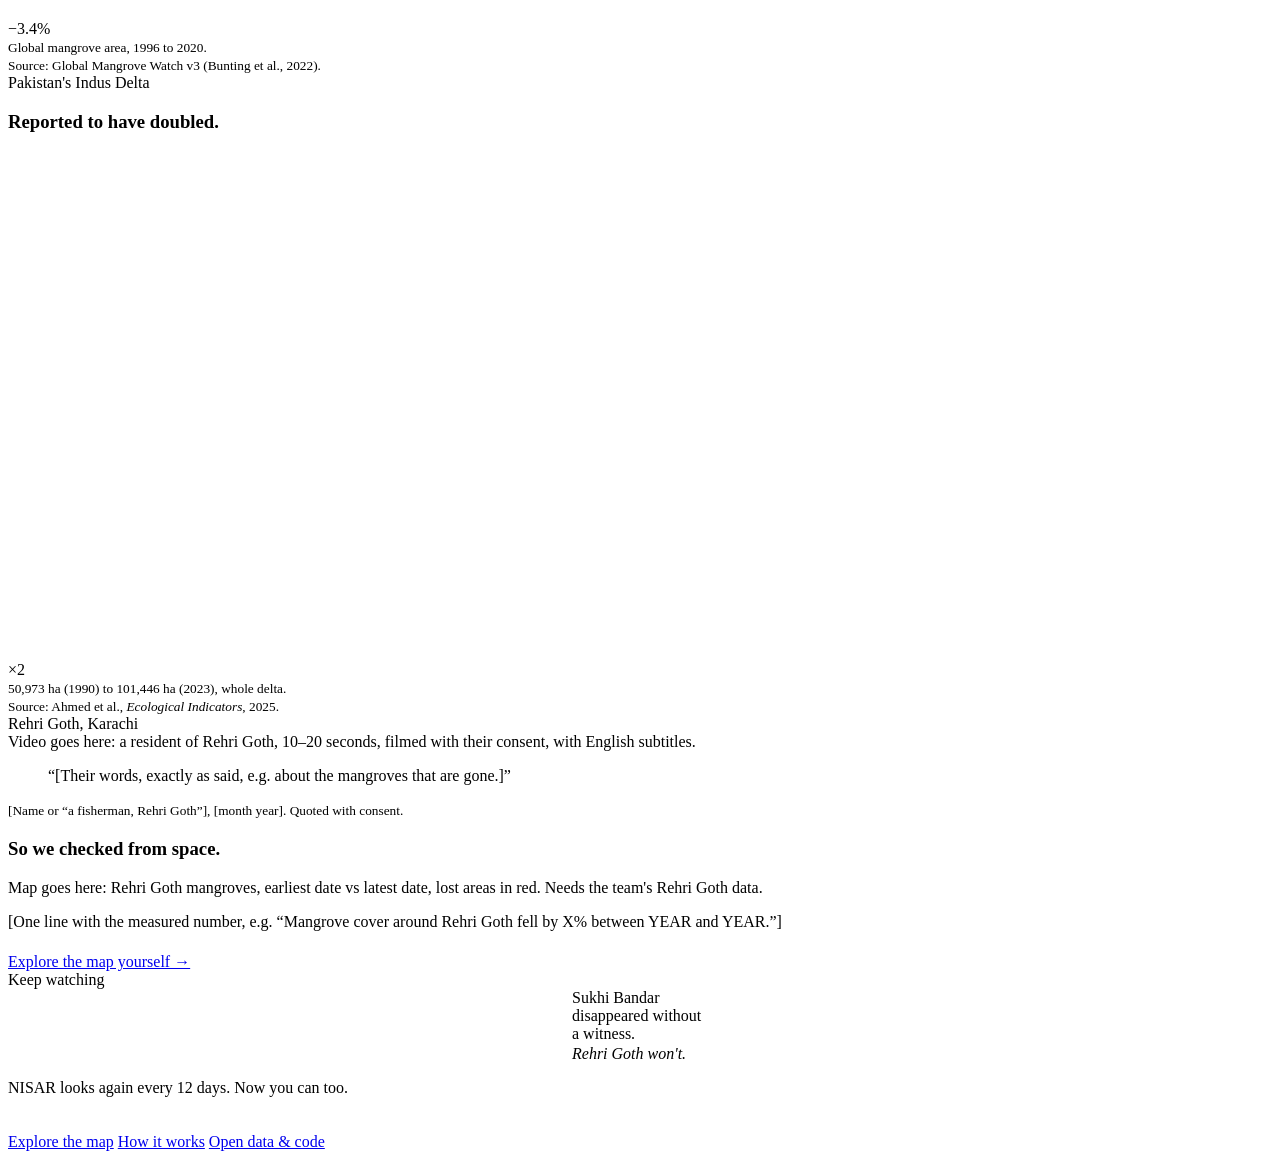
==== commit 857a3f1a: "Home: fish section as a scroll-driven rewind, plus storm and carbon No buttons to answer: scrolling " ====
--- a/index.html
+++ b/index.html
@@ -43,29 +43,71 @@
   <p class="credit">3D model: <a href="https://sketchfab.com/3d-models/red-mangrove-tree-e806105d83bc440499495e62bb010f7a" target="_blank" rel="nofollow noopener">red-mangrove-tree</a> by <a href="https://sketchfab.com/Minambiente_Col" target="_blank" rel="nofollow noopener">SAVIA_Colombia</a> on <a href="https://sketchfab.com" target="_blank" rel="nofollow noopener">Sketchfab</a>, <a href="https://creativecommons.org/licenses/by/4.0/" target="_blank" rel="noopener">CC BY 4.0</a></p>
 </section>
 
-<!-- 4 · WHY IT MATTERS -->
-<section id="fish" class="screen dark">
-  <div class="wrap">
-    <span class="label">You already depend on one</span>
-    <h2 class="t-xl ask" data-split>Do you know someone who eats fish?</h2>
-    <div class="row" style="margin-top:34px" data-reveal>
-      <button class="btn" data-fish>Yes</button>
-      <button class="btn" data-fish>That's me</button>
-    </div>
-    <div class="chain" id="chain" aria-live="polite">
-      <div class="trail"></div>
-      <svg class="fishy" viewBox="0 0 54 28" aria-hidden="true"><path d="M2 14c8-10 24-12 36-4l12-8v24l-12-8C26 26 10 24 2 14z" fill="#f0566f"/><circle cx="12" cy="12" r="2" fill="#3a2c24"/></svg>
-      <div class="step"><svg viewBox="0 0 108 108" fill="none" stroke="currentColor" stroke-width="2" stroke-linecap="round"><circle cx="54" cy="54" r="52"/><path d="M26 70h56M34 70V50M44 70V44M54 70V40M64 70V46M74 70V52"/><circle cx="54" cy="30" r="14" fill="#4a5d3a" stroke="none"/><circle cx="40" cy="36" r="9" fill="#4a5d3a" stroke="none"/><circle cx="68" cy="36" r="9" fill="#4a5d3a" stroke="none"/></svg><b>Mangrove roots</b><small>Young fish, shrimp and crabs shelter here.</small></div>
-      <div class="step"><svg viewBox="0 0 108 108" fill="none" stroke="currentColor" stroke-width="2" stroke-linecap="round"><circle cx="54" cy="54" r="52"/><path d="M22 44c10-8 22 8 32 0s22 8 32 0M22 58c10-8 22 8 32 0s22 8 32 0M22 72c10-8 22 8 32 0s22 8 32 0"/></svg><b>Tidal creek</b><small>They grow, then move out with the tide.</small></div>
-      <div class="step"><svg viewBox="0 0 108 108" fill="none" stroke="currentColor" stroke-width="2" stroke-linecap="round" stroke-linejoin="round"><circle cx="54" cy="54" r="52"/><path d="M24 60h60l-10 14H34zM54 60V28M54 30l18 22H54"/></svg><b>Fishing boat</b><small>A fisherman from the delta brings them in.</small></div>
-      <div class="step"><svg viewBox="0 0 108 108" fill="none" stroke="currentColor" stroke-width="2" stroke-linecap="round" stroke-linejoin="round"><circle cx="54" cy="54" r="52"/><path d="M28 46h52v28H28zM24 46l6-14h48l6 14M42 46v28M66 46v28"/></svg><b>Market</b><small>Sold in Karachi and far beyond.</small></div>
-      <div class="step"><svg viewBox="0 0 108 108" fill="none" stroke="currentColor" stroke-width="2" stroke-linecap="round"><circle cx="54" cy="54" r="52"/><ellipse cx="54" cy="58" rx="30" ry="12"/><ellipse cx="54" cy="58" rx="18" ry="6"/></svg><b>Your plate</b><small>Start here. Follow it back.</small></div>
-    </div>
-    <div class="trio">
-      <div data-reveal><h3 class="t-m">A nursery</h3><p>Many of the fish, shrimp and crabs caught off this coast spend their early life among mangrove roots.</p></div>
-      <div data-reveal="0.12"><h3 class="t-m">A buffer</h3><p>Dense roots and trunks slow waves and hold mud in place before the sea reaches the villages behind them.</p></div>
-      <div data-reveal="0.24"><h3 class="t-m">A carbon store</h3><p>Mangroves bury carbon in the waterlogged mud beneath them, where it can stay locked away for a very long time.</p></div>
-    </div>
+<!-- 4 · WHY IT MATTERS: rewind your fish, then the tree's other jobs. Scroll plays it; nothing to click. -->
+<section id="fish">
+  <span class="label">You already depend on one</span>
+  <div class="words" aria-live="polite">
+    <p class="w t-l">Your last fish dinner.</p>
+    <p class="w t-l">Before that: the market.</p>
+    <p class="w t-l">Before that: a fishing boat.</p>
+    <p class="w t-l">Before that: the creek.</p>
+    <p class="w t-l">Remember the daycare?<br><em class="green">It probably grew up here.</em></p>
+    <p class="w t-l">When storms come, it takes the first hit.</p>
+    <p class="w t-l">And it locks carbon away in the mud.</p>
+    <p class="w t-l">Food. Shelter. Cleaner air.<br><em class="green">You already depend on mangroves.</em></p>
+  </div>
+  <a class="btn solid home-link" href="#tree" data-open="fish">Visit the fish's home &uarr;</a>
+  <div class="scene" role="img" aria-label="Scrolling rewinds a fish dinner: from the plate back to the market, a fishing boat and a creek, the fish getting younger and smaller, until it is a baby fish hiding in mangrove roots. Then a storm wave breaks on the mangroves before it reaches the houses behind them, and carbon from the tree sinks into the mud.">
+    <svg class="pano" viewBox="0 0 2000 240" preserveAspectRatio="xMidYMid slice" aria-hidden="true">
+      <!-- 0 · dinner -->
+      <rect x="0" y="150" width="400" height="90" fill="#dccdb2"/>
+      <path d="M0 150h400" stroke="#3a2c24" stroke-width="2" opacity=".35"/>
+      <path d="M48 120v50M42 120v18M54 120v18M48 138v0" stroke="#6a584b" stroke-width="3" stroke-linecap="round"/>
+      <ellipse cx="200" cy="162" rx="132" ry="34" fill="#fffaf1" stroke="#3a2c24" stroke-width="2"/>
+      <ellipse cx="200" cy="162" rx="94" ry="22" fill="none" stroke="#3a2c24" stroke-width="1.5" opacity=".2"/>
+      <ellipse cx="298" cy="160" rx="14" ry="6" fill="#4a5d3a" transform="rotate(-20 298 160)"/><ellipse cx="310" cy="166" rx="12" ry="5" fill="#4a5d3a" opacity=".8" transform="rotate(15 310 166)"/>
+      <!-- 1 · market -->
+      <g fill="#3a2c24"><path d="M430 30h340v34H430z"/></g>
+      <g fill="#f4ede0"><path d="M464 30h34v34h-34zM532 30h34v34h-34zM600 30h34v34h-34zM668 30h34v34h-34zM736 30h34v34h-34z"/></g>
+      <path d="M430 64a17 12 0 0 0 34 0a17 12 0 0 0 34 0a17 12 0 0 0 34 0a17 12 0 0 0 34 0a17 12 0 0 0 34 0a17 12 0 0 0 34 0a17 12 0 0 0 34 0a17 12 0 0 0 34 0a17 12 0 0 0 34 0a17 12 0 0 0 34 0" fill="#3a2c24"/>
+      <path d="M440 64v86M760 64v86" stroke="#6a584b" stroke-width="5"/>
+      <rect x="430" y="150" width="340" height="90" fill="#6a584b"/>
+      <rect x="444" y="130" width="312" height="24" rx="10" fill="#e3ebe7"/>
+      <g fill="#fff" opacity=".8"><rect x="462" y="134" width="14" height="10" rx="2"/><rect x="720" y="136" width="12" height="9" rx="2"/><rect x="690" y="140" width="10" height="8" rx="2"/></g>
+      <g fill="#8f7f6c" opacity=".55"><path d="M470 136c8-8 22-9 32-3l8-5v16l-8-5c-10 6-24 5-32-3z"/><path d="M700 140c7-7 19-8 28-3l7-4v14l-7-4c-9 5-21 4-28-3z"/></g>
+      <!-- 2 · boat -->
+      <rect x="800" y="150" width="400" height="90" fill="#b9c6bf"/>
+      <path d="M800 160c25-8 40 8 66 0s40 8 66 0 40 8 66 0 40 8 66 0 40 8 66 0 40 8 66 0" fill="none" stroke="#f4ede0" stroke-width="2.5" opacity=".8"/>
+      <path d="M840 140h320l-34 44H874z" fill="#3a2c24"/>
+      <rect x="1080" y="112" width="52" height="28" fill="#6a584b"/>
+      <path d="M1050 140V40M1050 44L1000 60" stroke="#3a2c24" stroke-width="4" stroke-linecap="round"/>
+      <path d="M940 62Q1000 186 1060 62z" fill="#3a2c24" opacity=".07"/>
+      <path d="M940 62Q1000 186 1060 62M955 62Q1000 160 1045 62M970 62L1000 124L1030 62M940 62h120M948 84h104M960 106h80M974 128h52" fill="none" stroke="#3a2c24" stroke-width="1.6" stroke-dasharray="3 4" opacity=".75"/>
+      <path d="M1000 60v-0" stroke="#3a2c24"/>
+      <!-- 3 · creek -->
+      <rect x="1200" y="88" width="400" height="152" fill="#b9c6bf"/>
+      <path d="M1200 92c30-8 50 8 80 0s50 8 80 0 50 8 80 0 50 8 80 0 50 8 80 0" fill="none" stroke="#f4ede0" stroke-width="2.5" opacity=".8"/>
+      <path d="M1200 214c60-10 120 6 200 0s140-8 200 2v24h-400z" fill="#dccdb2"/>
+      <g stroke="#4a5d3a" stroke-width="3" stroke-linecap="round" opacity=".7"><path d="M1226 92v-38M1236 92v-52M1246 92v-30M1560 92v-44M1570 92v-30M1580 92v-50"/></g>
+      <g fill="#f4ede0" opacity=".8"><circle cx="1330" cy="130" r="3"/><circle cx="1338" cy="118" r="2"/><circle cx="1470" cy="170" r="2.5"/></g>
+      <!-- 4 · mangrove: sea on the left, the town on the right -->
+      <rect x="1600" y="112" width="290" height="128" fill="#b9c6bf"/>
+      <path d="M1600 116c26-7 44 7 70 0s44 7 70 0 44 7 70 0 44 7 70 0" fill="none" stroke="#f4ede0" stroke-width="2.5" opacity=".8"/>
+      <path d="M1600 216c80-8 160 4 290 -2v26h-290z" fill="#dccdb2"/>
+      <g class="mud-carbon" fill="#3a2c24" opacity="0"><circle cx="1712" cy="226" r="3"/><circle cx="1736" cy="230" r="3"/><circle cx="1758" cy="224" r="3"/><circle cx="1780" cy="229" r="3"/><circle cx="1802" cy="225" r="3"/><circle cx="1726" cy="233" r="2.5"/><circle cx="1792" cy="234" r="2.5"/></g>
+      <path d="M1880 240V118c30-14 70-18 120-16v138z" fill="#dccdb2"/>
+      <g fill="#6a584b"><path d="M1904 118v-26l16-14 16 14v26zM1946 112v-30l18-16 18 16v30z"/></g>
+      <g fill="#f4ede0"><rect x="1914" y="98" width="8" height="8"/><rect x="1958" y="90" width="9" height="9"/></g>
+      <g stroke="#3a2c24" stroke-width="3.5" fill="none" stroke-linecap="round"><path d="M1760 96Q1716 104 1692 216M1760 98Q1728 116 1716 216M1760 100Q1748 130 1742 216M1760 100Q1774 130 1780 216M1760 98Q1794 116 1806 216M1760 96Q1806 104 1832 216"/></g>
+      <path d="M1760 102V50" stroke="#3a2c24" stroke-width="7" stroke-linecap="round"/>
+      <g fill="#4a5d3a"><circle cx="1730" cy="44" r="28"/><circle cx="1790" cy="42" r="30"/><circle cx="1760" cy="30" r="28"/><circle cx="1708" cy="62" r="17"/><circle cx="1812" cy="62" r="17"/></g>
+      <g fill="#6f8457"><circle cx="1748" cy="36" r="13"/><circle cx="1798" cy="50" r="11"/></g>
+      <g stroke="#7d8f63" stroke-width="2.5" stroke-linecap="round"><path d="M1722 70v20M1794 72v22M1810 66v16"/></g>
+      <rect x="1600" y="112" width="280" height="104" fill="#b9c6bf" opacity=".35"/>
+      <g class="carbon" fill="#3a2c24" opacity="0"><circle cx="1716" cy="58" r="3"/><circle cx="1742" cy="50" r="3"/><circle cx="1764" cy="62" r="3"/><circle cx="1786" cy="54" r="3"/><circle cx="1806" cy="60" r="3"/><circle cx="1730" cy="74" r="2.5"/><circle cx="1796" cy="76" r="2.5"/></g>
+      <g class="wave" opacity="0"><path d="M0 104C10 60 40 24 82 18c26-4 44 10 40 30-3 16-22 20-30 10 18 2 22-18 4-22-28-5-50 30-54 68z" fill="#9fb3ab"/><path d="M82 18c26-4 44 10 40 30-3 16-22 20-30 10" fill="none" stroke="#fffaf1" stroke-width="5" stroke-linecap="round"/></g>
+    </svg>
+    <svg class="fish" viewBox="0 0 120 60" aria-hidden="true"><g class="body"><path d="M8 30C24 10 58 6 82 22l26-16v48L82 38C58 54 24 50 8 30z" fill="#f0566f"/><path d="M60 14c4 10 4 22 0 32" fill="none" stroke="#3a2c24" stroke-width="2" opacity=".25"/><circle cx="24" cy="27" r="3.4" fill="#3a2c24"/><g class="grill" stroke="#3a2c24" stroke-width="3.4" stroke-linecap="round" opacity=".5"><path d="M42 15l-8 30M56 13l-8 34M70 18l-7 26"/></g></g></svg>
   </div>
 </section>
 
